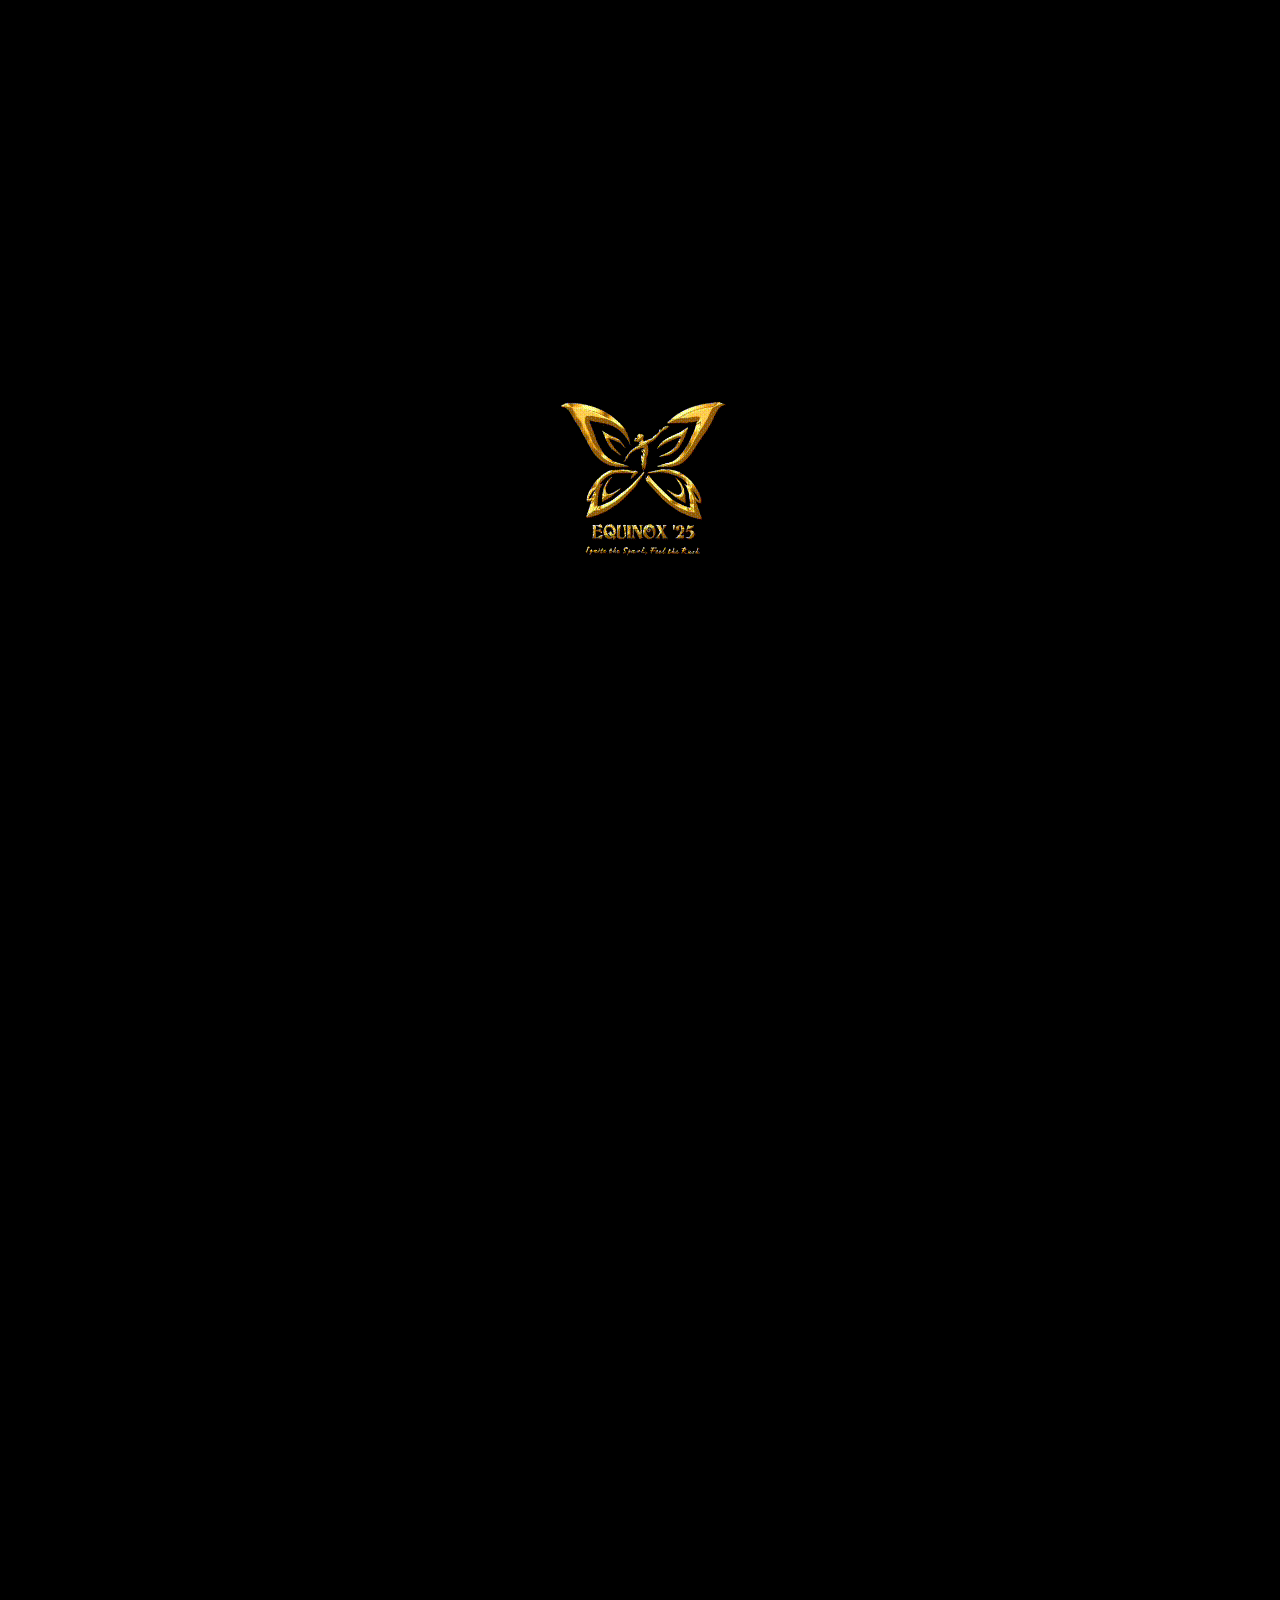
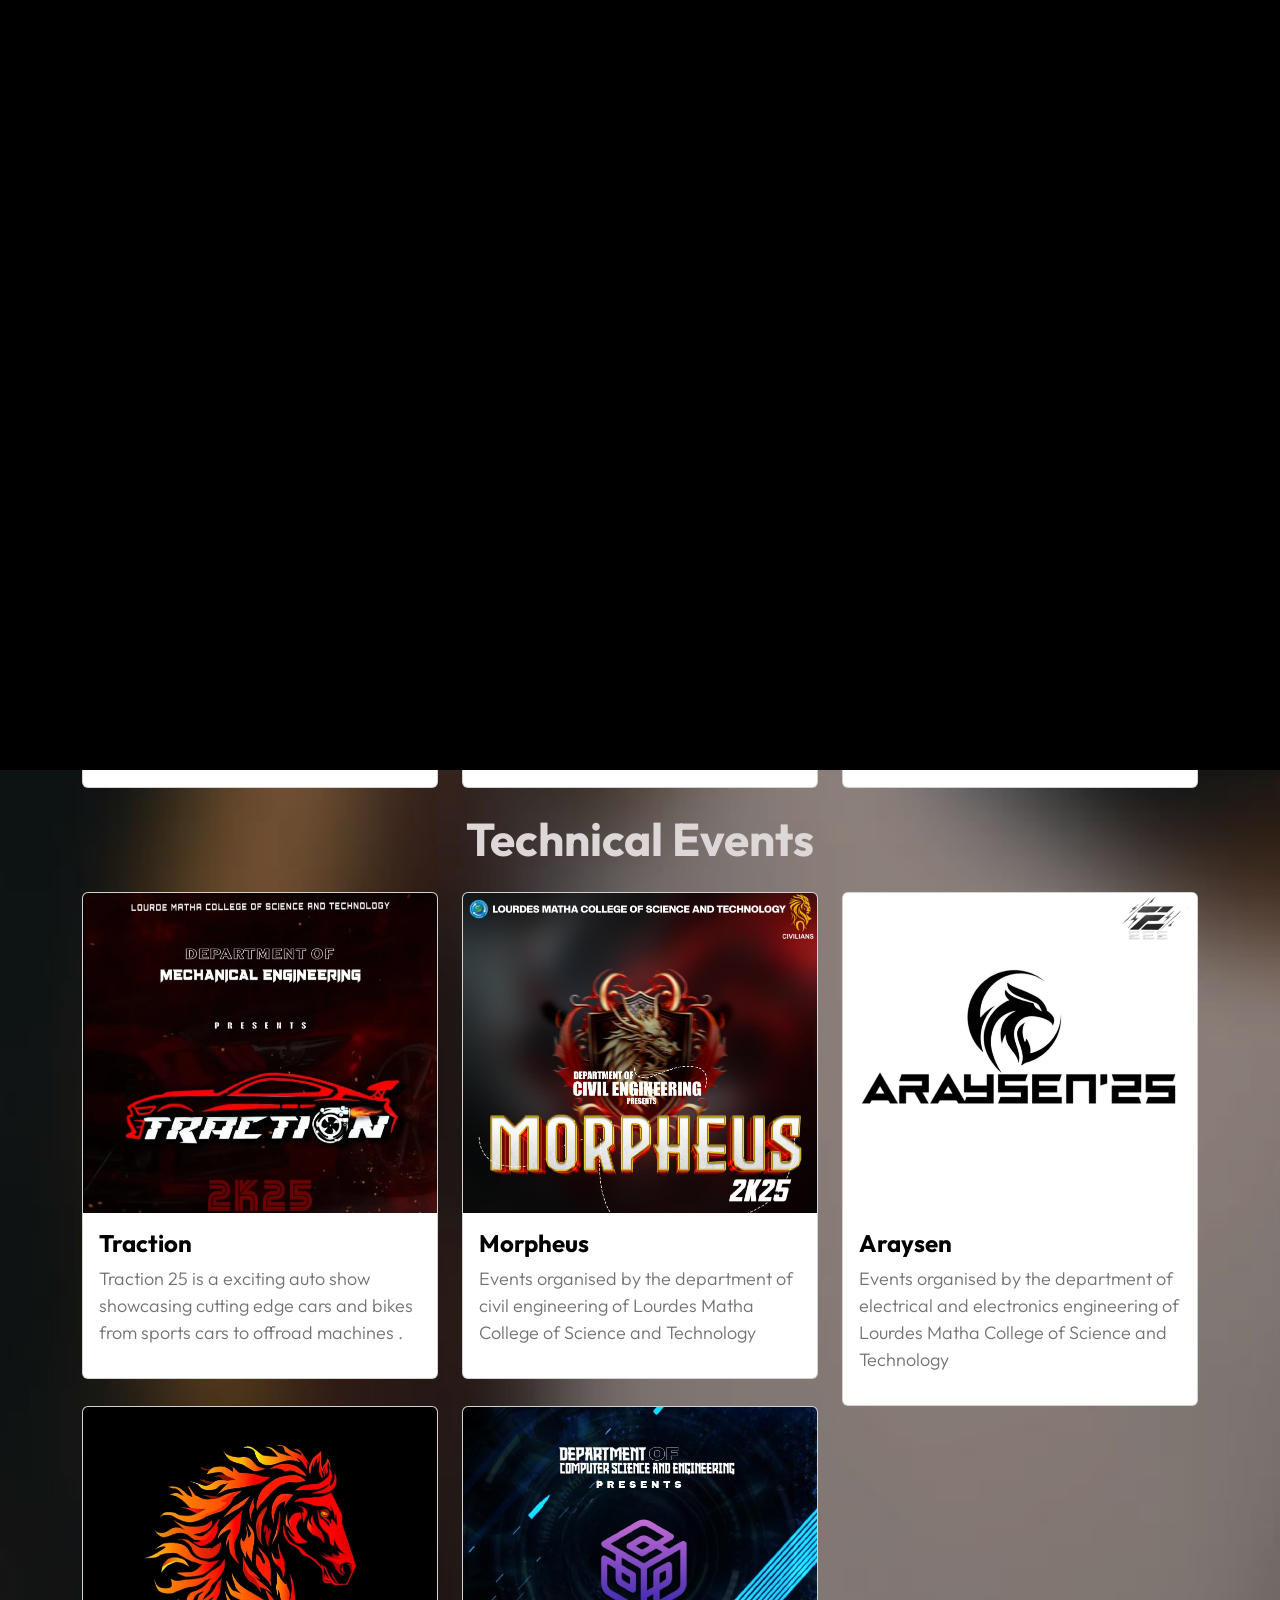
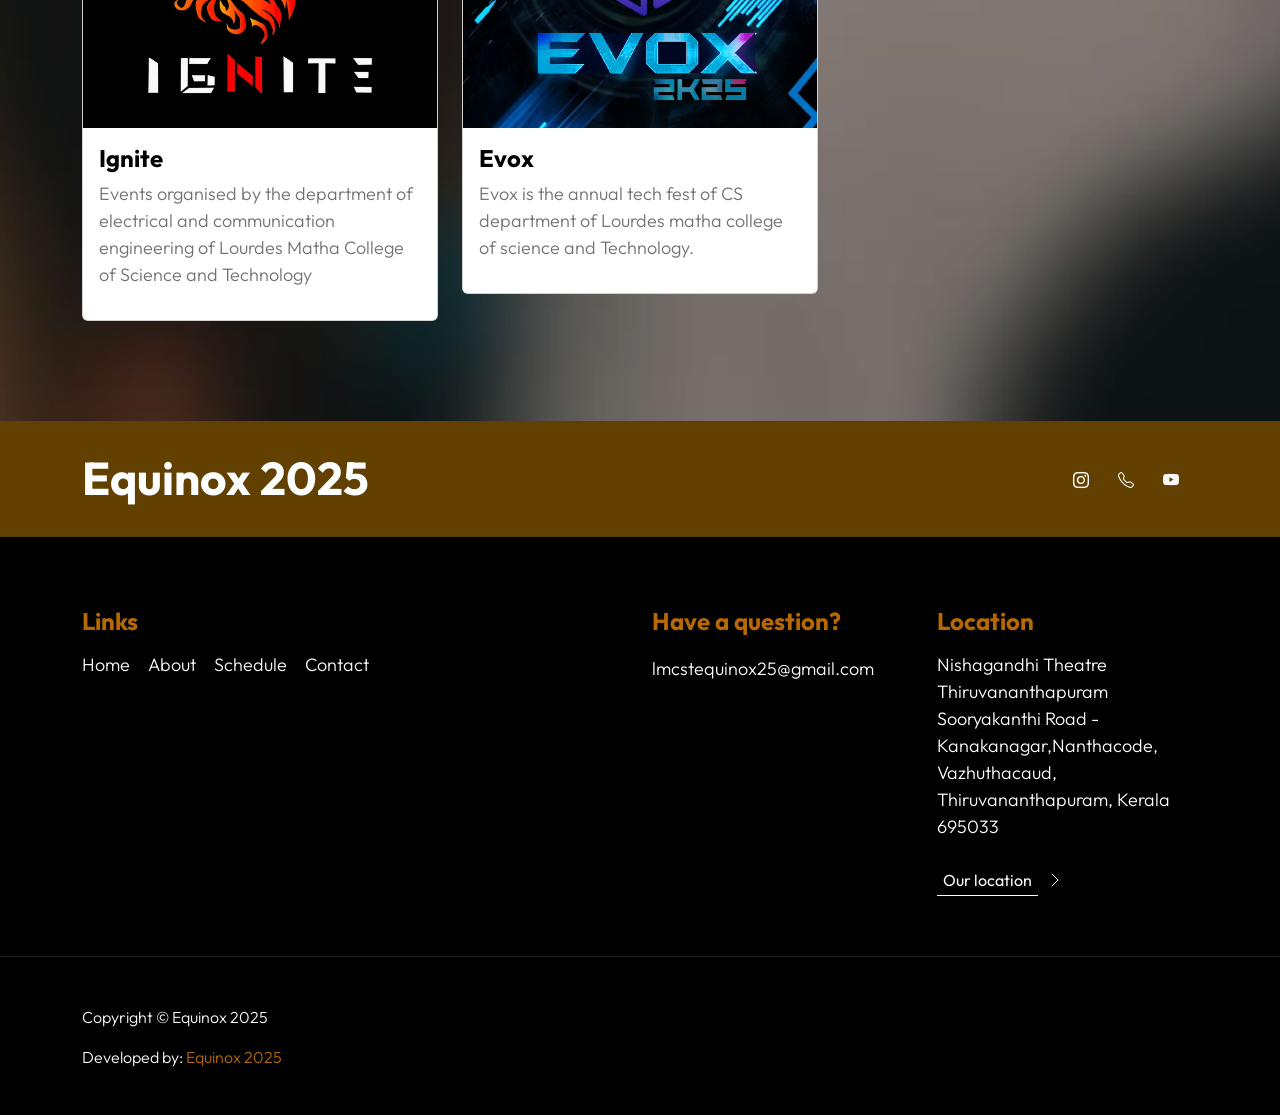
==== register.html @ 7892141b "Add files via upload" ====
<!doctype html>
<html lang="en">

<head>
    <meta charset="utf-8">
    <meta name="viewport" content="width=device-width, initial-scale=1">

    <meta name="description" content="">
    <meta name="author" content="">

    <title>Equinox 2025 - Ignite the spark feel the rush</title>

    <!-- CSS FILES -->
    <link rel="preconnect" href="https://fonts.googleapis.com">

    <link rel="preconnect" href="https://fonts.gstatic.com" crossorigin>

    <link href="https://fonts.googleapis.com/css2?family=Outfit:wght@100;200;400;700&display=swap" rel="stylesheet">

    <link href="css/bootstrap.min.css" rel="stylesheet">

    <link href="css/bootstrap-icons.css" rel="stylesheet">

    <link href="css/templatemo-festava-live.css" rel="stylesheet">


 <!-- Favicon -->

 <link rel="apple-touch-icon" sizes="180x180" href="favicon/apple-touch-icon.png">
 <link rel="icon" type="image/png" sizes="32x32" href="favicon/favicon-32x32.png">
 <link rel="icon" type="image/png" sizes="16x16" href="favicon/favicon-16x16.png">
 <link rel="manifest" href="/site.webmanifest">
 <style>
  #preloader {
      position: fixed;
      top: 0;
      left: 0;
      width: 100%;
      height: 100%;
      z-index: 9999;
      background-color: rgb(3, 3, 3);
  }

  #preloader img {
      position: absolute;
      top: 50%;
      left: 50%;
      transform: translate(-50%, -50%);
  }
</style>

</head>

<body>
    
    <main>
        <div id="preloader">
            <img src="images/preloader25.gif" alt="Preloader" />
        </div>
       


        <nav class="navbar navbar-expand-lg">
            <div class="container">
              <a class="navbar-brand" href="index.html#section_1">
                <img src="favicon/equinox 25 2 (1).png" alt="Equinox Logo" height="100">
              </a> 
              <button class="navbar-toggler" type="button" data-bs-toggle="collapse" data-bs-target="#navbarNav" aria-controls="navbarNav" aria-expanded="false" aria-label="Toggle navigation">
                <span class="navbar-toggler-icon"></span>
              </button>
              <div class="collapse navbar-collapse justify-content-end" id="navbarNav">
                <ul class="navbar-nav">
                  <li class="nav-item">
                            <a class="nav-link click-scroll" href="index.html#section_1">Home</a>
                        </li>

                        <li class="nav-item">
                            <a class="nav-link click-scroll" href="index.html#section_2">About</a>
                        </li>

                        <li class="nav-item">
                            <a class="nav-link click-scroll" href="https://drive.google.com/file/d/1dABXLr9fWlJbbq3LhBniafE0rnBZkuqa/view?usp=drivesdk" target="_blank" >Schedule</a>
                        </li>

                        

                        <li class="nav-item">
                            <a class="nav-link click-scroll" href="index.html#contact">Contact</a>
                        </li>
                    </ul>

                    <a href="register.html" class="btn custom-btn d-lg-block ">Register</a>
                </div>
            </div>
        </nav>


        <section class="ticket-section section-padding" id="register">
            <div class="section-overlay"></div>
            <div class="container">
              <div class="row">
                <div class="col-lg-12">
                  <h2 class="text-center mb-4">Pro Shows</h2>
                </div>
                <div class="col-lg-4 col-md-6 col-sm-12">
                  <div class="card">
                    <img src="images/posters/jith.png" class="card-img-top" alt="Event 3">
                    <div class="card-body">
                      <h5 class="card-title">DJ Jith</h5>
                      <p class="card-text">Electrifying performance by south Indian DJ and sunburn artist DJ Jith.</p>
                      <div class="slideable">
                        <!-- <p class="card-text">Details about Event 3</p> -->
                        <a href="https://drive.google.com/file/d/1eJaNyugXR5lLCWmmnmZM2FuC53uipBnK/view?usp=drivesdk" target="_blank" class="btn btn-primary">Register</a>
                        
                      </div>
                    </div>
                  </div>
                </div>
                <div class="col-lg-4 col-md-6 col-sm-12">
                  <div class="card">
                    <img src="images/posters/sanah.png" class="card-img-top" alt="Event 3">
                    <div class="card-body">
                      <h5 class="card-title">DJ Sanah</h5>
                      <p class="card-text">Heartthrobing performance by FIFA Qatar 2022 artist DJ Sanah.</p>
                      <div class="slideable">
                        <!-- <p class="card-text">Details about Event 3</p> -->
                        <a href="https://drive.google.com/file/d/1eGPP7Yy53EqlZGPgx2t-d28bkAjB2WcF/view?usp=sharing" target="_blank" class="btn btn-primary">Register</a>
                        
                      </div>
                    </div>
                  </div>
                </div>
                <div class="col-lg-4 col-md-6 col-sm-12">
                  <div class="card">
                    <img src="images/posters/aviyal.png" class="card-img-top" alt="Event 3">
                    <div class="card-body">
                      <h5 class="card-title">Aviyal</h5>
                      <p class="card-text">Spectacular performance by popular rock band from Kerala</p>
                      <div class="slideable">
                        <!-- <p class="card-text">Details about Event 3</p> -->
                        <a href="https://drive.google.com/file/d/1e7Nb5RZ1xqrAETpEiuPz5P0_dGQR8aKN/view?usp=sharing" target="_blank" class="btn btn-primary">Register</a>
                        
                      </div>
                    </div>
                  </div>
                </div>
              </div>
              <br>
              <div class="row">
                <div class="col-lg-12">
                  <h2 class="text-center mb-4">Cultural Events</h2>
                </div>


                <div class="col-lg-4 col-md-6 col-sm-12">
                    <div class="card">
                      <img src="images/posters/voe.png" class="card-img-top" alt="Event 3">
                      <div class="card-body">
                        <h5 class="card-title">Voice of Equinox</h5>
                        <p class="card-text">Sing your heart out and shine. Be the person to be the "Voice of Equinox" and let your melody echo through the halls of musical greatness...</p>
                        <div class="slideable">
                          <!-- <p class="card-text">Details about Event 3</p> -->
                          <a href="https://drive.google.com/file/d/1aq3MwOQsE5-MIClUqsuBweSNYyuPV1uY/view?usp=drivesdk" target="_blank" class="btn btn-primary">Guidelines</a>
                          <a href="https://docs.google.com/forms/d/e/1FAIpQLSeM30Qgs7FQVw_jMO10DF70hUuHliIs6Jh7-uCshsgeXdmkaw/viewform?usp=header" target="_blank" class="btn btn-primary">Register</a>
                        </div>
                      </div>
                    </div>
                  </div>

                <div class="col-lg-4 col-md-6 col-sm-12">
                  <div class="card">
                    <img src="images/posters/duet.png" class="card-img-top" alt="Event 1">
                    <div class="card-body">
                      <h5 class="card-title">Duet Dance</h5>
                      <p class="card-text">Looking for a moment to share and showcase your dance skills with your friend?  This is the opportunity to shine with your moves ... </p>
                      <div class="slideable">
                        <!-- <p class="card-text">Details about Event 1</p> -->
                        <a href="https://drive.google.com/file/d/1air8qB54TrK6l5uxnLM2QLWGX2jOKQ47/view?usp=drivesdk" target="_blank" class="btn btn-primary">Guidelines</a>
                        <a href="https://docs.google.com/forms/d/e/1FAIpQLScowQ5lQZubcImhh6PiVBeOYm8MkaAJ1yi_mkQqfyT1qz9G5A/viewform?usp=header" target="_blank" class="btn btn-primary">Register</a>
                      </div>
                    </div>
                  </div>
                </div>

                <div class="col-lg-4 col-md-6 col-sm-12">
                  <div class="card">
                    <img src="images/posters/persona.png" class="card-img-top" alt="Event 2">
                    <div class="card-body">
                      <h5 class="card-title">Persona</h5>
                      <p class="card-text">Step into the spotlight at persona, where individuality means excellence.Tell the world your story, make it unforgettable...</p>
                      <div class="slideable">
                        <!-- <p class="card-text">Details about Event 2</p> -->
                        <a href="https://drive.google.com/file/d/1at1P1v4jbV1YhIIgJvi8T8gXnKDKiCwe/view?usp=sharing" target="_blank" class="btn btn-primary">Guidelines</a>
                        <a href="https://docs.google.com/forms/d/e/1FAIpQLSdWAufLUohOlcWZQt6JSPEp85sb69SBNS95IraCnaaN-K5rUw/viewform?usp=header" target="_blank" class="btn btn-primary">Register</a>
                      </div>
                    </div>
                  </div>
                </div>

                <div class="col-lg-4 col-md-6 col-sm-12">
                  <div class="card">
                    <img src="images/posters/fascino.png" class="card-img-top" alt="Event 3">
                    <div class="card-body">
                      <h5 class="card-title">Fascino</h5>
                      <p class="card-text">Light , camera , runaway ! Fascino is the ultimate fashion showdown where style meets attittude ...</p>
                      <div class="slideable">
                        <!-- <p class="card-text">Details about Event 3</p> -->
                        <a href="https://drive.google.com/file/d/1ark6ZGY-p7v4bvk5AM8V4APUYFuffshb/view?usp=sharing" target="_blank" class="btn btn-primary">Guidelines</a>
                        <a href="https://docs.google.com/forms/d/e/1FAIpQLSds2wvz4cMzhx72Z68fxe4dRWoRKPwsRFWRe-ixUJmJhLmDZA/viewform" target="_blank" class="btn btn-primary">Register</a>
                      </div>
                    </div>
                  </div>
                </div>



                  <div class="col-lg-4 col-md-6 col-sm-12">
                    <div class="card">
                      <img src="images/posters/octaves.png" class="card-img-top" alt="Event 3">
                      <div class="card-body">
                        <h5 class="card-title">Octaves</h5>
                        <p class="card-text">Step into the ultimate music battle , where passion meets performance , showcase your team tallent and own the stage...</p>
                        <div class="slideable">
                          <!-- <p class="card-text">Details about Event 3</p> -->
                          <a href="https://drive.google.com/file/d/1af1LMZL3wrEzjvtO8OCsjCamHZ34beoc/view?usp=sharing" target="_blank" class="btn btn-primary">Guidelines</a>
                          <a href="https://docs.google.com/forms/d/e/1FAIpQLSfntjBCEB5TsSRP6kzY4Vv9LHrEhWF8V7PS-8iV-Vs6QRXwLw/viewform" target="_blank" class="btn btn-primary">Register</a>
                        </div>
                      </div>
                    </div>
                  </div>

                  <div class="col-lg-4 col-md-6 col-sm-12">
                    <div class="card">
                      <img src="images/posters/abcd.png" class="card-img-top" alt="Event 3">
                      <div class="card-body">
                        <h5 class="card-title">ABCD</h5>
                        <p class="card-text">Dancers , its your time to shine! After countless hours of rehersals, your moment has arrived to set the stage on fire ...</p>
                        <div class="slideable">
                          <!-- <p class="card-text">Details about Event 3</p> -->
                          <a href="https://drive.google.com/file/d/1b89L4Nn7pUxZfkdRzRoalQFosutNTJdh/view?usp=sharing" target="_blank" class="btn btn-primary">Guidelines</a>
                          <a href="https://docs.google.com/forms/d/e/1FAIpQLSc-vak86wvzpMW7vAojUMgrOFYTXmj1YwFQciwkB1XB0qQSqA/viewform" target="_blank" class="btn btn-primary">Register</a>
                        </div>
                      </div>
                    </div>
                  </div>
                  <div class="col-lg-4 col-md-6 col-sm-12">
                    <div class="card">
                      <img src="images/posters/ktb.png" class="card-img-top" alt="Event 3">
                      <div class="card-body">
                        <h5 class="card-title">Kill the beat</h5>
                        <p class="card-text">Get ready to set the stage on fire with electrifying moves and unstoppable energy! Its a dance battle where every beat tells a story ...</p>
                        <div class="slideable">
                          <!-- <p class="card-text">Details about Event 3</p> -->
                          <a href="https://drive.google.com/file/d/1bIbL_pik_Zb03U0wJDBnsR7yAUDukwYM/view?usp=sharing" target="_blank" class="btn btn-primary">Guidelines</a>
                          <a href="https://docs.google.com/forms/d/e/1FAIpQLSeHtjJatdyVM-bSWVYhU1AHGP2hOUn_7yfp0GY4694rwTZ6xQ/viewform" target="_blank" class="btn btn-primary">Register</a>
                        </div>
                      </div>
                    </div>
                  </div>
                  <div class="col-lg-4 col-md-6 col-sm-12">
                    <div class="card">
                      <img src="images/posters/sc.png" class="card-img-top" alt="Event 3">
                      <div class="card-body">
                        <h5 class="card-title">Spot choreo</h5>
                        <p class="card-text">The ultimate test of creativity and spontaneity ! Dancers are given a surprise track and few minutes to craft a performance. </p>
                        <div class="slideable">
                          <!-- <p class="card-text">Details about Event 3</p> -->
                          <a href="https://drive.google.com/file/d/1b9fvwULyEGJy7Dmnjh_fiTAOoZHt0CTk/view?usp=sharing" target="_blank" class="btn btn-primary">Guidelines</a>
                          <a href="https://docs.google.com/forms/d/e/1FAIpQLSczVjlYRNH3eEiJMGi7DX6i8xlBXsBXUm_ySqz2vF8XrLjMUA/viewform" target="_blank" class="btn btn-primary">Register</a>
                        </div>
                      </div>
                    </div>
                  </div>
                  <div class="col-lg-4 col-md-6 col-sm-12">
                    <div class="card">
                      <img src="images/posters/bb.png" class="card-img-top" alt="Event 3">
                      <div class="card-body">
                        <h5 class="card-title">Beat boxing</h5>
                        <p class="card-text">Unleash the raw power of rhythm and voice—beatboxing turns breath into bass, sound into symphony, and one mic into a musical explosion!</p>
                        <div class="slideable">
                          <!-- <p class="card-text">Details about Event 3</p> -->
                          <a href="https://drive.google.com/file/d/1ahxCaiVEIpsvvTJfZZiXaGhO1nHS1hOh/view?usp=sharing" target="_blank" class="btn btn-primary">Guidelines</a>
                          <a href="https://docs.google.com/forms/d/e/1FAIpQLSfMqe3lPzWhvupsuC6KWMQlrvvZEcCUlDci17TveMPBu5jkfg/viewform" target="_blank" class="btn btn-primary">Register</a>
                        </div>
                      </div>
                    </div>
                  </div>
                  

              </div>
              <br>
              <div class="row">
                <div class="col-lg-12">
                  <h2 class="text-center mb-4">Technical Events</h2>
                </div>
                <div class="col-lg-4 col-md-6 col-sm-12">
                  <div class="card">
                    <img src="images/posters/traction.png" class="card-img-top" alt="Event 3">
                    <div class="card-body">
                      <h5 class="card-title">Traction</h5>
                      <p class="card-text">Traction 25 is a exciting auto show showcasing cutting edge cars and bikes from sports cars to offroad machines .</p>
                      <div class="slideable">
                        <!-- <p class="card-text">Details about Event 3</p> -->
                        <a href="https://drive.google.com/file/d/1eJaNyugXR5lLCWmmnmZM2FuC53uipBnK/view?usp=drivesdk" target="_blank" class="btn btn-primary">Brochure</a>
                        
                      </div>
                    </div>
                  </div>
                </div>
                <div class="col-lg-4 col-md-6 col-sm-12">
                  <div class="card">
                    <img src="images/posters/civil.png" class="card-img-top" alt="Event 3">
                    <div class="card-body">
                      <h5 class="card-title">Morpheus</h5>
                      <p class="card-text">Events organised by the department of civil engineering of Lourdes Matha College of Science and Technology</p>
                      <div class="slideable">
                        <!-- <p class="card-text">Details about Event 3</p> -->
                        <a href="https://drive.google.com/file/d/1eGPP7Yy53EqlZGPgx2t-d28bkAjB2WcF/view?usp=sharing" target="_blank" class="btn btn-primary">Brochure</a>
                        
                      </div>
                    </div>
                  </div>
                </div>
                <div class="col-lg-4 col-md-6 col-sm-12">
                  <div class="card">
                    <img src="images/posters/eee.png" class="card-img-top" alt="Event 3">
                    <div class="card-body">
                      <h5 class="card-title">Araysen</h5>
                      <p class="card-text">Events organised by the department of electrical and electronics engineering of Lourdes Matha College of Science and Technology</p>
                      <div class="slideable">
                        <!-- <p class="card-text">Details about Event 3</p> -->
                        <a href="https://drive.google.com/file/d/1e7Nb5RZ1xqrAETpEiuPz5P0_dGQR8aKN/view?usp=sharing" target="_blank" class="btn btn-primary">Brochure</a>
                        
                      </div>
                    </div>
                  </div>
                </div>
                <div class="col-lg-4 col-md-6 col-sm-12">
                  <div class="card">
                    <img src="images/posters/ece.png" class="card-img-top" alt="Event 3">
                    <div class="card-body">
                      <h5 class="card-title">Ignite</h5>
                      <p class="card-text">Events organised by the department of electrical and communication engineering of Lourdes Matha College of Science and Technology</p>
                      <div class="slideable">
                        <!-- <p class="card-text">Details about Event 3</p> -->
                        <a href="https://drive.google.com/file/d/1e3iT9mT_Kh4Tc0IebDrtceS1Ll0H-2ns/view?usp=sharing" target="_blank" class="btn btn-primary">Brochure</a>
                        
                      </div>
                    </div>
                  </div>
                </div>
                <div class="col-lg-4 col-md-6 col-sm-12">
                  <div class="card">
                    <img src="images/posters/evox.png" class="card-img-top" alt="Event 3">
                    <div class="card-body">
                      <h5 class="card-title">Evox</h5>
                      <p class="card-text">Evox is the annual tech fest of CS department of Lourdes matha college of science and Technology. </p>
                      <div class="slideable">
                        <!-- <p class="card-text">Details about Event 3</p> -->
                        <a href="https://drive.google.com/file/d/1eOrIMXIe3_L0xbKdWrocoVxq0cd7RRjP/view?usp=drivesdk" target="_blank" class="btn btn-primary">Brochure</a>
                        
                      </div>
                    </div>
                  </div>
                </div>

              </div>                
          </section>








    </main>


    <footer class="site-footer">
      <div class="site-footer-top">
          <div class="container">
              <div class="row">

                  <div class="col-lg-6 col-12">
                      <h2 class="text-white mb-lg-0">Equinox 2025</h2>
                  </div>

                  <div class="col-lg-6 col-12 d-flex justify-content-lg-end align-items-center">
                      <ul class="social-icon d-flex justify-content-lg-end">
                          <li class="social-icon-item">
                              <a href="https://www.instagram.com/equinox.2k25?igsh=MTU3anlocGFlbjFp" target="_blank"
                                  class="social-icon-link">
                                  <span class="bi-instagram"></span>
                              </a>
                          </li>

                          <li class="social-icon-item">
                              <a href="tel:+91 6282607159" class="social-icon-link">
                                  <span class="bi-telephone"></span> <!-- Phone icon from Bootstrap Icons -->
                              </a>
                          </li>

                          <li class="social-icon-item">
                              <a href="https://youtube.com/@lourdesmathacollegelmcst1002?si=cwy1lC0A56OvrxjX" target="_blank"
                                  class="social-icon-link">
                                  <span class="bi-youtube"></span>
                              </a>
                          </li>
                          
                      </ul>
                  </div>
              </div>
          </div>
      </div>

      <div class="container">
          <div class="row">

              <div class="col-lg-6 col-12 mb-4 pb-2">
                  <h5 class="site-footer-title mb-3">Links</h5>

                  <ul class="site-footer-links">
                      <li class="site-footer-link-item">
                          <a href="#" class="site-footer-link">Home</a>
                      </li>

                      <li class="site-footer-link-item">
                          <a href="#section_2" class="site-footer-link">About</a>
                      </li>



                      <li class="site-footer-link-item">
                          <a href="https://drive.google.com/file/d/1dABXLr9fWlJbbq3LhBniafE0rnBZkuqa/view?usp=drivesdk"
                              target="_blank" class="site-footer-link">Schedule</a>
                      </li>

                  

                      <li class="site-footer-link-item">
                          <a href="#contact" class="site-footer-link">Contact</a>
                      </li>
                  </ul>
              </div>

              <div class="col-lg-3 col-md-6 col-12 mb-4 mb-lg-0">
                  <h5 class="site-footer-title mb-3">Have a question?</h5>

                  <p class="text-white d-flex mb-1">

                  </p>

                  <p class="text-white d-flex">
                      <a href="mailto:hello@company.com" class="site-footer-link">
                          lmcstequinox25@gmail.com
                      </a>
                  </p>
              </div>
              <div class="col-lg-3 col-md-6 col-11 mb-4 mb-lg-0 mb-md-0">
                  <h5 class="site-footer-title mb-3">Location</h5>

                  <p class="text-white d-flex mt-3 mb-2">
                      Nishagandhi Theatre Thiruvananthapuram
                      Sooryakanthi Road - Kanakanagar,Nanthacode, Vazhuthacaud, Thiruvananthapuram, Kerala 695033</p>

                  <a class="link-fx-1 color-contrast-higher mt-3" href="index.html#contact">
                      <span>Our location</span>
                      <svg class="icon" viewBox="0 0 32 32" aria-hidden="true">
                          <g fill="none" stroke="currentColor" stroke-linecap="round" stroke-linejoin="round">
                              <circle cx="16" cy="16" r="15.5"></circle>
                              <line x1="10" y1="18" x2="16" y2="12"></line>
                              <line x1="16" y1="12" x2="22" y2="18"></line>
                          </g>
                      </svg>
                  </a>
              </div>
          </div>
      </div>
      <div class="site-footer-bottom">
          <div class="container">
              <div class="row">

                  <div class="col-lg-3 col-12 mt-5">
                      <p class="copyright-text">Copyright © Equinox 2025</p>
                      <p class="copyright-text">Developed by: <a href="">Equinox 2025</a></p>
                  </div>

                  <div class="col-lg-8 col-12 mt-lg-5">
                  </div>
              </div>
          </div>
      </div>
  </footer>

    <!--

T e m p l a t e M o

-->
    <!-- JAVASCRIPT FILES -->
    <script src="js/jquery.min.js"></script>
    <script src="js/bootstrap.min.js"></script>
    <script src="js/jquery.sticky.js"></script>
    <script src="js/preloader.js"></script>
    <script src="js/main.js"></script>
    <script src="js/custom.js"></script>
    

</body>
---- css/templatemo-festava-live.css ----
:root {
  --white-color:                  #fafafa;
  --primary-color:                #b76803;
  --secondary-color:              #624000;
  --section-bg-color:             #f0f8ff;
  --custom-btn-bg-color:          #b76803;
  --custom-btn-bg-hover-color:    #ffb04c;
  --dark-color:                   #000000;
  --p-color:                      #717275;
  --border-color:                 #7fffd4;
  --link-hover-color:              #b76803;

  --body-font-family:             'Outfit', sans-serif;
  

  --h1-font-size:                 74px;
  --h2-font-size:                 46px;
  --h3-font-size:                 32px;
  --h4-font-size:                 28px;
  --h5-font-size:                 24px;
  --h6-font-size:                 22px;
  --p-font-size:                  18px;
  --btn-font-size:                14px;
  --copyright-font-size:          16px;

  --border-radius-large:          100px;
  --border-radius-medium:         20px;
  --border-radius-small:          10px;

  --font-weight-light:            300;
  --font-weight-normal:           400;
  --font-weight-bold:             700;
}

body {
  background-color: var(--white-color);
  font-family: var(--body-font-family); 
}


/*---------------------------------------
  TYPOGRAPHY               
-----------------------------------------*/

h2,
h3,
h4,
h5,
h6 {
  color: var(--dark-color);
}

h1,
h2,
h3,
h4,
h5,
h6 {
  font-weight: var(--font-weight-bold);
}

h1 {
  font-size: var(--h1-font-size);
}

h2 {
  font-size: var(--h2-font-size);
}

h3 {
  font-size: var(--h3-font-size);
}

h4 {
  font-size: var(--h4-font-size);
}

h5 {
  font-size: var(--h5-font-size);
}

h6 {
  font-size: var(--h6-font-size);
}

p {
  color: var(--p-color);
  font-size: var(--p-font-size);
  font-weight: var(--font-weight-light);
}

ul li {
  color: var(--p-color);
  font-size: var(--p-font-size);
  font-weight: var(--font-weight-light);
}

a, 
button {
  touch-action: manipulation;
  transition: all 0.3s;
}

a {
  display: inline-block;
  color: var(--primary-color);
  text-decoration: none;
}

a:hover {
  color: var(--link-hover-color);
}

b,
strong {
  font-weight: var(--font-weight-bold);
}

.link-fx-1 {
  color: var(--white-color);
  position: relative;
  display: inline-flex;
  align-items: center;
  height: 32px;
  padding: 0 6px;
  text-decoration: none;
  -webkit-font-smoothing: antialiased;
  -moz-osx-font-smoothing: grayscale;
}

.link-fx-1:hover {
  color: var(--link-hover-color);
}

.link-fx-1:hover::before {
  transform: translateX(17px) scaleX(0);
  transition: transform .2s;
}

.link-fx-1:hover .icon circle {
  stroke-dashoffset: 200;
  transition: stroke-dashoffset .2s .1s;
}

.link-fx-1:hover .icon line {
  transform: rotate(-180deg);
}

.link-fx-1:hover .icon line:last-child {
  transform: rotate(180deg);
}

.link-fx-1::before {
  content: "";
  position: absolute;
  bottom: 0;
  left: 0;
  width: 100%;
  height: 1px;
  background-color: currentColor;
  transform-origin: right center;
  transition: transform .2s .1s;
}

.link-fx-1 .icon {
  position: absolute;
  right: 0;
  bottom: 0;
  transform: translateX(100%) rotate(90deg);
  font-size: 32px;
}

.icon {
  --size: 1em;
  height: var(--size);
  width: var(--size);
  display: inline-block;
  color: inherit;
  fill: currentColor;
  line-height: 1;
  flex-shrink: 0;
  max-width: initial;
}

.link-fx-1 .icon circle {
  stroke-dasharray: 100;
  stroke-dashoffset: 100;
  transition: stroke-dashoffset .2s;
}

.link-fx-1 .icon line {
  transition: transform .4s;
  transform-origin: 13px 15px;
}

.link-fx-1 .icon line:last-child {
  transform-origin: 19px 15px;
}


/*---------------------------------------
  SECTION               
-----------------------------------------*/
.section-padding {
  padding-top: 100px;
  padding-bottom: 100px;
}

.section-bg {
  background-color: var(--section-bg-color);
}

.section-overlay {
  background-color: var(--dark-color);
  position: absolute;
  top: 0;
  left: 0;
  pointer-events: none;
  width: 100%;
  height: 100%;
  opacity: 0.35;
}

.section-overlay + .container {
  position: relative;
}

.tab-content {
  background-color: var(--white-color);
  border-radius: var(--border-radius-medium);
  padding: 45px;
}

.nav-tabs {
  background-color: var(--section-bg-color);
  border-radius: var(--border-radius-large);
  border-bottom: 0;
  padding: 15px;
}

.nav-tabs .nav-link {
  border-radius: var(--border-radius-large);
  border: 0;
  padding: 15px 25px;
  transition: all 0.3s;
}

.nav-tabs .nav-link:first-child {
  margin-right: 15px;
}

.nav-tabs .nav-item.show .nav-link, 
.nav-tabs .nav-link.active,
.nav-tabs .nav-link:focus, 
.nav-tabs .nav-link:hover {
  background: var(--white-color);
  box-shadow: 0 1rem 3rem rgba(0,0,0,.175);
  color: var(--primary-color);
}

.nav-tabs h5 {
  color: var(--p-color); 
  margin-bottom: 0;
}

.nav-tabs .nav-link.active h5,
.nav-tabs .nav-link:focus h5, 
.nav-tabs .nav-link:hover h5 {
  color: var(--primary-color);
}


/*---------------------------------------
  CUSTOM ICON COLOR               
-----------------------------------------*/
.custom-icon {
  color: var(--secondary-color);
}


/*---------------------------------------
  CUSTOM BUTTON               
-----------------------------------------*/
.custom-btn {
  background: var(--custom-btn-bg-color);
  border: 2px solid transparent;
  border-radius: var(--border-radius-large);
  color: var(--white-color);
  font-size: var(--btn-font-size);
  font-weight: var(--font-weight-bold);
  line-height: normal;
  transition: all 0.3s;
  padding: 10px 20px;
}

.custom-btn:hover {
  background: var(--custom-btn-bg-hover-color);
  color: var(--white-color);
}

.custom-border-btn {
  background: transparent;
  border: 2px solid var(--custom-btn-bg-color);
  color: var(--custom-btn-bg-color);
}

.navbar-expand-lg .navbar-nav .nav-link.custom-btn:hover,
.custom-border-btn:hover {
  background: var(--custom-btn-bg-hover-color);
  border-color: transparent;
  color: var(--white-color);
}

.custom-btn-bg-white {
  border-color: var(--white-color);
  color: var(--white-color);
}


/*---------------------------------------
  VIDEO              
-----------------------------------------*/
.video-wrap {
  z-index: -100;
}

.custom-video {
  position: absolute;
  top: 0;
  left: 0;
  object-fit: cover;
  width: 100%;
  height: 100%;
}

/*---------------------------------------
  GALLERY.             
-----------------------------------------*/



/*---------------------------------------
  SITE HEADER              
-----------------------------------------*/
.site-header {
  background-color: var(--primary-color);
  padding-top: 12px;
  padding-bottom: 12px;
}


/*---------------------------------------
  NAVIGATION              
-----------------------------------------*/
.sticky-wrapper {
  position: absolute;
  top: 0;
  right: 0;
  left: 0;
  margin-top: 51px;
}

.sticky-wrapper.is-sticky .navbar {
  background-color: var(--dark-color);
}

.navbar {
  background: transparent;
  z-index: 9;
}

.navbar-brand,
.navbar-brand:hover {
  color: var(--white-color);
  font-size: var(--h5-font-size);
  font-weight: var(--font-weight-bold);
}

.navbar-expand-lg .navbar-nav .nav-link {
  border-radius: var(--border-radius-large);
  margin: 10px;
  padding: 10px 20px;
}

.navbar-nav .nav-link {
  display: inline-block;
  color: var(--white-color);
  font-size: var(--p-font-size);
  font-weight: var(--font-weight-normal);
  position: relative;
  padding-top: 15px;
  padding-bottom: 15px;
}

.navbar-nav .nav-link.active, 
.navbar-nav .nav-link:hover {
  color: var(--secondary-color);
}

.navbar-toggler {
  border: 0;
  padding: 0;
  cursor: pointer;
  margin: 0;
  width: 30px;
  height: 35px;
  outline: none;
}

.navbar-toggler:focus {
  outline: none;
  box-shadow: none;
}

.navbar-toggler[aria-expanded="true"] .navbar-toggler-icon {
  background: transparent;
}

.navbar-toggler[aria-expanded="true"] .navbar-toggler-icon:before,
.navbar-toggler[aria-expanded="true"] .navbar-toggler-icon:after {
  transition: top 300ms 50ms ease, -webkit-transform 300ms 350ms ease;
  transition: top 300ms 50ms ease, transform 300ms 350ms ease;
  transition: top 300ms 50ms ease, transform 300ms 350ms ease, -webkit-transform 300ms 350ms ease;
  top: 0;
}

.navbar-toggler[aria-expanded="true"] .navbar-toggler-icon:before {
  transform: rotate(45deg);
}

.navbar-toggler[aria-expanded="true"] .navbar-toggler-icon:after {
  transform: rotate(-45deg);
}

.navbar-toggler .navbar-toggler-icon {
  background: var(--white-color);
  transition: background 10ms 300ms ease;
  display: block;
  width: 30px;
  height: 2px;
  position: relative;
}

.navbar-toggler .navbar-toggler-icon:before,
.navbar-toggler .navbar-toggler-icon:after {
  transition: top 300ms 350ms ease, -webkit-transform 300ms 50ms ease;
  transition: top 300ms 350ms ease, transform 300ms 50ms ease;
  transition: top 300ms 350ms ease, transform 300ms 50ms ease, -webkit-transform 300ms 50ms ease;
  position: absolute;
  right: 0;
  left: 0;
  background: var(--white-color);
  width: 30px;
  height: 2px;
  content: '';
}

.navbar-toggler .navbar-toggler-icon::before {
  top: -8px;
}

.navbar-toggler .navbar-toggler-icon::after {
  top: 8px;
}



/*---------------------------------------
  Upcoming Events added by Dev     
-----------------------------------------*/

/* h2.text-center {
  color: white;
} */

/*---------------------------------------
  Register added by Dev     
-----------------------------------------*/

.slideable {
  opacity: 0;
  max-height: 0;
  overflow: hidden;
  transition: opacity 0.5s ease, max-height 0.5s ease;
}

.card:hover .slideable {
  opacity: 1;
  max-height: 200px; /* adjust this value to fit the height of your content */
}






/*---------------------------------------
  HERO        
-----------------------------------------*/
.hero-section {
  position: relative;
  overflow: hidden;
  padding-top: 100px;
  height: calc(100vh - 51px);
}

.hero-section small {
  color: var(--white-color);
  text-transform: uppercase;
}

.hero-section .section-overlay {
  z-index: 2;
  opacity: 0.45;
}

.hero-section .container {
  position: relative;
  z-index: 2;
  height: 100%;
  padding-bottom: 50px;
}

.hero-section .container .row {
  height: 100%;
}


/*---------------------------------------
  ABOUT              
-----------------------------------------*/
.about-section {
  background-image: url('../images/edward-unsplash-blur.jpg');
  background-color: #704010;
  background-repeat: no-repeat;
  background-size: cover;
  position: relative;
}

.about-image {
  border-radius: var(--border-radius-medium);
  display: block;
}

.about-text-wrap {
  position: relative;
}

.about-text-icon {
  background: var(--primary-color);
  border-radius: 100%;
  font-size: var(--h3-font-size);
  width: 70px;
  height: 70px;
  line-height: 70px;
  text-align: center;
}

.about-text-info {
  backdrop-filter: blur(5px) saturate(180%);
  -webkit-backdrop-filter: blur(5px) saturate(180%);
  background-color: rgba(255, 255, 255, 0.75);
  border-radius: var(--border-radius-medium);
  border: 1px solid rgba(209, 213, 219, 0.3);
  position: absolute;
  bottom: 0;
  right: 0;
  left: 0;
  margin: 20px;
  padding: 35px;
}


/*---------------------------------------
  Register           
-----------------------------------------*/
.ticket-section {
  background-image: url('../images/nicholas-green-unsplash-blur.jpg');
  background-repeat: no-repeat;
  background-position: center;
  background-size: cover;
  position: relative;
  overflow: hidden;
  padding-top: 200px;
  backface-visibility: hidden;
  
  
}


.ticket-section h2 {
  color: #ded7d7;
}



/*---------------------------------------
  ARTISTS              
-----------------------------------------*/
/* .artists-thumb {
  position: relative;
  overflow: hidden;
  margin-bottom: 30px;
}

.artists-image {
  border-radius: var(--border-radius-medium);
  display: block;
  width: 100%;
}

.artists-thumb:hover .artists-hover {
  transform: translateY(0);
  opacity: 1;
}

.artists-hover {
  background-color: var(--primary-color);
  background-color: rgba(248, 203, 46, 0.75);
  border-radius: var(--border-radius-medium);
  backdrop-filter: blur(5px) saturate(180%);
  -webkit-backdrop-filter: blur(5px) saturate(180%);
  margin: 20px;
  padding: 35px;
  transition: all 0.5s ease;
  transform: translateY(100%);
  position: absolute;
  bottom: 0;
  right: 0;
  left: 0;
  opacity: 0;
}

.artists-hover p strong {
  color: var(--white-color);
  display: inline-block;
  min-width: 180px;
  margin-right: 20px;
}

.artists-hover p a {
  color: var(--secondary-color);
}

.artists-hover p a:hover {
  color: var(--white-color);
}

.artists-hover hr {
  margin: 1.5rem 0;
} */


/*---------------------------------------
  SCHEDULE              
-----------------------------------------*/
.schedule-section {
  background-image: url('../images/nainoa-shizuru-unsplash-blur.jpg');
  background-color: #242424;
  background-repeat: no-repeat;
  background-position: center;
  background-size: cover;
  margin-top: -100px;
}
.table-responsive {
	filter: drop-shadow(2px 2px 4px #606060);
}

.schedule-table {
  border-radius: var(--border-radius-medium);
  position: relative;
  overflow: hidden;
}

.schedule-table .bg-warning {
  background: #f0a5a5 !important;
}

.schedule-table thead th {
  background-color: var(--secondary-color);
}

.schedule-table th,
.schedule-table tr,
.schedule-table td {
  border-bottom-color: #363a3e;
  padding: 30px;
}

.schedule-table tr:last-child th,
.schedule-table tr:last-child td {
  border-bottom-color: transparent;
}

.schedule-table thead th {
  border-right: 1px solid #c7460a;
  border-bottom-color: transparent;
}

.schedule-table th + td {
  border-bottom: 0;
}

.schedule-table thead th:last-child {
  border-right-color: transparent;
}

.schedule-table .pop-background-image {
  background-image: url('../images/artists/joecalih-UmTZqmMvQcw-unsplash.jpg');
}

.schedule-table .rock-background-image {
  background-image: url('../images/artists/abstral-official-bdlMO9z5yco-unsplash.jpg');
}

.schedule-table .country-background-image {
  background-image: url('../images/artists/soundtrap-rAT6FJ6wltE-unsplash.jpg');
}

.table-background-image-wrap {
  background-repeat: no-repeat;
  background-position: center;
  background-size: cover;
  box-shadow: none;
  position: relative;
}

.schedule-table h3,
.schedule-table p {
  color: var(--white-color);
  position: relative;
  z-index: 2;
}






/*---------------------------------------
  CONTACT               
-----------------------------------------*/
.google-map {
  border-radius: var(--border-radius-medium);
}

.contact-section{
margin-top: -50px;
}

.contact-section h2 {
  color: black;
}


/*---------------------------------------
  CUSTOM FORM               
-----------------------------------------*/
.custom-form .form-control {
  color: var(--p-color);
  margin-bottom: 24px;
  padding-top: 13px;
  padding-bottom: 13px;
  outline: none;
}

.custom-form button[type="submit"] {
  background: var(--custom-btn-bg-color);
  border: none;
  border-radius: var(--border-radius-large);
  color: var(--white-color);
  font-size: var(--p-font-size);
  font-weight: var(--font-weight-medium);
  transition: all 0.3s;
  margin-bottom: 0;
}

.custom-form button[type="submit"]:hover,
.custom-form button[type="submit"]:focus {
  background: var(--custom-btn-bg-hover-color);
  border-color: transparent;
}


/*---------------------------------------
  SITE FOOTER              
-----------------------------------------*/
.site-footer {
  background-color: var(--dark-color);
  position: relative;
  overflow: hidden;
  padding-bottom: 30px;
}

.site-footer-top {
  background-color: var(--secondary-color);
  background-image: url('../images/nainoa-shizuru-NcdG9mK3PBY-unsplash.jpg');
  background-repeat: no-repeat;
  margin-bottom: 70px;
  padding-top: 30px;
  padding-bottom: 30px;
}

.site-footer-bottom {
  border-top: 1px solid #1f1c1c;
  margin-top: 60px;
}

.site-footer-title {
  color: var(--primary-color); 
}

.site-footer-link,
.copyright-text {
  color: var(--white-color);
}

.site-footer-links {
  padding-left: 0;
}

.site-footer-link-item {
  list-style: none;
  display: inline-block;
  margin-right: 15px;
}

.copyright-text {
  font-size: var(--copyright-font-size);
}


/*---------------------------------------
  SOCIAL ICON               
-----------------------------------------*/
.social-icon {
  margin: 0;
  padding: 0;
}

.social-icon-item {
  list-style: none;
  display: inline-block;
  vertical-align: top;
}

.social-icon-link {
  background: var(--secondary-color);
  border-radius: var(--border-radius-large);
  color: var(--white-color);
  font-size: var(--copyright-font-size);
  display: block;
  margin-right: 10px;
  text-align: center;
  width: 35px;
  height: 35px;
  line-height: 36px;
  transition: background 0.2s, color 0.2s;
}

.social-icon-link:hover {
  background: var(--primary-color);
  color: var(--white-color);
}

.social-icon-link span {
  display: block;
}

.social-icon-link span:hover::before{
  animation: spinAround 2s linear infinite;
}

@keyframes spinAround {
  from {
    transform: rotate(0deg)
  }
  to {
    transform: rotate(360deg);
  }
}


/*---------------------------------------
  RESPONSIVE STYLES               
-----------------------------------------*/
@media screen and (max-width: 991px) {
  h1 {
    font-size: 62px;
  }

  h2 {
    font-size: 36px;
  }

  h3 {
    font-size: 32px;
  }

  h4 {
    font-size: 28px;
  }

  h5 {
    font-size: 20px;
  }

  h6 {
    font-size: 18px;
  }

  .section-padding {
    padding-top: 50px;
    padding-bottom: 50px;
  }
  
  .navbar {
    background-color: var(--dark-color);
  }

  .navbar-expand-lg .navbar-nav {
    padding-bottom: 30px;
  }

  .navbar-expand-lg .navbar-nav .nav-link {
    padding: 0;
  }

  .hero-section {
    padding-top: 150px;
  }

  

  .schedule-table h3 {
    font-size: 22px;
  }

  .schedule-table th {
    padding: 20px;
  }

  .schedule-table tr, 
  .schedule-table td {
    padding: 25px;
  }

  .ticket-section {
    padding-top: 130px;
  }

  .ticket-form {
    padding: 30px;
  }
}

@media screen and (max-width: 767px) {
  .custom-btn {
    font-size: 14px;
    padding: 10px 20px;
  }
}

@media screen and (max-width: 480px) {
  h1 {
    font-size: 52px;
  }

  h2 {
    font-size: 28px;
  }

  h3 {
    font-size: 26px;
  }

  h4 {
    font-size: 22px;
  }

  h5 {
    font-size: 20px;
  }
}

.sticky-wrapper {
  margin-top: 0px;
  }

  
  html, body {
    overflow-x: hidden;
  }

/* Video Margin */
.video-section {
margin-top: 30px;
}


/* Updated Gallery */

@import url('https://fonts.googleapis.com/css?family=Anton');

body {
  margin: 0;
  
  background-size: cover;
}

*::after, *::before {
box-sizing: border-box;
}

.clear:after, .clear:before {
content: '';
display: table;
clear: both;
}

.gallery {
  display: flex;
  flex-wrap: wrap;
  border: 10px solid #fff;
  width: calc(100% - 50px);
  margin: 60px auto 0;
}

.gallery a {
  display: block;
  text-decoration: none;
  width: 25%;
  overflow: hidden;
  outline: none;
}

.gallery a img {
  height: 100%;
  transform: scale(1,1);
  transition: all 300ms ease;
}

.gallery a img:hover {
  transform: scale(1.1,1.1);
}


.bg {
  width: 100%;
  height: 200px;
  background-size: cover;
  transform: scale(1,1);
  transition: all 300ms ease;
}

.bg:hover {
  transform: scale(1.1,1.1);
}

@media(max-width: 991px) {

.gallery a {
  width: 50%;
}

}

@media(max-width: 767px) {

.gallery a {
  width: 100%;
}

.bg {
  height: 150px;
}

}

h1 a {
color: #000;
}


/* Gallery Scroll */

.gallery-container {
  height: 800px; /* Set a fixed height for the container */
  overflow-y: scroll; /* Add a scrollbar to the container */
}

.gallery-container::-webkit-scrollbar {
  width: 8px;
}

.gallery-container::-webkit-scrollbar-track {
  background: #f1f1f1;
}

.gallery-container::-webkit-scrollbar-thumb {
  background-color: #ccc;
  border-radius: 10px;
}

.gallery-container::-webkit-scrollbar-thumb:hover {
  background-color: #aaa;
}



/* Video Player */


.video-gallery-container {
  width: 900px;
  font-family: 'Oufit', sans-serif; 
  background: #ffd16600;
  padding: 8px 0 0 0;
  margin: 0 auto;
}

.video-gallery-container,
.video-gallery-container * {
  box-sizing: border-box;
}

.video-gallery-container h2.title {
  text-align: center;
  font-weight: 300;
  text-transform: uppercase;
  font-size: 34px;
  margin-bottom: 24px;
}

.video-gallery-container .video-gallery {
  display: flex;
  background: #02151e;
  justify-content: center;
  padding: 16px;
  padding-top: 24px;
  gap: 24px;
  color: #fff;
}

.video-gallery h3.video-title {
  line-height: 1.6;
  font-weight: 700;
  font-size: 20px;
  width: 100%;
}

.video-gallery .thumbnail {
  height: 120px;
  cursor: pointer;
}

.video-gallery .video {
  position: relative;
}

.video-gallery .video:hover .play-icon {
  opacity: 1;
}

.video-gallery .play-icon {
  position: absolute;
  top: 50%;
  left: 50%;
  transform: translate(-50%, -50%);
  pointer-events: none;
  opacity: 0;
  transition: opacity 400ms ease;
}

.video-gallery .video .play-icon img {
  height: 50px;
  width: 50px;
}

.video-gallery .all-videos {
  display: flex;
  flex-direction: column;
  gap: 8px;
}

.video-gallery .responsive-iframe {
  position: relative;
  height: 0;
  overflow: hidden;
  padding-top: 56.25%;
  padding-bottom: 30px;
}

.video-gallery .responsive-iframe iframe {
  position: absolute;
  top: 0;
  left: 0;
  width: 100%;
  height: 100%;
}

@media (max-width: 900px) {
  .video-gallery-container {
    width: 100%;
  }
}

@media (max-width: 700px) {
  .video-gallery-container .video-gallery {
    flex-direction: column;
  }

  .video-gallery .all-videos {
    display: grid;
    grid-template-columns: 1fr 1fr;
  }

  .video-gallery .thumbnail {
    height: unset;
    width: 100%;
  }
}

@media (max-width: 500px) {
  .video-gallery .all-videos {
    grid-template-columns: 1fr;
  }

  .video-gallery-container {
    max-width: 400px;
  }

  .video-gallery-container h2.title {
    font-size: 24px;
    font-weight: bold;
  }
}
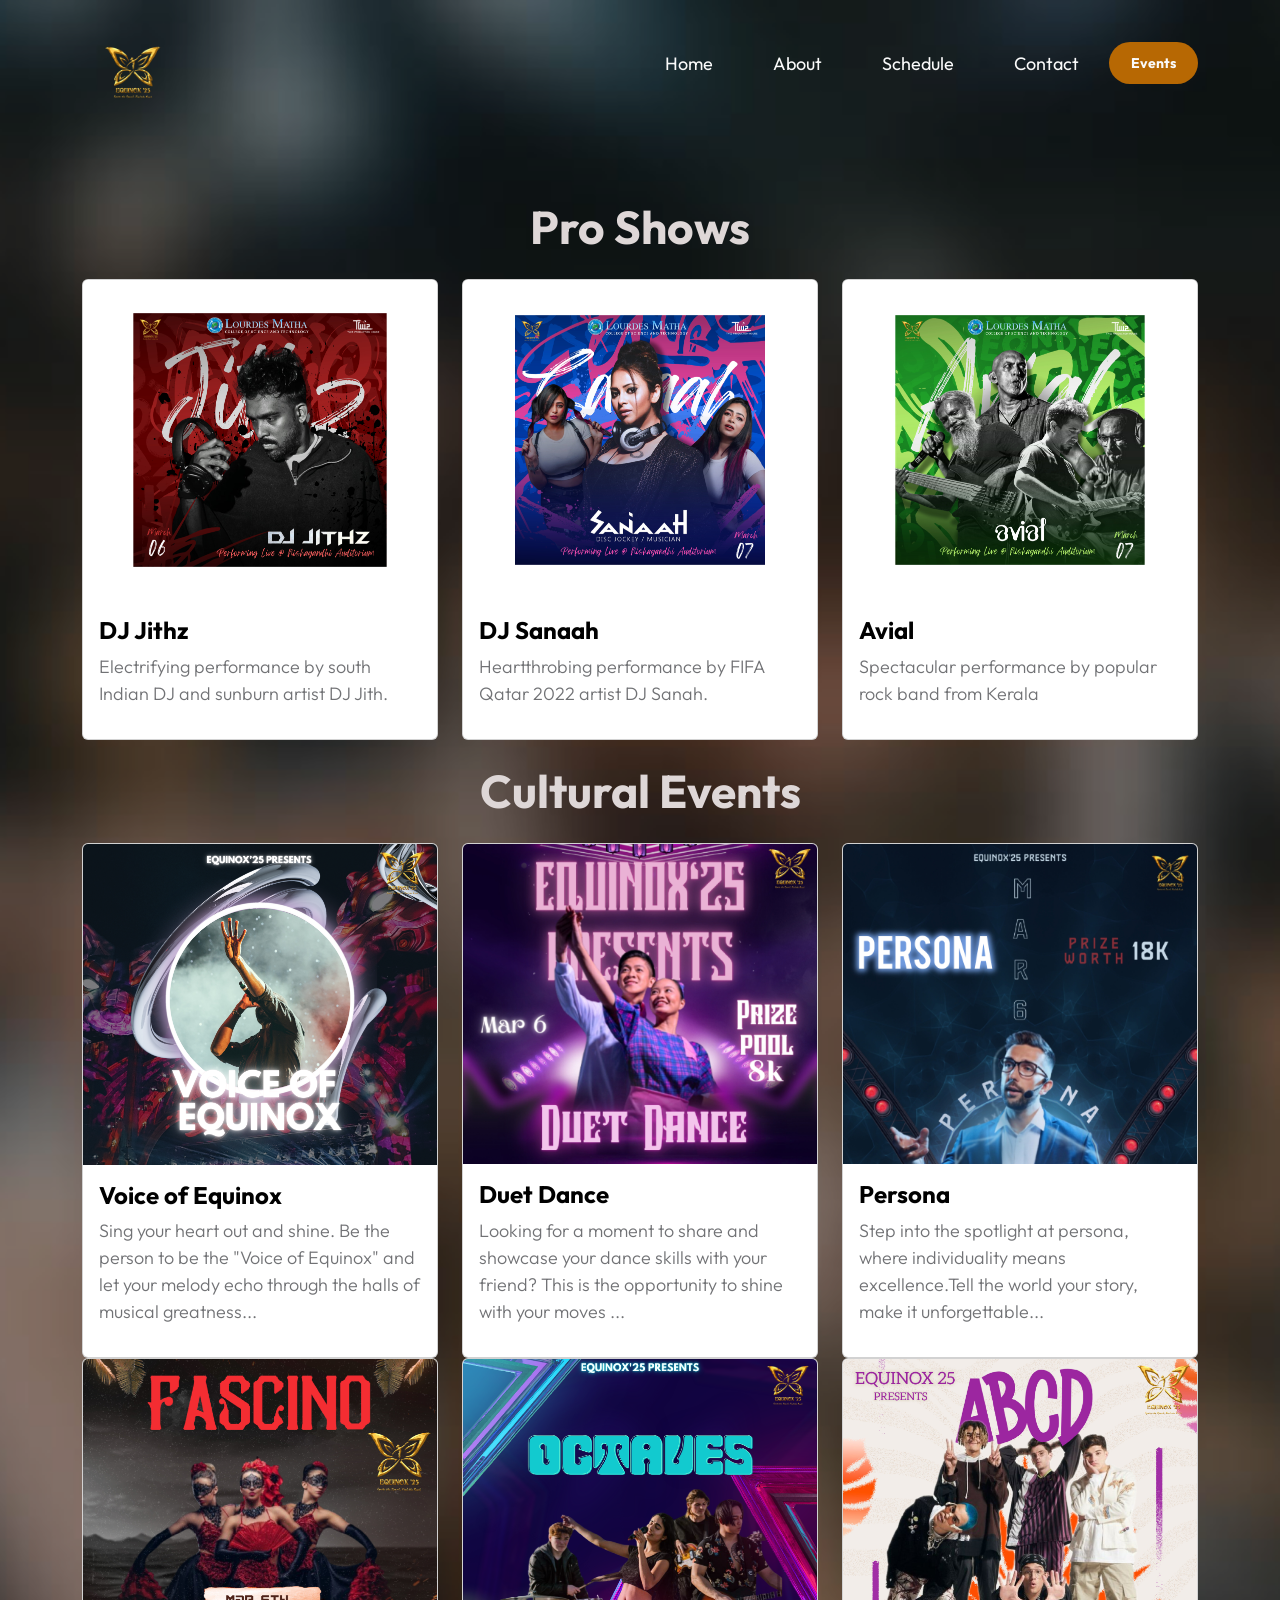
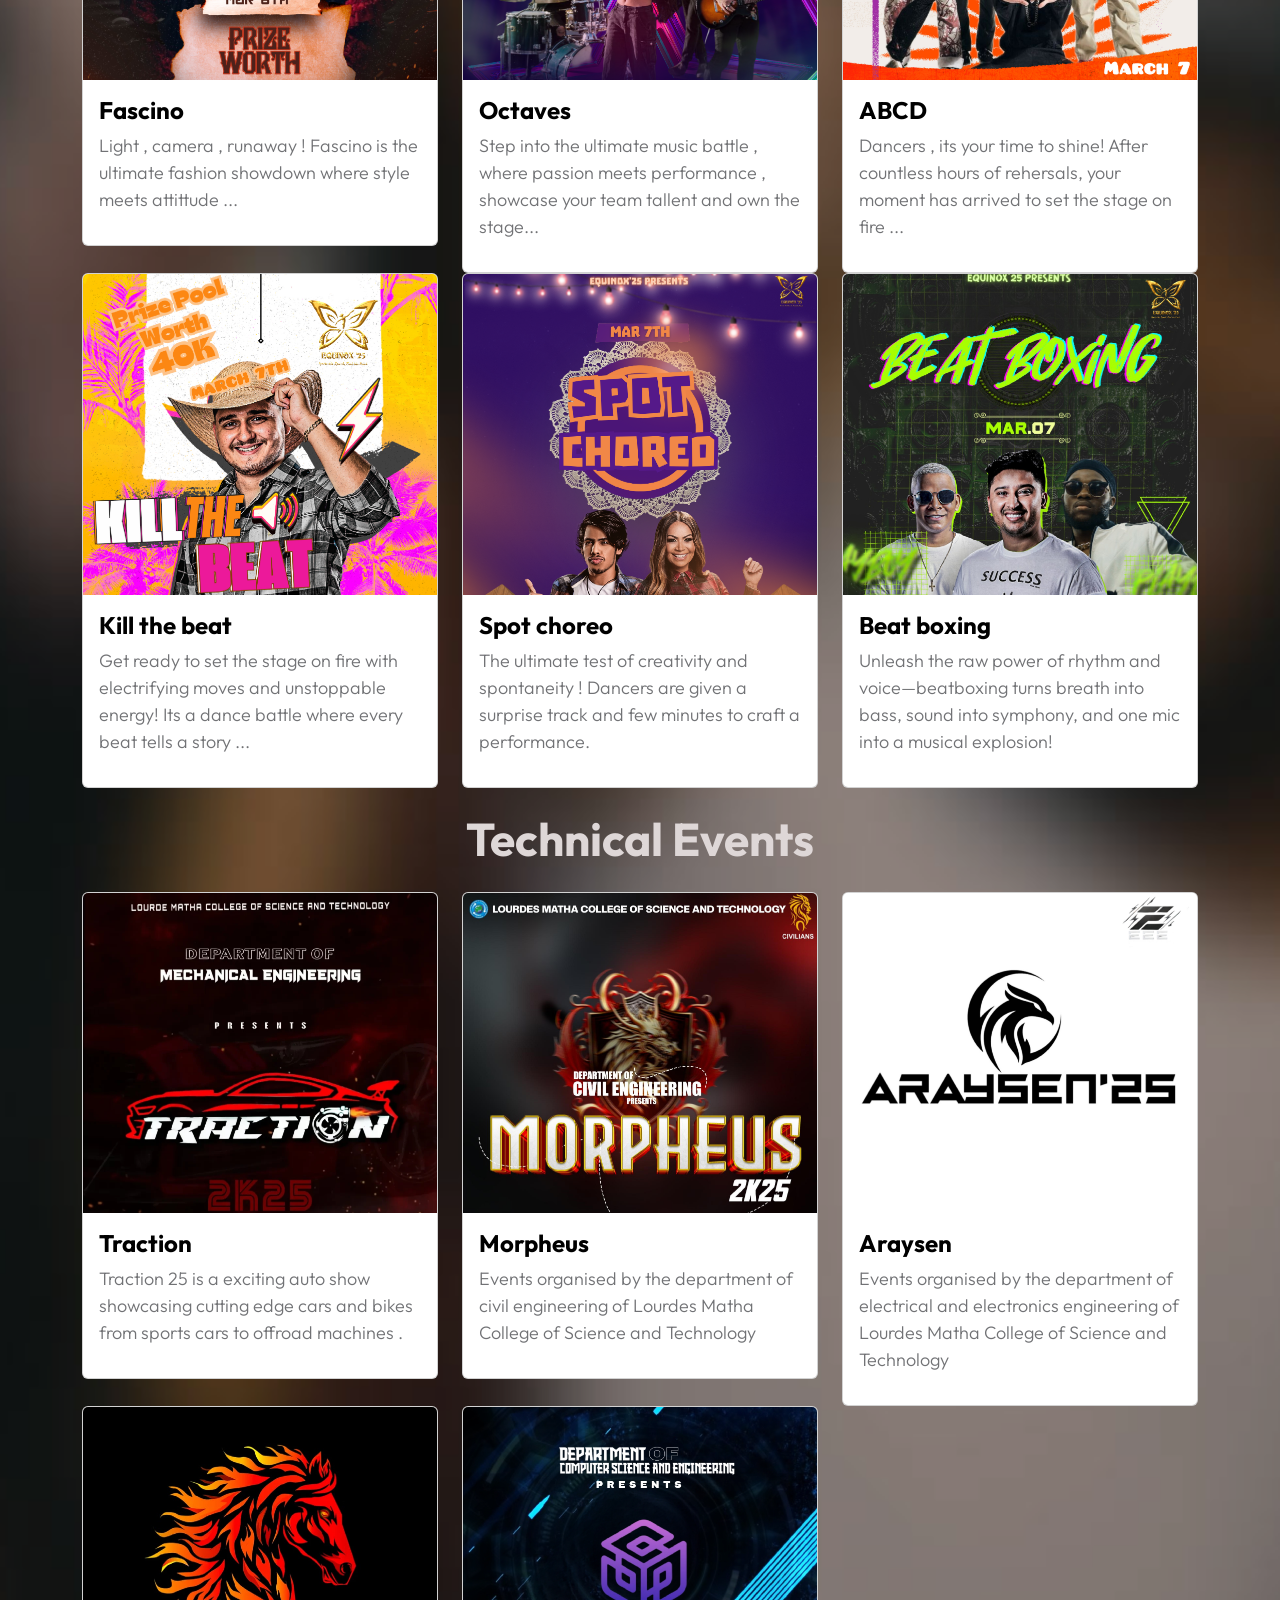
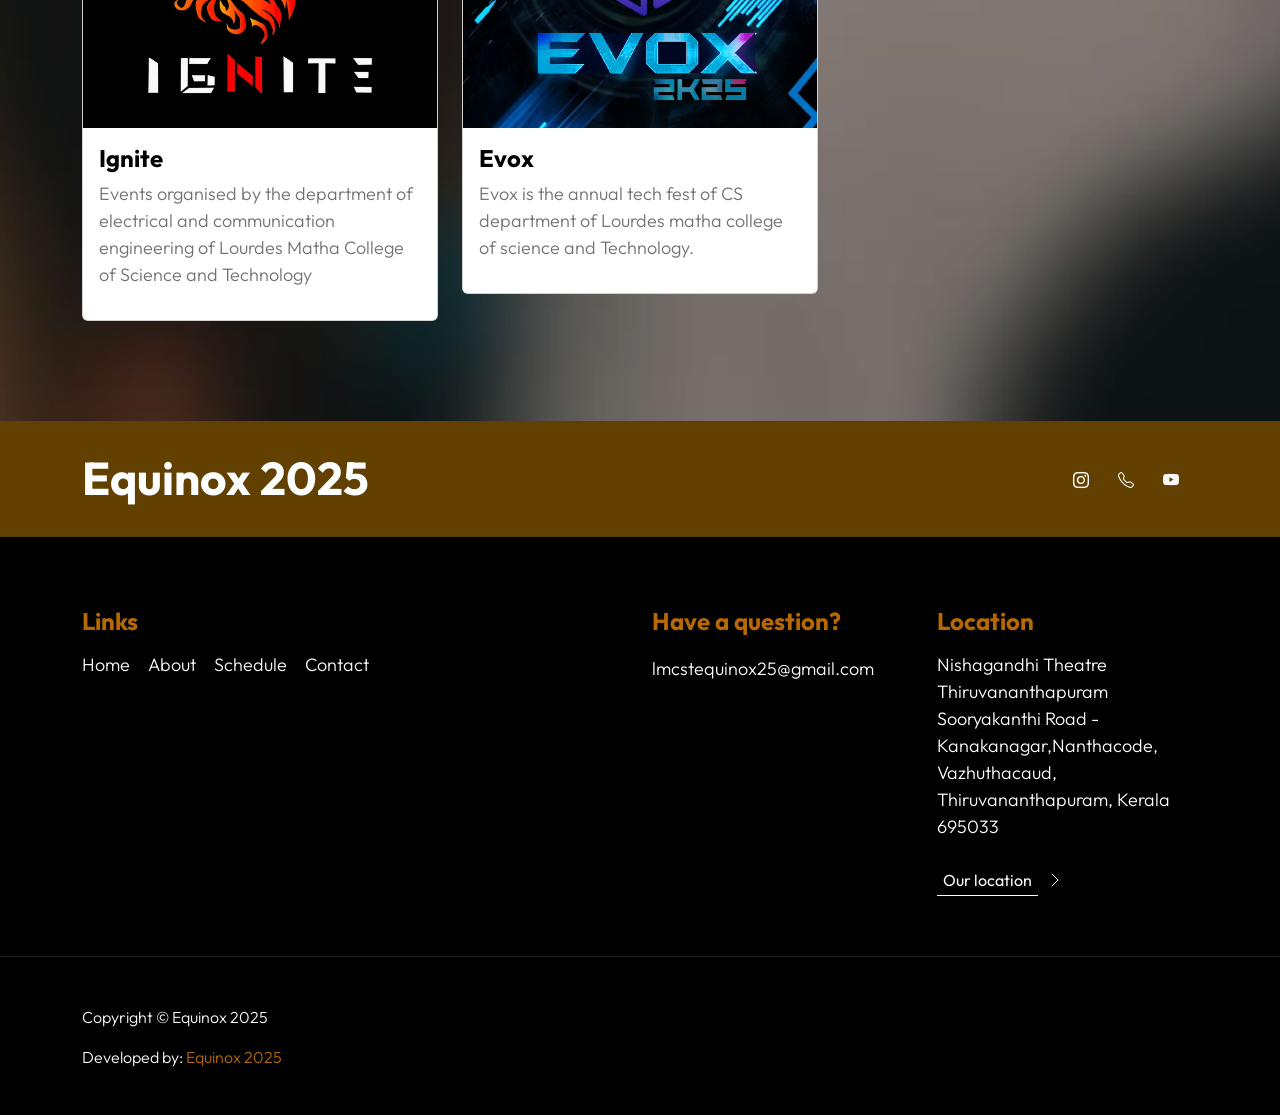
==== commit ce189b15: "Update register.html" ====
--- a/register.html
+++ b/register.html
@@ -89,7 +89,7 @@
                         </li>
                     </ul>
 
-                    <a href="register.html" class="btn custom-btn d-lg-block ">Register</a>
+                    <a href="register.html" class="btn custom-btn d-lg-block ">Events</a>
                 </div>
             </div>
         </nav>
@@ -106,7 +106,7 @@
                   <div class="card">
                     <img src="images/posters/jith.png" class="card-img-top" alt="Event 3">
                     <div class="card-body">
-                      <h5 class="card-title">DJ Jith</h5>
+                      <h5 class="card-title">DJ Jithz</h5>
                       <p class="card-text">Electrifying performance by south Indian DJ and sunburn artist DJ Jith.</p>
                       <div class="slideable">
                         <!-- <p class="card-text">Details about Event 3</p> -->
@@ -120,7 +120,7 @@
                   <div class="card">
                     <img src="images/posters/sanah.png" class="card-img-top" alt="Event 3">
                     <div class="card-body">
-                      <h5 class="card-title">DJ Sanah</h5>
+                      <h5 class="card-title">DJ Sanaah</h5>
                       <p class="card-text">Heartthrobing performance by FIFA Qatar 2022 artist DJ Sanah.</p>
                       <div class="slideable">
                         <!-- <p class="card-text">Details about Event 3</p> -->
@@ -134,7 +134,7 @@
                   <div class="card">
                     <img src="images/posters/aviyal.png" class="card-img-top" alt="Event 3">
                     <div class="card-body">
-                      <h5 class="card-title">Aviyal</h5>
+                      <h5 class="card-title">Avial</h5>
                       <p class="card-text">Spectacular performance by popular rock band from Kerala</p>
                       <div class="slideable">
                         <!-- <p class="card-text">Details about Event 3</p> -->
@@ -507,4 +507,4 @@
     <script src="js/custom.js"></script>
     
 
-</body>+</body>
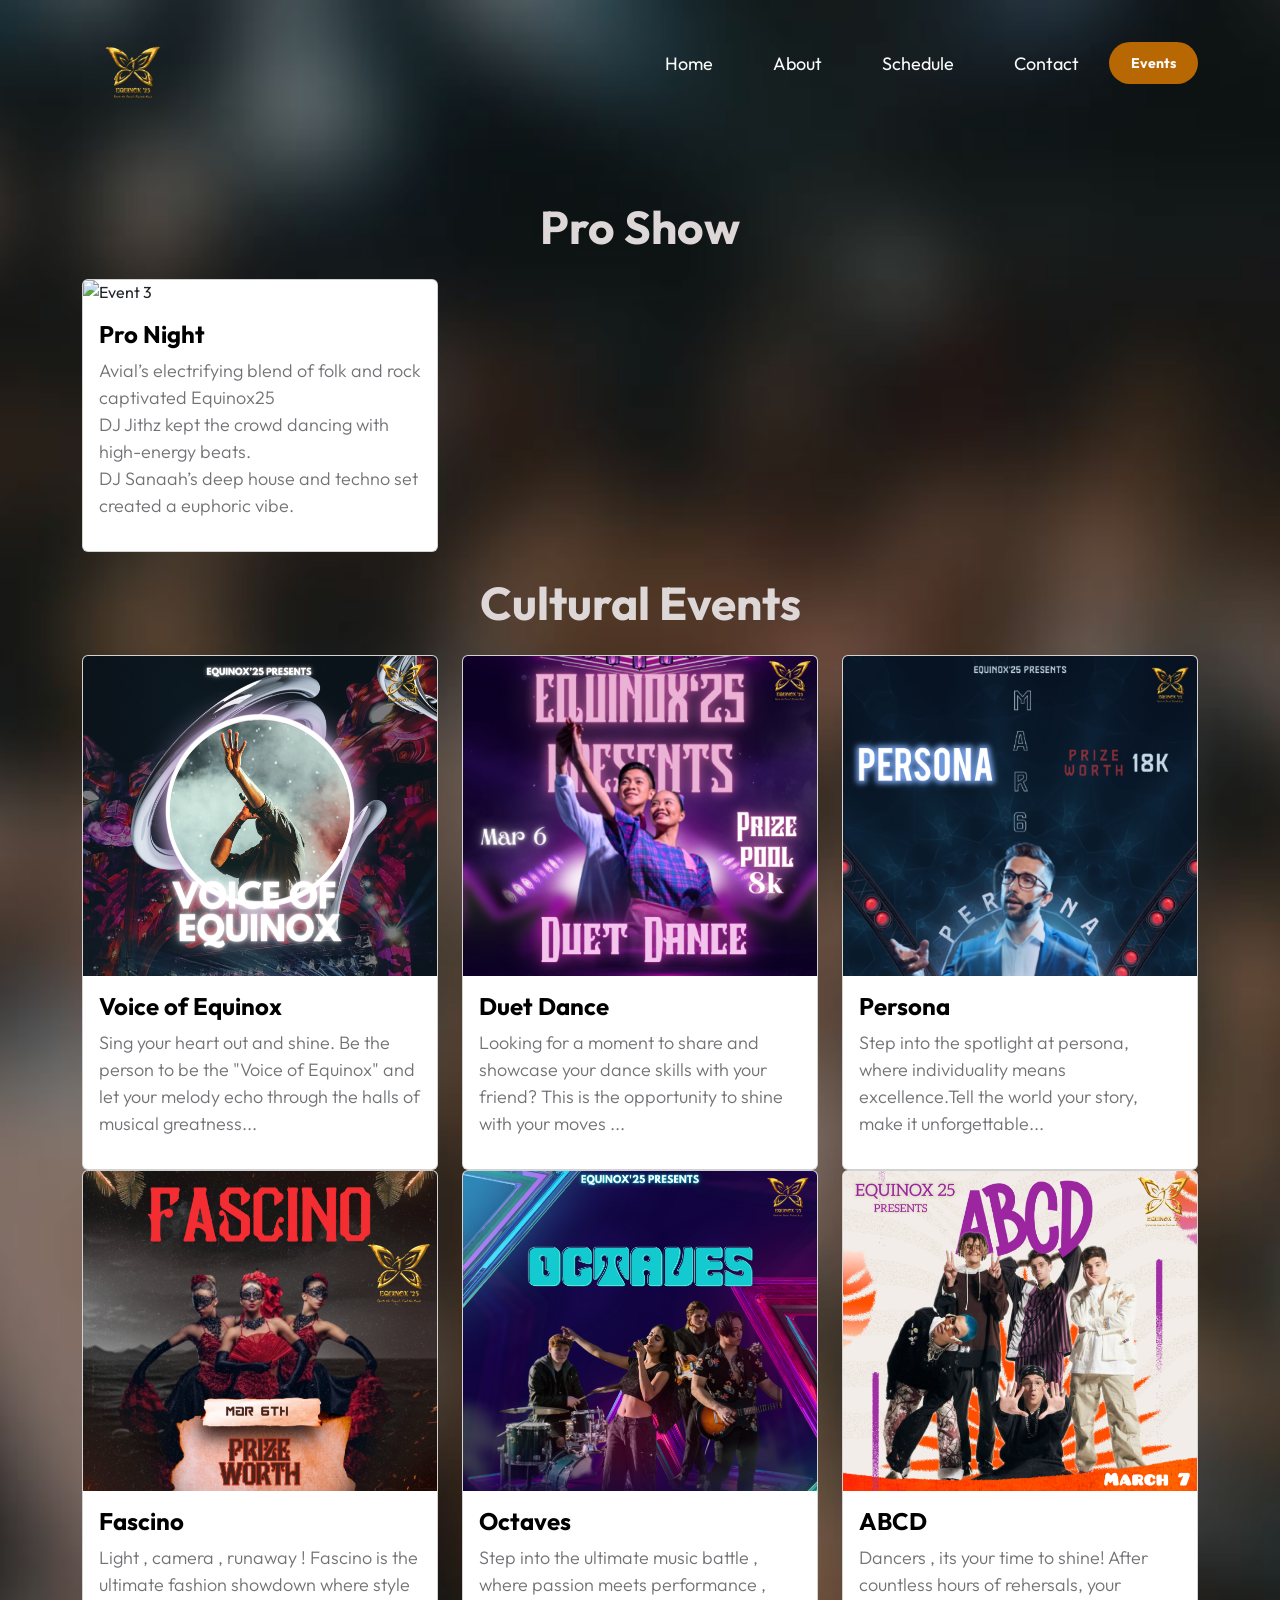
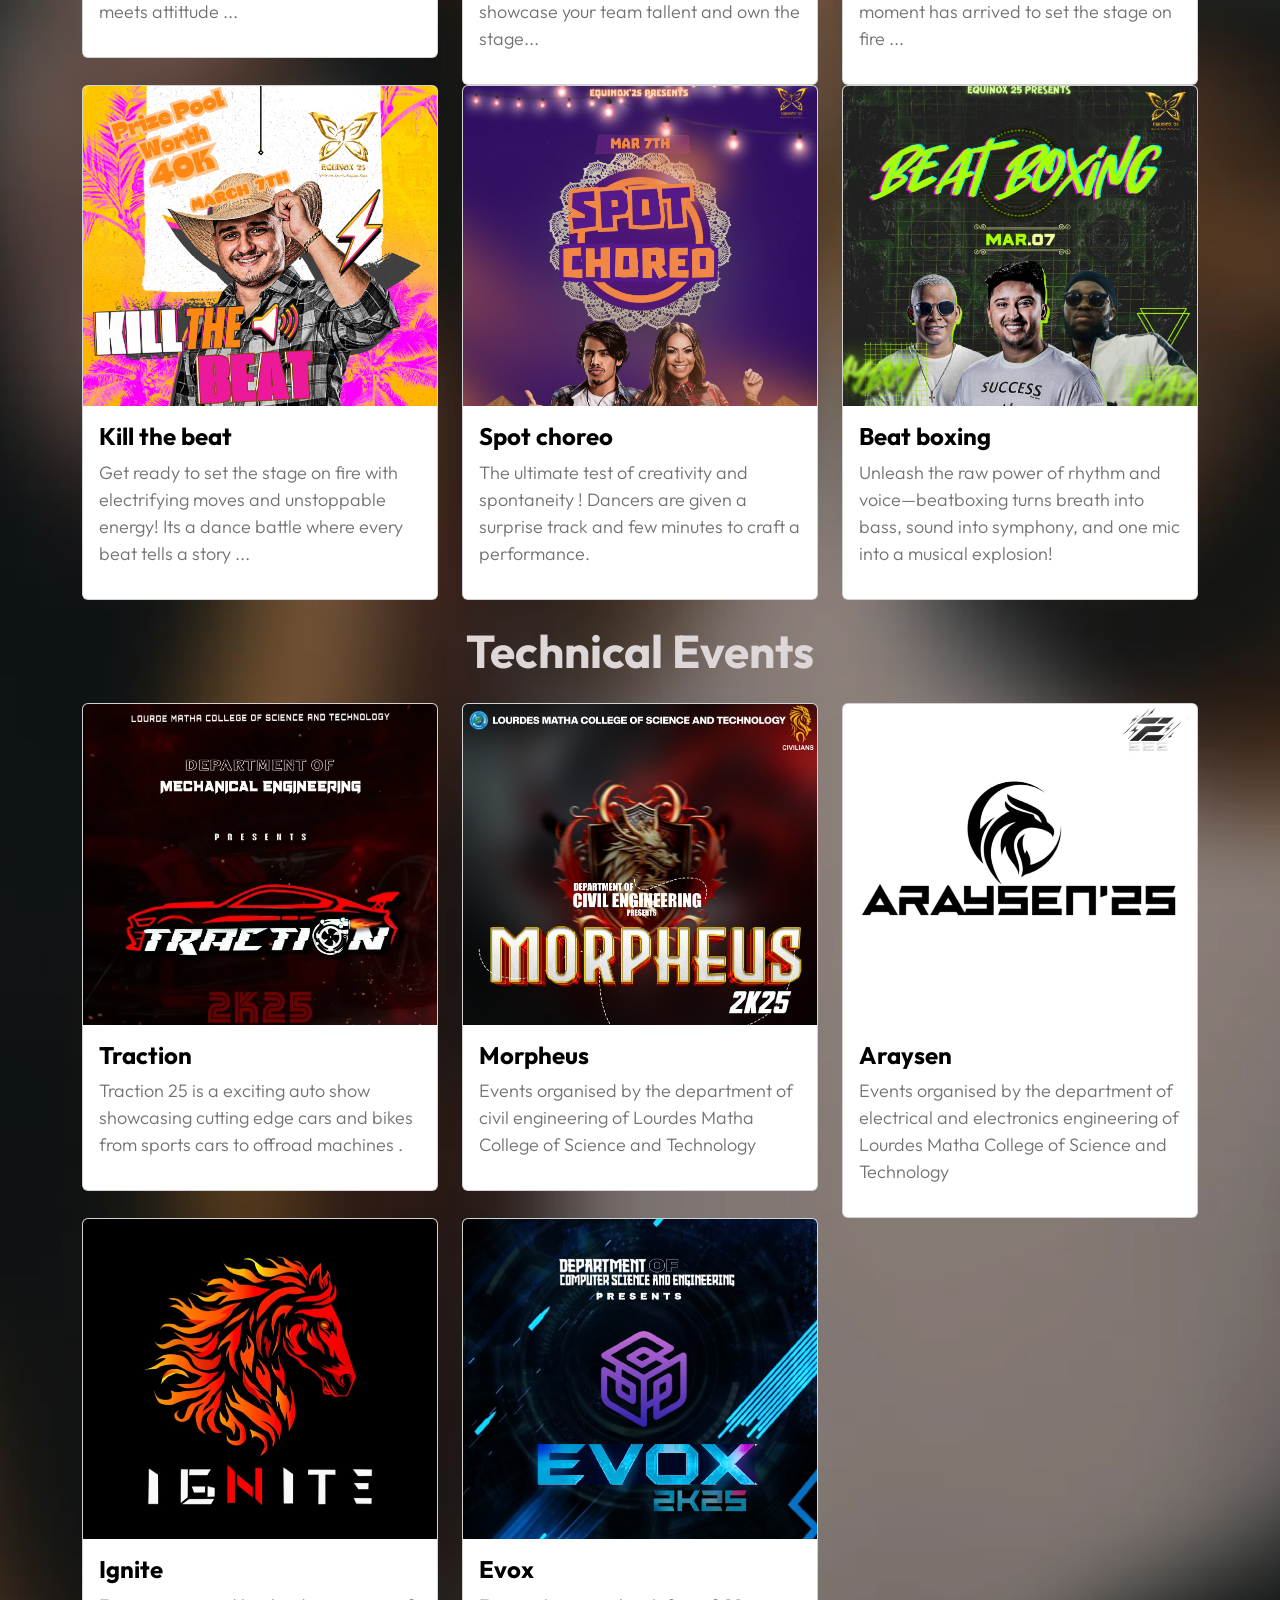
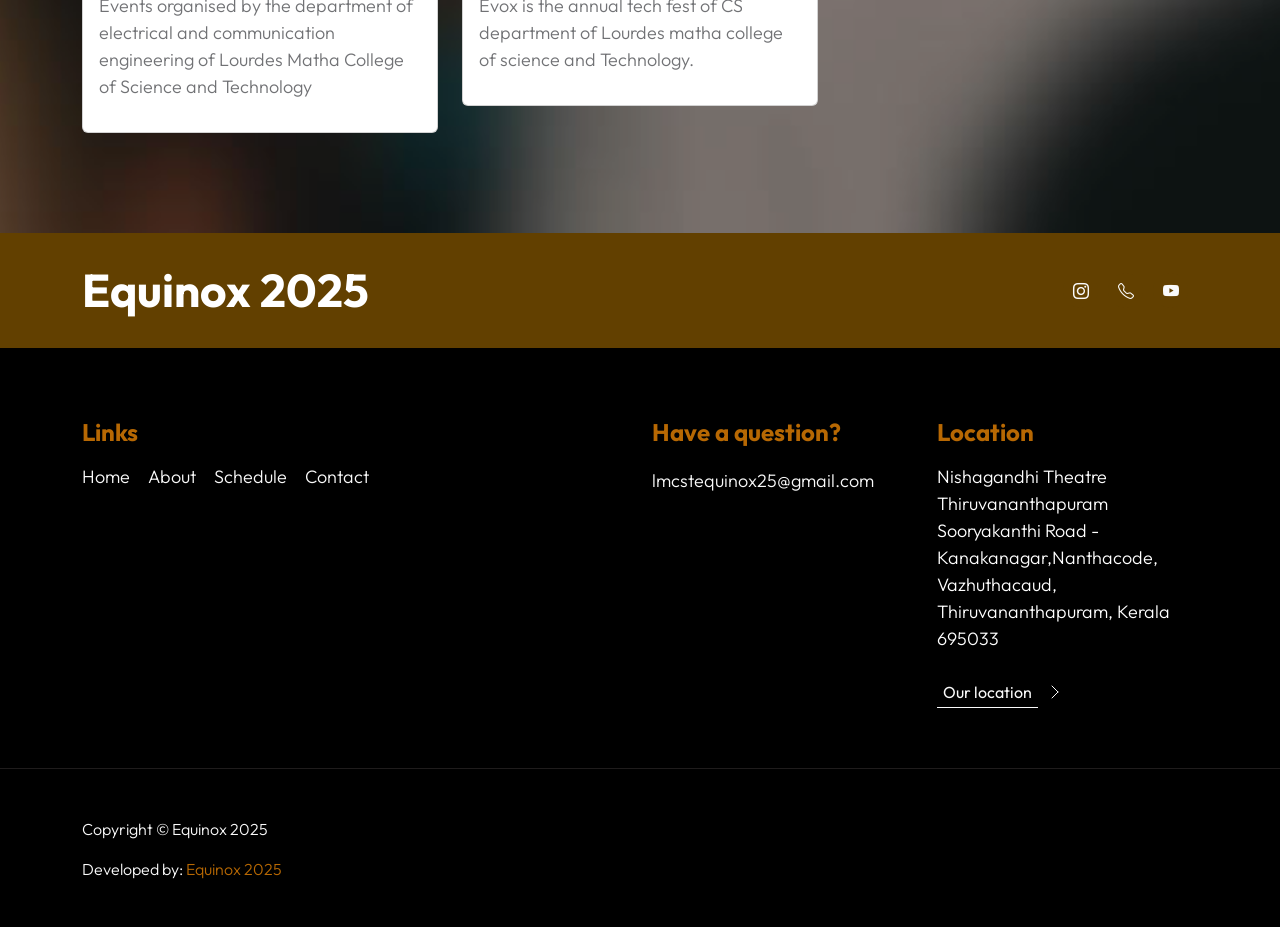
==== commit 35fa8e6c: "Update register.html" ====
--- a/register.html
+++ b/register.html
@@ -100,50 +100,28 @@
             <div class="container">
               <div class="row">
                 <div class="col-lg-12">
-                  <h2 class="text-center mb-4">Pro Shows</h2>
-                </div>
-                <div class="col-lg-4 col-md-6 col-sm-12">
-                  <div class="card">
-                    <img src="images/posters/jith.png" class="card-img-top" alt="Event 3">
-                    <div class="card-body">
-                      <h5 class="card-title">DJ Jithz</h5>
-                      <p class="card-text">Electrifying performance by south Indian DJ and sunburn artist DJ Jith.</p>
-                      <div class="slideable">
-                        <!-- <p class="card-text">Details about Event 3</p> -->
-                        <a href="https://drive.google.com/file/d/1eJaNyugXR5lLCWmmnmZM2FuC53uipBnK/view?usp=drivesdk" target="_blank" class="btn btn-primary">Register</a>
-                        
-                      </div>
-                    </div>
-                  </div>
-                </div>
-                <div class="col-lg-4 col-md-6 col-sm-12">
-                  <div class="card">
-                    <img src="images/posters/sanah.png" class="card-img-top" alt="Event 3">
-                    <div class="card-body">
-                      <h5 class="card-title">DJ Sanaah</h5>
-                      <p class="card-text">Heartthrobing performance by FIFA Qatar 2022 artist DJ Sanah.</p>
-                      <div class="slideable">
-                        <!-- <p class="card-text">Details about Event 3</p> -->
-                        <a href="https://drive.google.com/file/d/1eGPP7Yy53EqlZGPgx2t-d28bkAjB2WcF/view?usp=sharing" target="_blank" class="btn btn-primary">Register</a>
-                        
-                      </div>
-                    </div>
-                  </div>
-                </div>
-                <div class="col-lg-4 col-md-6 col-sm-12">
-                  <div class="card">
-                    <img src="images/posters/aviyal.png" class="card-img-top" alt="Event 3">
-                    <div class="card-body">
-                      <h5 class="card-title">Avial</h5>
-                      <p class="card-text">Spectacular performance by popular rock band from Kerala</p>
-                      <div class="slideable">
-                        <!-- <p class="card-text">Details about Event 3</p> -->
-                        <a href="https://drive.google.com/file/d/1e7Nb5RZ1xqrAETpEiuPz5P0_dGQR8aKN/view?usp=sharing" target="_blank" class="btn btn-primary">Register</a>
-                        
-                      </div>
-                    </div>
-                  </div>
-                </div>
+                  <h2 class="text-center mb-4">Pro Show</h2>
+                </div>
+                <div class="col-lg-4 col-md-6 col-sm-12">
+                  <div class="card">
+                    <img src="images/posters/ps.png" class="card-img-top" alt="Event 3">
+                    <div class="card-body">
+                      <h5 class="card-title">Pro Night</h5>
+                      <p class="card-text">
+                        Avial’s electrifying blend of folk and rock captivated Equinox25
+                        <br>
+                        DJ Jithz kept the crowd dancing with high-energy beats.
+                        <br>
+                        DJ Sanaah’s deep house and techno set created a euphoric vibe.</p>
+                      <div class="slideable">
+                        <!-- <p class="card-text">Details about Event 3</p> -->
+                        <a href="https://makemypass.com/equinox25" target="_blank" class="btn btn-primary">Register</a>
+                        
+                      </div>
+                    </div>
+                  </div>
+                </div>
+                
               </div>
               <br>
               <div class="row">
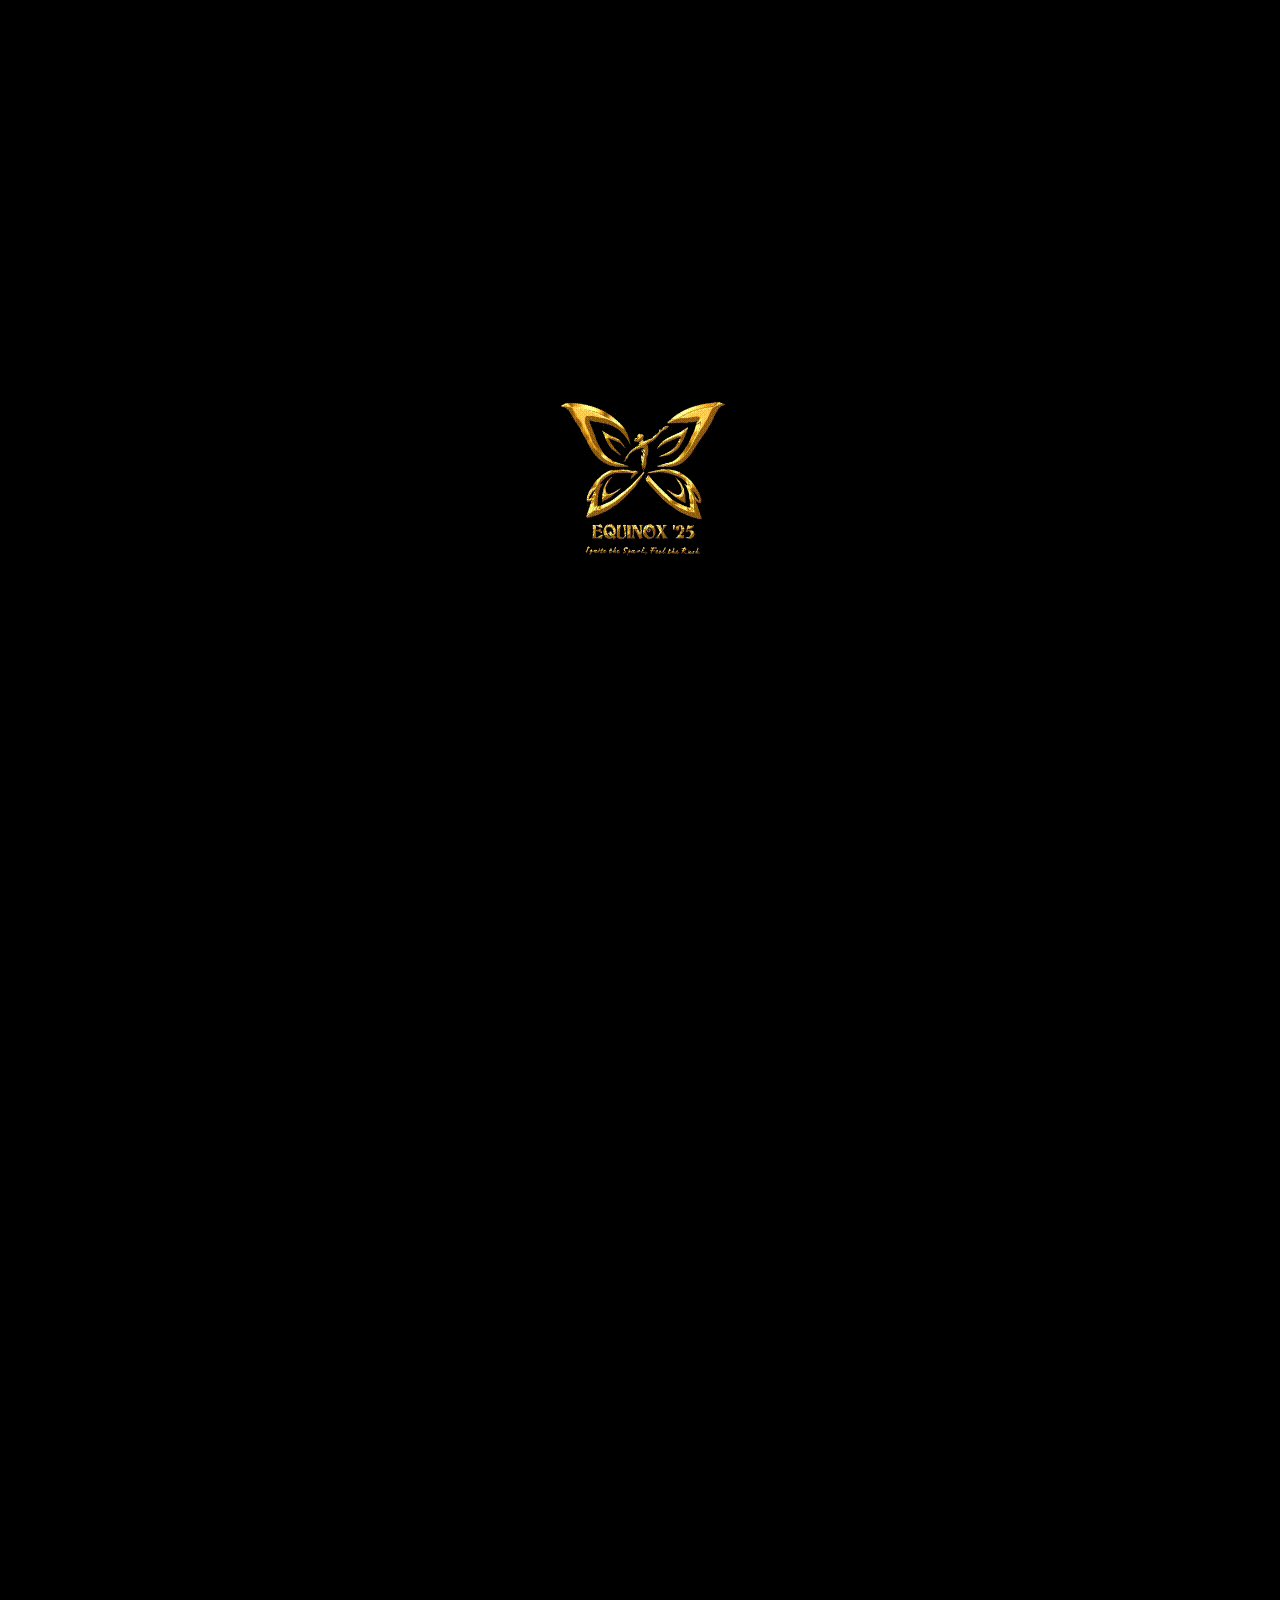
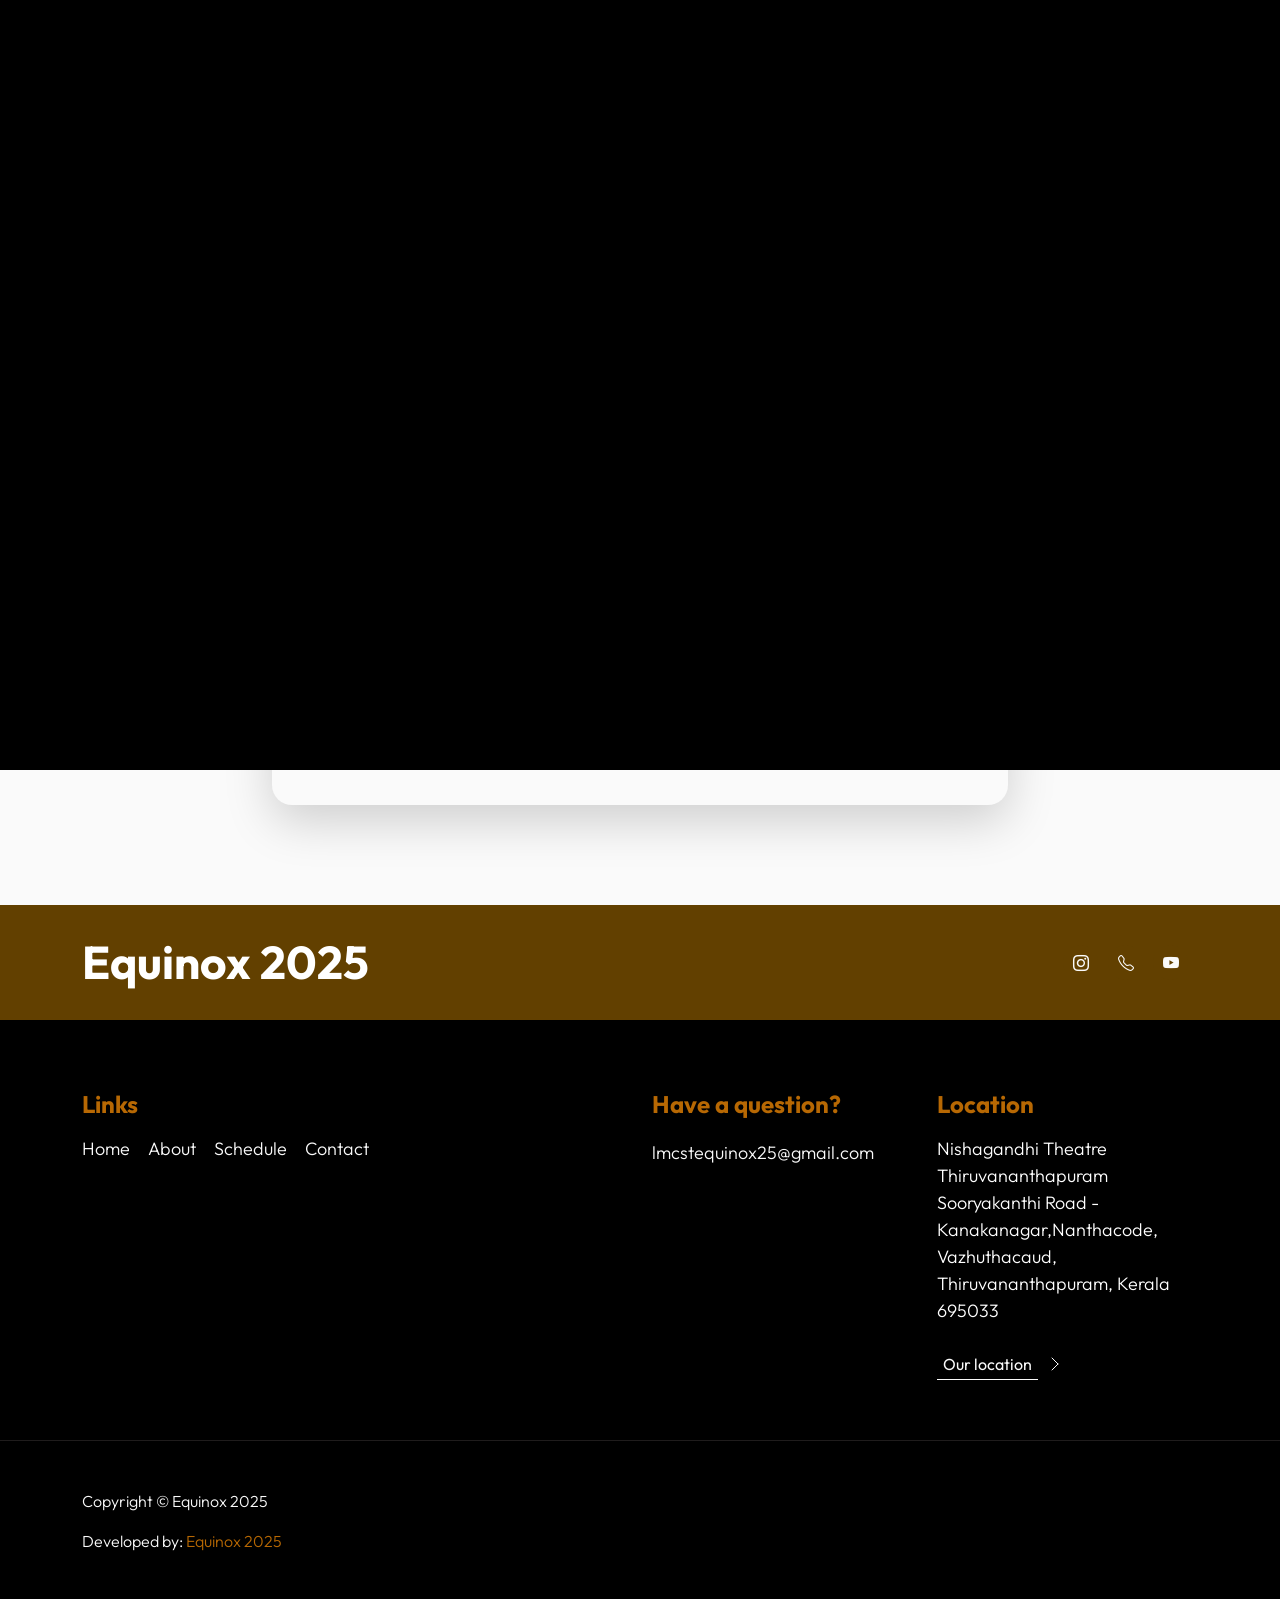
==== commit 7f0cc026: "Update register.html" ====
--- a/register.html
+++ b/register.html
@@ -5,8 +5,22 @@
     <meta charset="utf-8">
     <meta name="viewport" content="width=device-width, initial-scale=1">
 
-    <meta name="description" content="">
-    <meta name="author" content="">
+    <meta name="description" content="Equinox fest is a vibrant celebration
+    thatmakes the transition between
+    seasons,often embracing themes of
+    culture,technology, music and
+    community. Equinox the annual inter
+    collegiatetechno cultural fest hosted by
+    Lourde Matha group of institutions.
+    Thesefestival serve as platform for
+    creativity,expression and social
+    engagement,bringing together different
+    groups ofpeople to celebrate change of
+    new beginings. Whether through music,
+    technologies or cultural activities.
+    Equinox fest represent a time
+    oftransformation and unity.">
+    <meta name="author" content="Vivek">
 
     <title>Equinox 2025 - Ignite the spark feel the rush</title>
 
@@ -26,9 +40,9 @@
 
  <!-- Favicon -->
 
- <link rel="apple-touch-icon" sizes="180x180" href="favicon/apple-touch-icon.png">
- <link rel="icon" type="image/png" sizes="32x32" href="favicon/favicon-32x32.png">
- <link rel="icon" type="image/png" sizes="16x16" href="favicon/favicon-16x16.png">
+ <link rel="apple-touch-icon" sizes="180x180" href="favicon/equinox 25 2 (1).png">
+ <link rel="icon" type="image/png" sizes="32x32" href="favicon/equinox 25 2 (1).png">
+ <link rel="icon" type="image/png" sizes="16x16" href="favicon/equinox 25 2 (1).png">
  <link rel="manifest" href="/site.webmanifest">
  <style>
   #preloader {
@@ -51,438 +65,428 @@
 
 </head>
 
+
 <body>
-    
+
     <main>
         <div id="preloader">
             <img src="images/preloader25.gif" alt="Preloader" />
         </div>
-       
+
+
+
+
+
 
 
         <nav class="navbar navbar-expand-lg">
             <div class="container">
-              <a class="navbar-brand" href="index.html#section_1">
-                <img src="favicon/equinox 25 2 (1).png" alt="Equinox Logo" height="100">
-              </a> 
-              <button class="navbar-toggler" type="button" data-bs-toggle="collapse" data-bs-target="#navbarNav" aria-controls="navbarNav" aria-expanded="false" aria-label="Toggle navigation">
-                <span class="navbar-toggler-icon"></span>
-              </button>
-              <div class="collapse navbar-collapse justify-content-end" id="navbarNav">
-                <ul class="navbar-nav">
-                  <li class="nav-item">
-                            <a class="nav-link click-scroll" href="index.html#section_1">Home</a>
-                        </li>
-
+                <a class="navbar-brand" href="index.html#section_1">
+                    <img src="favicon/equinox 25 2 (1).png" alt="Equinox Logo" height="100">
+                </a>
+                <button class="navbar-toggler" type="button" data-bs-toggle="collapse" data-bs-target="#navbarNav"
+                    aria-controls="navbarNav" aria-expanded="false" aria-label="Toggle navigation">
+                    <span class="navbar-toggler-icon"></span>
+                </button>
+                <div class="collapse navbar-collapse justify-content-end" id="navbarNav">
+                    <ul class="navbar-nav">
                         <li class="nav-item">
-                            <a class="nav-link click-scroll" href="index.html#section_2">About</a>
+                            <a class="nav-link click-scroll" href="#section_1">Home</a>
                         </li>
 
                         <li class="nav-item">
-                            <a class="nav-link click-scroll" href="https://drive.google.com/file/d/1dABXLr9fWlJbbq3LhBniafE0rnBZkuqa/view?usp=drivesdk" target="_blank" >Schedule</a>
-                        </li>
-
-                        
+                            <a class="nav-link click-scroll" href="#section_2">About</a>
+                        </li>
+
+
 
                         <li class="nav-item">
-                            <a class="nav-link click-scroll" href="index.html#contact">Contact</a>
-                        </li>
+                            <a class="nav-link"
+                                href="https://drive.google.com/file/d/1dABXLr9fWlJbbq3LhBniafE0rnBZkuqa/view?usp=drivesdk"
+                                target="_blank">Schedule</a>
+                        </li>
+
+
+                        <!-- <li class="nav-item">
+                            <a class="nav-link click-scroll" href="#gallery">Gallery</a>
+                        </li> -->
+
+                        <li class="nav-item">
+                            <a class="nav-link click-scroll" href="#contact">Contact</a>
+                        </li>
+
                     </ul>
 
-                    <a href="register.html" class="btn custom-btn d-lg-block ">Events</a>
+                    <a href="register.html" class="btn custom-btn ">Events</a>
                 </div>
             </div>
         </nav>
 
 
-        <section class="ticket-section section-padding" id="register">
+        <section class="hero-section" id="section_1">
             <div class="section-overlay"></div>
+
+            <div class="container d-flex justify-content-center align-items-center">
+                <div class="row">
+
+                    <div class="col-12 mt-auto mb-5 text-center">
+                        <small>LMCST Presents</small>
+
+                        <h1 class="text-white mb-5">Equinox 2025</h1>
+
+                        <a class="btn custom-btn smoothscroll" href="#section_2">Ignite the spark , feel the rush</a>
+                    </div>
+
+                    <div class="col-lg-12 col-12 mt-auto d-flex flex-column flex-lg-row text-center">
+                        <div class="date-wrap">
+                            <h5 class="text-white">
+                                <i class="custom-icon bi-clock me-2"></i>
+                                06 - 07<sup>th</sup>, March 2025
+                            </h5>
+                        </div>
+
+                        <div class="location-wrap mx-auto py-3 py-lg-0">
+                            <h5 class="text-white">
+                                <i class="custom-icon bi-geo-alt me-2"></i>
+                                Nishagandhi Auditorium, Trivandrum
+                            </h5>
+                        </div>
+
+                        <div class="social-share">
+                            <ul class="social-icon d-flex align-items-center justify-content-center">
+                                <!-- <span class="text-white me-3">Share:</span> -->
+
+
+
+
+                                <li class="social-icon-item">
+                                    <a href="https://www.instagram.com/equinox.2k25?igsh=MTU3anlocGFlbjFp" target="_blank"
+                                        class="social-icon-link">
+                                        <span class="bi-instagram"></span>
+                                    </a>
+                                </li>
+
+                                <li class="social-icon-item">
+                                    <a href="tel:+91 6282607159" class="social-icon-link">
+                                        <span class="bi-telephone"></span> <!-- Phone icon from Bootstrap Icons -->
+                                    </a>
+                                </li>
+
+                                <li class="social-icon-item">
+                                    <a href="https://youtube.com/@lourdesmathacollegelmcst1002?si=cwy1lC0A56OvrxjX" target="_blank"
+                                        class="social-icon-link">
+                                        <span class="bi-youtube"></span>
+                                    </a>
+                                </li>
+                            </ul>
+                        </div>
+                    </div>
+                </div>
+            </div>
+
+            <div class="video-wrap">
+                <video autoplay="" loop="" muted="" class="custom-video" poster="">
+                    <source src="video/pexels-2022395.mp4" type="video/mp4">
+
+                    Your browser does not support the video tag.
+                </video>
+            </div>
+        </section>
+
+
+        <section class="about-section section-padding" id="section_2">
             <div class="container">
-              <div class="row">
-                <div class="col-lg-12">
-                  <h2 class="text-center mb-4">Pro Show</h2>
-                </div>
-                <div class="col-lg-4 col-md-6 col-sm-12">
-                  <div class="card">
-                    <img src="images/posters/ps.png" class="card-img-top" alt="Event 3">
-                    <div class="card-body">
-                      <h5 class="card-title">Pro Night</h5>
-                      <p class="card-text">
-                        Avial’s electrifying blend of folk and rock captivated Equinox25
-                        <br>
-                        DJ Jithz kept the crowd dancing with high-energy beats.
-                        <br>
-                        DJ Sanaah’s deep house and techno set created a euphoric vibe.</p>
-                      <div class="slideable">
-                        <!-- <p class="card-text">Details about Event 3</p> -->
-                        <a href="https://makemypass.com/equinox25" target="_blank" class="btn btn-primary">Register</a>
-                        
-                      </div>
-                    </div>
-                  </div>
-                </div>
-                
-              </div>
-              <br>
-              <div class="row">
-                <div class="col-lg-12">
-                  <h2 class="text-center mb-4">Cultural Events</h2>
-                </div>
-
-
-                <div class="col-lg-4 col-md-6 col-sm-12">
-                    <div class="card">
-                      <img src="images/posters/voe.png" class="card-img-top" alt="Event 3">
-                      <div class="card-body">
-                        <h5 class="card-title">Voice of Equinox</h5>
-                        <p class="card-text">Sing your heart out and shine. Be the person to be the "Voice of Equinox" and let your melody echo through the halls of musical greatness...</p>
-                        <div class="slideable">
-                          <!-- <p class="card-text">Details about Event 3</p> -->
-                          <a href="https://drive.google.com/file/d/1aq3MwOQsE5-MIClUqsuBweSNYyuPV1uY/view?usp=drivesdk" target="_blank" class="btn btn-primary">Guidelines</a>
-                          <a href="https://docs.google.com/forms/d/e/1FAIpQLSeM30Qgs7FQVw_jMO10DF70hUuHliIs6Jh7-uCshsgeXdmkaw/viewform?usp=header" target="_blank" class="btn btn-primary">Register</a>
-                        </div>
-                      </div>
-                    </div>
-                  </div>
-
-                <div class="col-lg-4 col-md-6 col-sm-12">
-                  <div class="card">
-                    <img src="images/posters/duet.png" class="card-img-top" alt="Event 1">
-                    <div class="card-body">
-                      <h5 class="card-title">Duet Dance</h5>
-                      <p class="card-text">Looking for a moment to share and showcase your dance skills with your friend?  This is the opportunity to shine with your moves ... </p>
-                      <div class="slideable">
-                        <!-- <p class="card-text">Details about Event 1</p> -->
-                        <a href="https://drive.google.com/file/d/1air8qB54TrK6l5uxnLM2QLWGX2jOKQ47/view?usp=drivesdk" target="_blank" class="btn btn-primary">Guidelines</a>
-                        <a href="https://docs.google.com/forms/d/e/1FAIpQLScowQ5lQZubcImhh6PiVBeOYm8MkaAJ1yi_mkQqfyT1qz9G5A/viewform?usp=header" target="_blank" class="btn btn-primary">Register</a>
-                      </div>
-                    </div>
-                  </div>
-                </div>
-
-                <div class="col-lg-4 col-md-6 col-sm-12">
-                  <div class="card">
-                    <img src="images/posters/persona.png" class="card-img-top" alt="Event 2">
-                    <div class="card-body">
-                      <h5 class="card-title">Persona</h5>
-                      <p class="card-text">Step into the spotlight at persona, where individuality means excellence.Tell the world your story, make it unforgettable...</p>
-                      <div class="slideable">
-                        <!-- <p class="card-text">Details about Event 2</p> -->
-                        <a href="https://drive.google.com/file/d/1at1P1v4jbV1YhIIgJvi8T8gXnKDKiCwe/view?usp=sharing" target="_blank" class="btn btn-primary">Guidelines</a>
-                        <a href="https://docs.google.com/forms/d/e/1FAIpQLSdWAufLUohOlcWZQt6JSPEp85sb69SBNS95IraCnaaN-K5rUw/viewform?usp=header" target="_blank" class="btn btn-primary">Register</a>
-                      </div>
-                    </div>
-                  </div>
-                </div>
-
-                <div class="col-lg-4 col-md-6 col-sm-12">
-                  <div class="card">
-                    <img src="images/posters/fascino.png" class="card-img-top" alt="Event 3">
-                    <div class="card-body">
-                      <h5 class="card-title">Fascino</h5>
-                      <p class="card-text">Light , camera , runaway ! Fascino is the ultimate fashion showdown where style meets attittude ...</p>
-                      <div class="slideable">
-                        <!-- <p class="card-text">Details about Event 3</p> -->
-                        <a href="https://drive.google.com/file/d/1ark6ZGY-p7v4bvk5AM8V4APUYFuffshb/view?usp=sharing" target="_blank" class="btn btn-primary">Guidelines</a>
-                        <a href="https://docs.google.com/forms/d/e/1FAIpQLSds2wvz4cMzhx72Z68fxe4dRWoRKPwsRFWRe-ixUJmJhLmDZA/viewform" target="_blank" class="btn btn-primary">Register</a>
-                      </div>
-                    </div>
-                  </div>
-                </div>
-
-
-
-                  <div class="col-lg-4 col-md-6 col-sm-12">
-                    <div class="card">
-                      <img src="images/posters/octaves.png" class="card-img-top" alt="Event 3">
-                      <div class="card-body">
-                        <h5 class="card-title">Octaves</h5>
-                        <p class="card-text">Step into the ultimate music battle , where passion meets performance , showcase your team tallent and own the stage...</p>
-                        <div class="slideable">
-                          <!-- <p class="card-text">Details about Event 3</p> -->
-                          <a href="https://drive.google.com/file/d/1af1LMZL3wrEzjvtO8OCsjCamHZ34beoc/view?usp=sharing" target="_blank" class="btn btn-primary">Guidelines</a>
-                          <a href="https://docs.google.com/forms/d/e/1FAIpQLSfntjBCEB5TsSRP6kzY4Vv9LHrEhWF8V7PS-8iV-Vs6QRXwLw/viewform" target="_blank" class="btn btn-primary">Register</a>
-                        </div>
-                      </div>
-                    </div>
-                  </div>
-
-                  <div class="col-lg-4 col-md-6 col-sm-12">
-                    <div class="card">
-                      <img src="images/posters/abcd.png" class="card-img-top" alt="Event 3">
-                      <div class="card-body">
-                        <h5 class="card-title">ABCD</h5>
-                        <p class="card-text">Dancers , its your time to shine! After countless hours of rehersals, your moment has arrived to set the stage on fire ...</p>
-                        <div class="slideable">
-                          <!-- <p class="card-text">Details about Event 3</p> -->
-                          <a href="https://drive.google.com/file/d/1b89L4Nn7pUxZfkdRzRoalQFosutNTJdh/view?usp=sharing" target="_blank" class="btn btn-primary">Guidelines</a>
-                          <a href="https://docs.google.com/forms/d/e/1FAIpQLSc-vak86wvzpMW7vAojUMgrOFYTXmj1YwFQciwkB1XB0qQSqA/viewform" target="_blank" class="btn btn-primary">Register</a>
-                        </div>
-                      </div>
-                    </div>
-                  </div>
-                  <div class="col-lg-4 col-md-6 col-sm-12">
-                    <div class="card">
-                      <img src="images/posters/ktb.png" class="card-img-top" alt="Event 3">
-                      <div class="card-body">
-                        <h5 class="card-title">Kill the beat</h5>
-                        <p class="card-text">Get ready to set the stage on fire with electrifying moves and unstoppable energy! Its a dance battle where every beat tells a story ...</p>
-                        <div class="slideable">
-                          <!-- <p class="card-text">Details about Event 3</p> -->
-                          <a href="https://drive.google.com/file/d/1bIbL_pik_Zb03U0wJDBnsR7yAUDukwYM/view?usp=sharing" target="_blank" class="btn btn-primary">Guidelines</a>
-                          <a href="https://docs.google.com/forms/d/e/1FAIpQLSeHtjJatdyVM-bSWVYhU1AHGP2hOUn_7yfp0GY4694rwTZ6xQ/viewform" target="_blank" class="btn btn-primary">Register</a>
-                        </div>
-                      </div>
-                    </div>
-                  </div>
-                  <div class="col-lg-4 col-md-6 col-sm-12">
-                    <div class="card">
-                      <img src="images/posters/sc.png" class="card-img-top" alt="Event 3">
-                      <div class="card-body">
-                        <h5 class="card-title">Spot choreo</h5>
-                        <p class="card-text">The ultimate test of creativity and spontaneity ! Dancers are given a surprise track and few minutes to craft a performance. </p>
-                        <div class="slideable">
-                          <!-- <p class="card-text">Details about Event 3</p> -->
-                          <a href="https://drive.google.com/file/d/1b9fvwULyEGJy7Dmnjh_fiTAOoZHt0CTk/view?usp=sharing" target="_blank" class="btn btn-primary">Guidelines</a>
-                          <a href="https://docs.google.com/forms/d/e/1FAIpQLSczVjlYRNH3eEiJMGi7DX6i8xlBXsBXUm_ySqz2vF8XrLjMUA/viewform" target="_blank" class="btn btn-primary">Register</a>
-                        </div>
-                      </div>
-                    </div>
-                  </div>
-                  <div class="col-lg-4 col-md-6 col-sm-12">
-                    <div class="card">
-                      <img src="images/posters/bb.png" class="card-img-top" alt="Event 3">
-                      <div class="card-body">
-                        <h5 class="card-title">Beat boxing</h5>
-                        <p class="card-text">Unleash the raw power of rhythm and voice—beatboxing turns breath into bass, sound into symphony, and one mic into a musical explosion!</p>
-                        <div class="slideable">
-                          <!-- <p class="card-text">Details about Event 3</p> -->
-                          <a href="https://drive.google.com/file/d/1ahxCaiVEIpsvvTJfZZiXaGhO1nHS1hOh/view?usp=sharing" target="_blank" class="btn btn-primary">Guidelines</a>
-                          <a href="https://docs.google.com/forms/d/e/1FAIpQLSfMqe3lPzWhvupsuC6KWMQlrvvZEcCUlDci17TveMPBu5jkfg/viewform" target="_blank" class="btn btn-primary">Register</a>
-                        </div>
-                      </div>
-                    </div>
-                  </div>
-                  
-
-              </div>
-              <br>
-              <div class="row">
-                <div class="col-lg-12">
-                  <h2 class="text-center mb-4">Technical Events</h2>
-                </div>
-                <div class="col-lg-4 col-md-6 col-sm-12">
-                  <div class="card">
-                    <img src="images/posters/traction.png" class="card-img-top" alt="Event 3">
-                    <div class="card-body">
-                      <h5 class="card-title">Traction</h5>
-                      <p class="card-text">Traction 25 is a exciting auto show showcasing cutting edge cars and bikes from sports cars to offroad machines .</p>
-                      <div class="slideable">
-                        <!-- <p class="card-text">Details about Event 3</p> -->
-                        <a href="https://drive.google.com/file/d/1eJaNyugXR5lLCWmmnmZM2FuC53uipBnK/view?usp=drivesdk" target="_blank" class="btn btn-primary">Brochure</a>
-                        
-                      </div>
-                    </div>
-                  </div>
-                </div>
-                <div class="col-lg-4 col-md-6 col-sm-12">
-                  <div class="card">
-                    <img src="images/posters/civil.png" class="card-img-top" alt="Event 3">
-                    <div class="card-body">
-                      <h5 class="card-title">Morpheus</h5>
-                      <p class="card-text">Events organised by the department of civil engineering of Lourdes Matha College of Science and Technology</p>
-                      <div class="slideable">
-                        <!-- <p class="card-text">Details about Event 3</p> -->
-                        <a href="https://drive.google.com/file/d/1eGPP7Yy53EqlZGPgx2t-d28bkAjB2WcF/view?usp=sharing" target="_blank" class="btn btn-primary">Brochure</a>
-                        
-                      </div>
-                    </div>
-                  </div>
-                </div>
-                <div class="col-lg-4 col-md-6 col-sm-12">
-                  <div class="card">
-                    <img src="images/posters/eee.png" class="card-img-top" alt="Event 3">
-                    <div class="card-body">
-                      <h5 class="card-title">Araysen</h5>
-                      <p class="card-text">Events organised by the department of electrical and electronics engineering of Lourdes Matha College of Science and Technology</p>
-                      <div class="slideable">
-                        <!-- <p class="card-text">Details about Event 3</p> -->
-                        <a href="https://drive.google.com/file/d/1e7Nb5RZ1xqrAETpEiuPz5P0_dGQR8aKN/view?usp=sharing" target="_blank" class="btn btn-primary">Brochure</a>
-                        
-                      </div>
-                    </div>
-                  </div>
-                </div>
-                <div class="col-lg-4 col-md-6 col-sm-12">
-                  <div class="card">
-                    <img src="images/posters/ece.png" class="card-img-top" alt="Event 3">
-                    <div class="card-body">
-                      <h5 class="card-title">Ignite</h5>
-                      <p class="card-text">Events organised by the department of electrical and communication engineering of Lourdes Matha College of Science and Technology</p>
-                      <div class="slideable">
-                        <!-- <p class="card-text">Details about Event 3</p> -->
-                        <a href="https://drive.google.com/file/d/1e3iT9mT_Kh4Tc0IebDrtceS1Ll0H-2ns/view?usp=sharing" target="_blank" class="btn btn-primary">Brochure</a>
-                        
-                      </div>
-                    </div>
-                  </div>
-                </div>
-                <div class="col-lg-4 col-md-6 col-sm-12">
-                  <div class="card">
-                    <img src="images/posters/evox.png" class="card-img-top" alt="Event 3">
-                    <div class="card-body">
-                      <h5 class="card-title">Evox</h5>
-                      <p class="card-text">Evox is the annual tech fest of CS department of Lourdes matha college of science and Technology. </p>
-                      <div class="slideable">
-                        <!-- <p class="card-text">Details about Event 3</p> -->
-                        <a href="https://drive.google.com/file/d/1eOrIMXIe3_L0xbKdWrocoVxq0cd7RRjP/view?usp=drivesdk" target="_blank" class="btn btn-primary">Brochure</a>
-                        
-                      </div>
-                    </div>
-                  </div>
-                </div>
-
-              </div>                
-          </section>
-
-
-
-
-
-
-
-
+                <div class="row">
+
+                    <div class="col-lg-6 col-12 mb-4 mb-lg-0 d-flex align-items-center">
+                        <div class="services-info">
+                            <h2 class="text-white mb-4">About Equinox 2025</h2>
+
+                            <p class="text-white">Equinox Is The Annual Inter-Collegiate Techno-Cultural Fest Hosted By
+                                Lourdes Matha College of Science and Technology. </p>
+
+
+
+                            <p class="text-white">Welcome to our annual college fest, a celebration of creativity,
+                                talent, and community spirit. This year's event promises to be bigger and better than
+                                ever before, with a range of exciting activities and performances lined up for you.
+                            </p>
+
+                            <p class="text-white">Our college fest is an opportunity for students to showcase their
+                                skills and talents across a range of domains, including music, dance, drama, arts, and
+                                sports. It is also a chance for students to come together and enjoy a fun-filled day of
+                                entertainment, socializing, and networking.
+                            </p>
+
+                            <p class="text-white">
+                                Our fest is organized by a team of dedicated volunteers from the student community,
+                                along with faculty members and staff. We have put in months of hard work and planning to
+                                create an unforgettable experience for everyone.
+                            </p>
+
+                            <p class="text-white">We invite all students, faculty, staff, and members of the local
+                                community to join us for this exciting event. Come and be a part of the festivities and
+                                experience the vibrant energy and enthusiasm of our college community.</p>
+
+
+                        </div>
+                    </div>
+
+
+                    <div class="col-lg-6 col-12">
+                        <div class="about-text-wrap">
+                            <img src="images/logon.jpg" class="about-image img-fluid">
+                        </div>
+
+                    </div>
+
+
+                </div>
+            </div>
+
+
+
+        </section>
+
+
+
+
+
+        <!-- Contact section added by dev -->
+        <section class="contact-section section-padding" id="contact">
+            <div class="container">
+                <div class="row">
+
+                    <div class="col-lg-8 col-12 mx-auto">
+                        <h2 class="text-center mb-4">Interested? Let's talk</h2>
+
+                        <nav class="d-flex justify-content-center">
+                            <div class="nav nav-tabs align-items-baseline justify-content-center" id="nav-tab"
+                                role="tablist">
+                                <button class="nav-link active" id="nav-ContactForm-tab" data-bs-toggle="tab"
+                                    data-bs-target="#nav-ContactForm" type="button" role="tab"
+                                    aria-controls="nav-ContactForm" aria-selected="false">
+                                    <h5>Contact Us</h5>
+                                </button>
+
+                                <button class="nav-link" id="nav-ContactMap-tab" data-bs-toggle="tab"
+                                    data-bs-target="#nav-ContactMap" type="button" role="tab"
+                                    aria-controls="nav-ContactMap" aria-selected="false">
+                                    <h5>Location</h5>
+                                </button>
+                            </div>
+                        </nav>
+
+                        <div class="tab-content shadow-lg mt-5" id="nav-tabContent">
+                            <div class="tab-pane fade show active" id="nav-ContactForm" role="tabpanel"
+                                aria-labelledby="nav-ContactForm-tab">
+                                <form id="contact-form" action="https://formspree.io/f/xvgzeqkw" class="custom-form contact-form mb-5 mb-lg-0" method="post"
+                                    role="form">
+                                    <!-- Form is mportant , removing it messes up the maps layout -->
+                                    <div class="contact-form-body">
+                                        <div class="row">
+                                            <div class="col-lg-6 col-md-6 col-12">
+                                                <input type="text" name="contact-name" id="contact-name"
+                                                    class="form-control" placeholder="Full name" required>
+                                            </div>
+
+                                            <div class="col-lg-6 col-md-6 col-12">
+                                                <input type="email" name="email" id="contact-email"
+                                                    pattern="[^ @]*@[^ @]*" class="form-control"
+                                                    placeholder="Email address" required>
+                                            </div>
+                                        </div>
+
+                                        <input type="text" name="contact-company" id="contact-company"
+                                            class="form-control" placeholder="College" required>
+
+                                        <textarea name="message" rows="3" class="form-control"
+                                            id="contact-message" placeholder="Message"></textarea>
+
+                                        <div class="col-lg-4 col-md-10 col-8 mx-auto">
+                                            <button type="submit" class="form-control">Send message</button>
+                                        </div>
+                                    </div>
+                                </form>
+                            </div>
+
+                            <div class="tab-pane fade" id="nav-ContactMap" role="tabpanel"
+                                aria-labelledby="nav-ContactMap-tab">
+                                <iframe
+                                    src="https://www.google.com/maps/embed?pb=!1m18!1m12!1m3!1d3945.8762703087928!2d76.95453527485239!3d8.511392691530714!2m3!1f0!2f0!3f0!3m2!1i1024!2i768!4f13.1!3m3!1m2!1s0x3b05bbce94919441%3A0xac2d8450994e94cc!2sNishagandhi%20Theater%20Thiruvananthapuram!5e0!3m2!1sen!2sin!4v1740467206786!5m2!1sen!2sin"
+                                    width="600" height="450" style="border:0;" allowfullscreen="" loading="lazy"
+                                    referrerpolicy="no-referrer-when-downgrade"></iframe>
+                                <!-- You can easily copy the embed code from Google Maps -> Share -> Embed a map // -->
+                            </div>
+                        </div>
+                    </div>
+
+                </div>
+            </div>
+        </section>
     </main>
 
 
+
+
     <footer class="site-footer">
-      <div class="site-footer-top">
-          <div class="container">
-              <div class="row">
-
-                  <div class="col-lg-6 col-12">
-                      <h2 class="text-white mb-lg-0">Equinox 2025</h2>
-                  </div>
-
-                  <div class="col-lg-6 col-12 d-flex justify-content-lg-end align-items-center">
-                      <ul class="social-icon d-flex justify-content-lg-end">
-                          <li class="social-icon-item">
-                              <a href="https://www.instagram.com/equinox.2k25?igsh=MTU3anlocGFlbjFp" target="_blank"
-                                  class="social-icon-link">
-                                  <span class="bi-instagram"></span>
-                              </a>
-                          </li>
-
-                          <li class="social-icon-item">
-                              <a href="tel:+91 6282607159" class="social-icon-link">
-                                  <span class="bi-telephone"></span> <!-- Phone icon from Bootstrap Icons -->
-                              </a>
-                          </li>
-
-                          <li class="social-icon-item">
-                              <a href="https://youtube.com/@lourdesmathacollegelmcst1002?si=cwy1lC0A56OvrxjX" target="_blank"
-                                  class="social-icon-link">
-                                  <span class="bi-youtube"></span>
-                              </a>
-                          </li>
-                          
-                      </ul>
-                  </div>
-              </div>
-          </div>
-      </div>
-
-      <div class="container">
-          <div class="row">
-
-              <div class="col-lg-6 col-12 mb-4 pb-2">
-                  <h5 class="site-footer-title mb-3">Links</h5>
-
-                  <ul class="site-footer-links">
-                      <li class="site-footer-link-item">
-                          <a href="#" class="site-footer-link">Home</a>
-                      </li>
-
-                      <li class="site-footer-link-item">
-                          <a href="#section_2" class="site-footer-link">About</a>
-                      </li>
-
-
-
-                      <li class="site-footer-link-item">
-                          <a href="https://drive.google.com/file/d/1dABXLr9fWlJbbq3LhBniafE0rnBZkuqa/view?usp=drivesdk"
-                              target="_blank" class="site-footer-link">Schedule</a>
-                      </li>
-
-                  
-
-                      <li class="site-footer-link-item">
-                          <a href="#contact" class="site-footer-link">Contact</a>
-                      </li>
-                  </ul>
-              </div>
-
-              <div class="col-lg-3 col-md-6 col-12 mb-4 mb-lg-0">
-                  <h5 class="site-footer-title mb-3">Have a question?</h5>
-
-                  <p class="text-white d-flex mb-1">
-
-                  </p>
-
-                  <p class="text-white d-flex">
-                      <a href="mailto:hello@company.com" class="site-footer-link">
-                          lmcstequinox25@gmail.com
-                      </a>
-                  </p>
-              </div>
-              <div class="col-lg-3 col-md-6 col-11 mb-4 mb-lg-0 mb-md-0">
-                  <h5 class="site-footer-title mb-3">Location</h5>
-
-                  <p class="text-white d-flex mt-3 mb-2">
-                      Nishagandhi Theatre Thiruvananthapuram
-                      Sooryakanthi Road - Kanakanagar,Nanthacode, Vazhuthacaud, Thiruvananthapuram, Kerala 695033</p>
-
-                  <a class="link-fx-1 color-contrast-higher mt-3" href="index.html#contact">
-                      <span>Our location</span>
-                      <svg class="icon" viewBox="0 0 32 32" aria-hidden="true">
-                          <g fill="none" stroke="currentColor" stroke-linecap="round" stroke-linejoin="round">
-                              <circle cx="16" cy="16" r="15.5"></circle>
-                              <line x1="10" y1="18" x2="16" y2="12"></line>
-                              <line x1="16" y1="12" x2="22" y2="18"></line>
-                          </g>
-                      </svg>
-                  </a>
-              </div>
-          </div>
-      </div>
-      <div class="site-footer-bottom">
-          <div class="container">
-              <div class="row">
-
-                  <div class="col-lg-3 col-12 mt-5">
-                      <p class="copyright-text">Copyright © Equinox 2025</p>
-                      <p class="copyright-text">Developed by: <a href="">Equinox 2025</a></p>
-                  </div>
-
-                  <div class="col-lg-8 col-12 mt-lg-5">
-                  </div>
-              </div>
-          </div>
-      </div>
-  </footer>
+        <div class="site-footer-top">
+            <div class="container">
+                <div class="row">
+
+                    <div class="col-lg-6 col-12">
+                        <h2 class="text-white mb-lg-0">Equinox 2025</h2>
+                    </div>
+
+                    <div class="col-lg-6 col-12 d-flex justify-content-lg-end align-items-center">
+                        <ul class="social-icon d-flex justify-content-lg-end">
+                            <li class="social-icon-item">
+                                <a href="https://www.instagram.com/equinox.2k25?igsh=MTU3anlocGFlbjFp" target="_blank"
+                                    class="social-icon-link">
+                                    <span class="bi-instagram"></span>
+                                </a>
+                            </li>
+
+                            <li class="social-icon-item">
+                                <a href="tel:+91 6282607159" class="social-icon-link">
+                                    <span class="bi-telephone"></span> <!-- Phone icon from Bootstrap Icons -->
+                                </a>
+                            </li>
+
+                            <li class="social-icon-item">
+                                <a href="https://youtube.com/@lourdesmathacollegelmcst1002?si=cwy1lC0A56OvrxjX" target="_blank"
+                                    class="social-icon-link">
+                                    <span class="bi-youtube"></span>
+                                </a>
+                            </li>
+                            
+                        </ul>
+                    </div>
+                </div>
+            </div>
+        </div>
+
+        <div class="container">
+            <div class="row">
+
+                <div class="col-lg-6 col-12 mb-4 pb-2">
+                    <h5 class="site-footer-title mb-3">Links</h5>
+
+                    <ul class="site-footer-links">
+                        <li class="site-footer-link-item">
+                            <a href="#" class="site-footer-link">Home</a>
+                        </li>
+
+                        <li class="site-footer-link-item">
+                            <a href="#section_2" class="site-footer-link">About</a>
+                        </li>
+
+
+
+                        <li class="site-footer-link-item">
+                            <a href="https://drive.google.com/file/d/1dABXLr9fWlJbbq3LhBniafE0rnBZkuqa/view?usp=drivesdk"
+                                target="_blank" class="site-footer-link">Schedule</a>
+                        </li>
+
+                    
+
+                        <li class="site-footer-link-item">
+                            <a href="#contact" class="site-footer-link">Contact</a>
+                        </li>
+                    </ul>
+                </div>
+
+                <div class="col-lg-3 col-md-6 col-12 mb-4 mb-lg-0">
+                    <h5 class="site-footer-title mb-3">Have a question?</h5>
+
+                    <p class="text-white d-flex mb-1">
+
+                    </p>
+
+                    <p class="text-white d-flex">
+                        <a href="mailto:hello@company.com" class="site-footer-link">
+                            lmcstequinox25@gmail.com
+                        </a>
+                    </p>
+                </div>
+                <div class="col-lg-3 col-md-6 col-11 mb-4 mb-lg-0 mb-md-0">
+                    <h5 class="site-footer-title mb-3">Location</h5>
+
+                    <p class="text-white d-flex mt-3 mb-2">
+                        Nishagandhi Theatre Thiruvananthapuram
+                        Sooryakanthi Road - Kanakanagar,Nanthacode, Vazhuthacaud, Thiruvananthapuram, Kerala 695033</p>
+
+                    <a class="link-fx-1 color-contrast-higher mt-3" href="index.html#contact">
+                        <span>Our location</span>
+                        <svg class="icon" viewBox="0 0 32 32" aria-hidden="true">
+                            <g fill="none" stroke="currentColor" stroke-linecap="round" stroke-linejoin="round">
+                                <circle cx="16" cy="16" r="15.5"></circle>
+                                <line x1="10" y1="18" x2="16" y2="12"></line>
+                                <line x1="16" y1="12" x2="22" y2="18"></line>
+                            </g>
+                        </svg>
+                    </a>
+                </div>
+            </div>
+        </div>
+        <div class="site-footer-bottom">
+            <div class="container">
+                <div class="row">
+
+                    <div class="col-lg-3 col-12 mt-5">
+                        <p class="copyright-text">Copyright © Equinox 2025</p>
+                        <p class="copyright-text">Developed by: <a href="">Equinox 2025</a></p>
+                    </div>
+
+                    <div class="col-lg-8 col-12 mt-lg-5">
+                    </div>
+                </div>
+            </div>
+        </div>
+    </footer>
 
     <!--
-
-T e m p l a t e M o
-
--->
+                                                        
+                                             T e m p l a t e M o
+                                                        
+                                                        -->
+
     <!-- JAVASCRIPT FILES -->
     <script src="js/jquery.min.js"></script>
     <script src="js/bootstrap.min.js"></script>
     <script src="js/jquery.sticky.js"></script>
+    <script src="js/click-scroll.js"></script>
+    <script src="js/custom.js"></script>
+    <script src="js/jquery.fancybox.min.js"> </script> 
+
+
+    <!-- Contact Section -->
+    <script src="https://smtpjs.com/v3/smtp.js"> </script>
+
+    <script src="https://smtpjs.com/v3/smtp.js"></script>
+
+    
+
+    <!-- Lightbox -->
+
+    <script src="js/main.js"></script>
+
+    <script src="js/lightbox.js"></script>
+
+    <!-- Preloader -->
+
     <script src="js/preloader.js"></script>
-    <script src="js/main.js"></script>
-    <script src="js/custom.js"></script>
-    
+
+
+    <script type="text/javascript" src="https://cdn.emailjs.com/dist/email.min.js"></script>
+
+
+
+
+
+
+
 
 </body>
+
+</html>
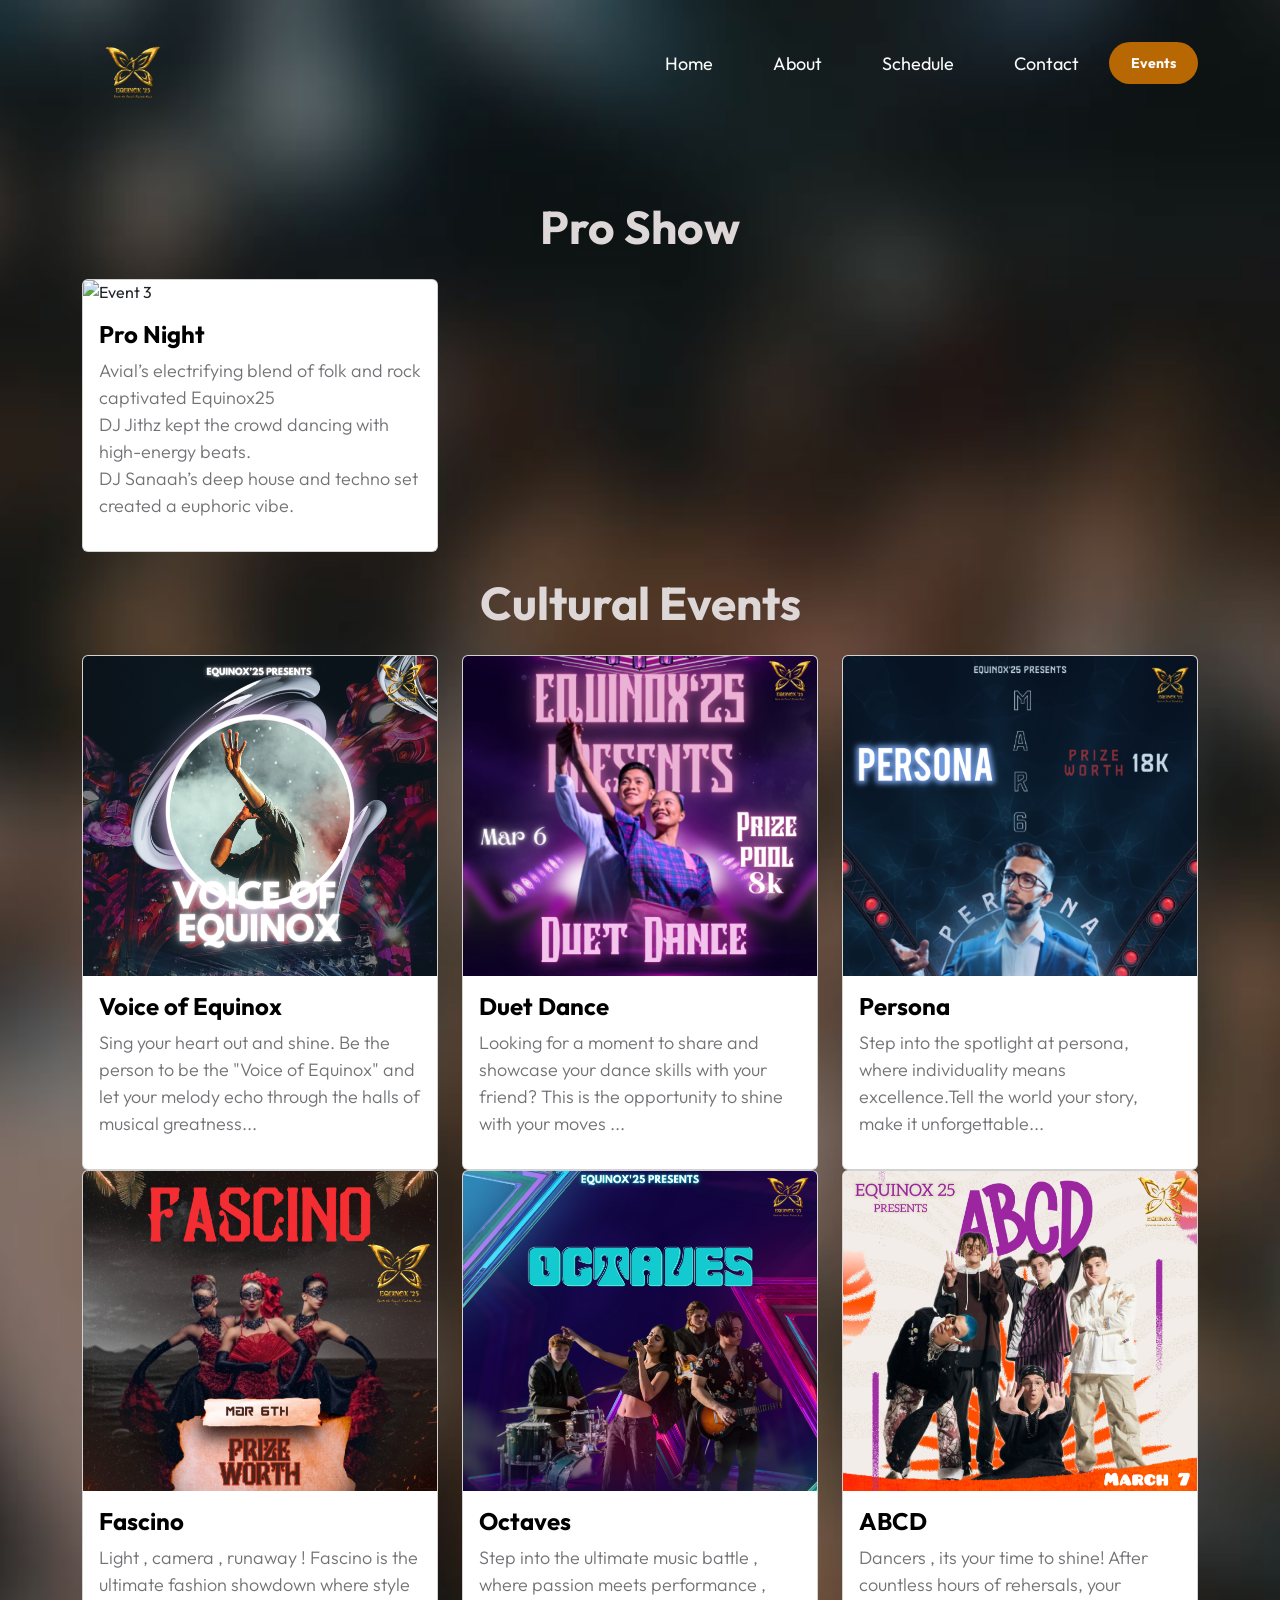
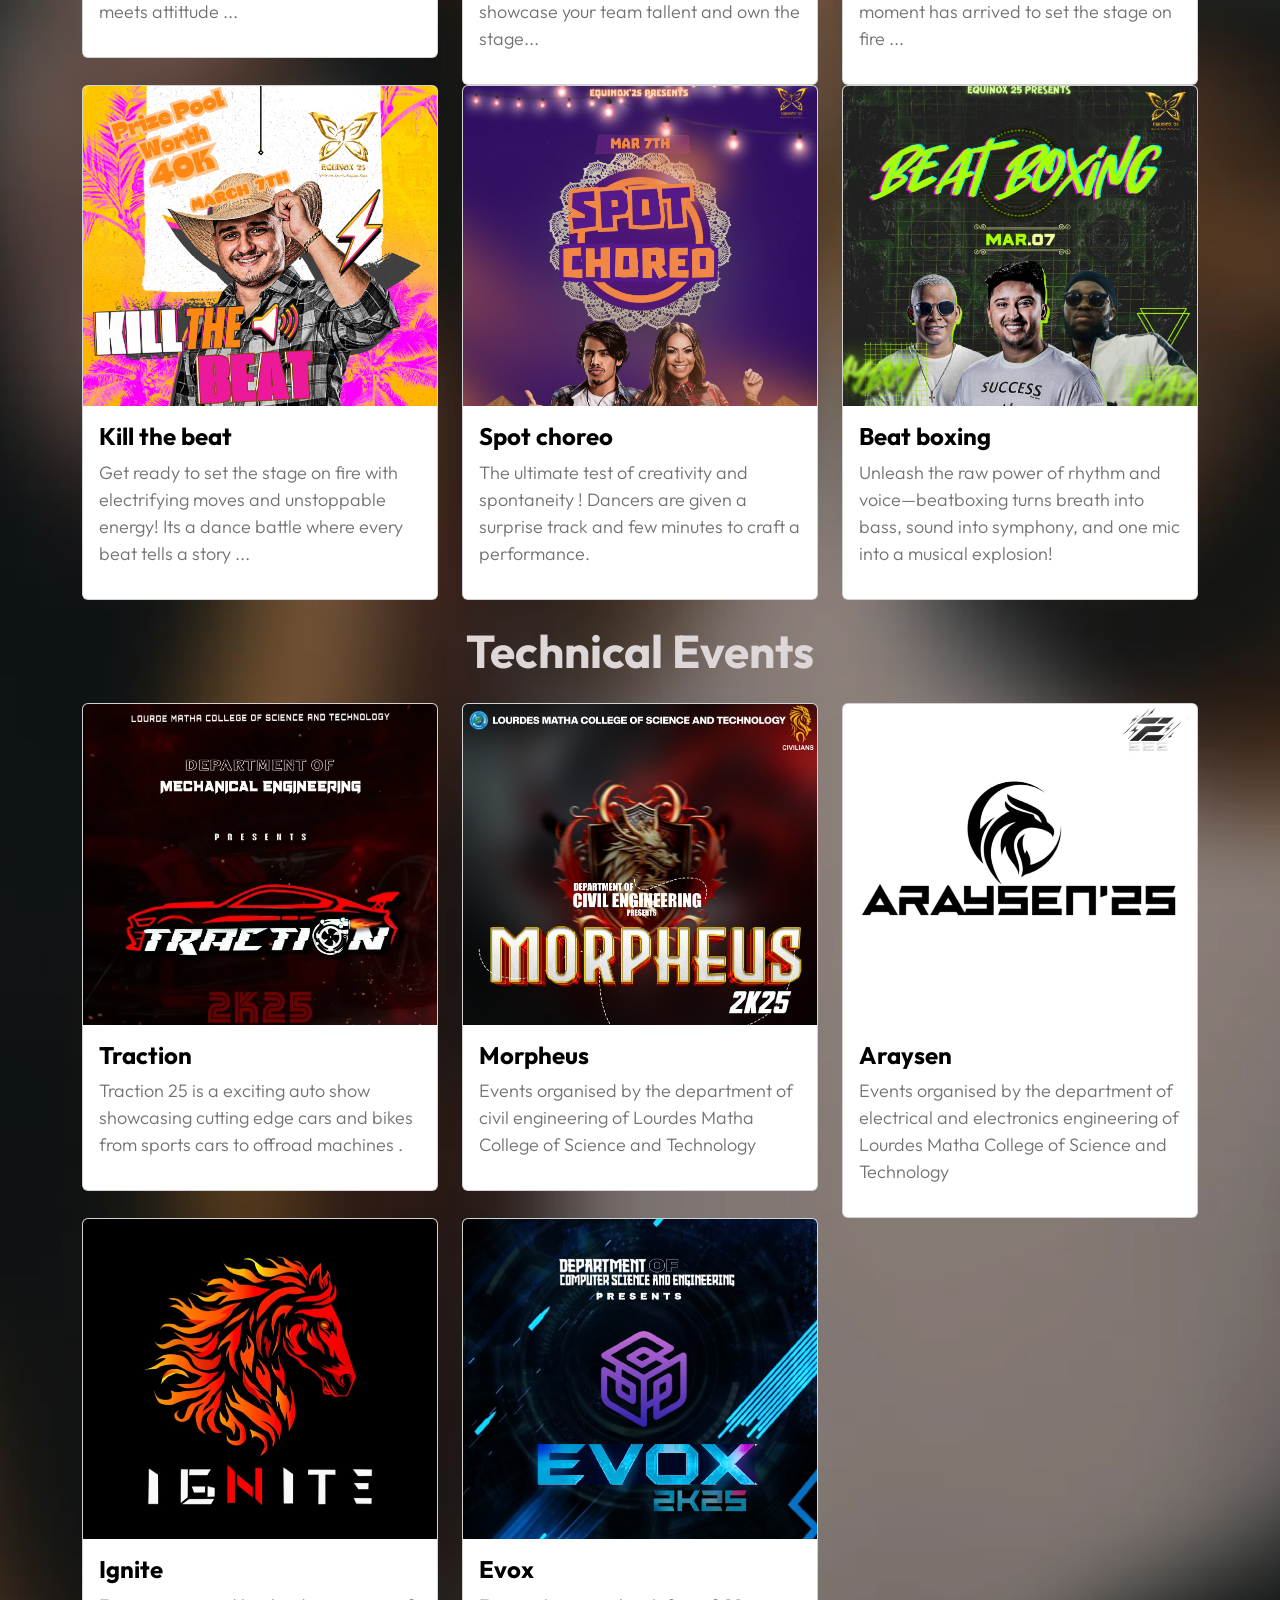
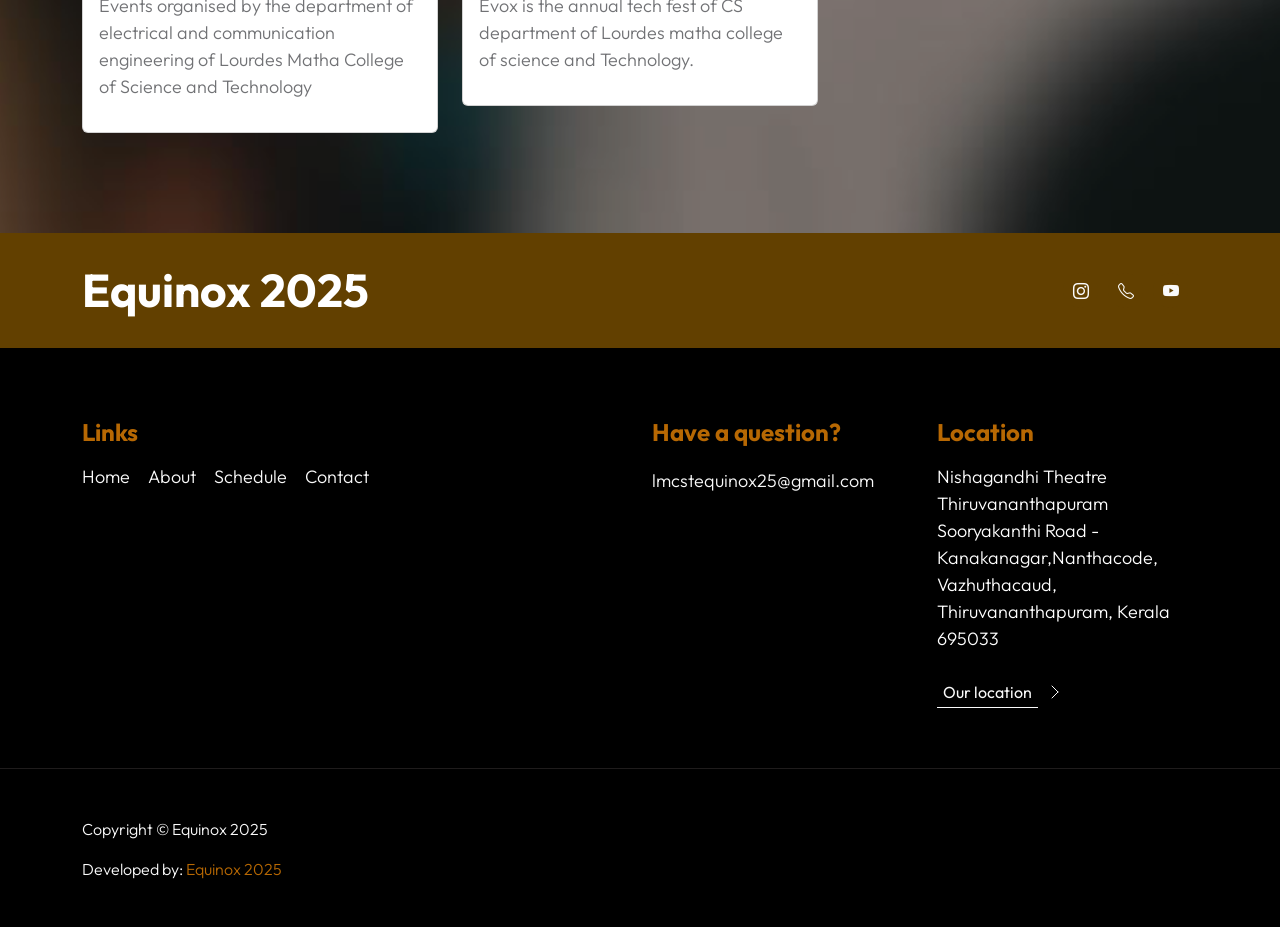
==== commit 4f1bf3ec: "Update register.html" ====
--- a/register.html
+++ b/register.html
@@ -65,428 +65,438 @@
 
 </head>
 
-
 <body>
-
+    
     <main>
         <div id="preloader">
             <img src="images/preloader25.gif" alt="Preloader" />
         </div>
-
-
-
-
-
+       
 
 
         <nav class="navbar navbar-expand-lg">
             <div class="container">
-                <a class="navbar-brand" href="index.html#section_1">
-                    <img src="favicon/equinox 25 2 (1).png" alt="Equinox Logo" height="100">
-                </a>
-                <button class="navbar-toggler" type="button" data-bs-toggle="collapse" data-bs-target="#navbarNav"
-                    aria-controls="navbarNav" aria-expanded="false" aria-label="Toggle navigation">
-                    <span class="navbar-toggler-icon"></span>
-                </button>
-                <div class="collapse navbar-collapse justify-content-end" id="navbarNav">
-                    <ul class="navbar-nav">
+              <a class="navbar-brand" href="index.html#section_1">
+                <img src="favicon/equinox 25 2 (1).png" alt="Equinox Logo" height="100">
+              </a> 
+              <button class="navbar-toggler" type="button" data-bs-toggle="collapse" data-bs-target="#navbarNav" aria-controls="navbarNav" aria-expanded="false" aria-label="Toggle navigation">
+                <span class="navbar-toggler-icon"></span>
+              </button>
+              <div class="collapse navbar-collapse justify-content-end" id="navbarNav">
+                <ul class="navbar-nav">
+                  <li class="nav-item">
+                            <a class="nav-link click-scroll" href="index.html#section_1">Home</a>
+                        </li>
+
                         <li class="nav-item">
-                            <a class="nav-link click-scroll" href="#section_1">Home</a>
+                            <a class="nav-link click-scroll" href="index.html#section_2">About</a>
                         </li>
 
                         <li class="nav-item">
-                            <a class="nav-link click-scroll" href="#section_2">About</a>
+                            <a class="nav-link click-scroll" href="https://drive.google.com/file/d/1dABXLr9fWlJbbq3LhBniafE0rnBZkuqa/view?usp=drivesdk" target="_blank" >Schedule</a>
                         </li>
 
-
+                        
 
                         <li class="nav-item">
-                            <a class="nav-link"
-                                href="https://drive.google.com/file/d/1dABXLr9fWlJbbq3LhBniafE0rnBZkuqa/view?usp=drivesdk"
-                                target="_blank">Schedule</a>
+                            <a class="nav-link click-scroll" href="index.html#contact">Contact</a>
                         </li>
-
-
-                        <!-- <li class="nav-item">
-                            <a class="nav-link click-scroll" href="#gallery">Gallery</a>
-                        </li> -->
-
-                        <li class="nav-item">
-                            <a class="nav-link click-scroll" href="#contact">Contact</a>
-                        </li>
-
                     </ul>
 
-                    <a href="register.html" class="btn custom-btn ">Events</a>
+                    <a href="register.html" class="btn custom-btn d-lg-block ">Events</a>
                 </div>
             </div>
         </nav>
 
 
-        <section class="hero-section" id="section_1">
+        <section class="ticket-section section-padding" id="register">
             <div class="section-overlay"></div>
-
-            <div class="container d-flex justify-content-center align-items-center">
-                <div class="row">
-
-                    <div class="col-12 mt-auto mb-5 text-center">
-                        <small>LMCST Presents</small>
-
-                        <h1 class="text-white mb-5">Equinox 2025</h1>
-
-                        <a class="btn custom-btn smoothscroll" href="#section_2">Ignite the spark , feel the rush</a>
-                    </div>
-
-                    <div class="col-lg-12 col-12 mt-auto d-flex flex-column flex-lg-row text-center">
-                        <div class="date-wrap">
-                            <h5 class="text-white">
-                                <i class="custom-icon bi-clock me-2"></i>
-                                06 - 07<sup>th</sup>, March 2025
-                            </h5>
+            <div class="container">
+              <div class="row">
+                <div class="col-lg-12">
+                  <h2 class="text-center mb-4">Pro Show</h2>
+                </div>
+                <div class="col-lg-4 col-md-6 col-sm-12">
+                  <div class="card">
+                    <img src="images/posters/ps.png" class="card-img-top" alt="Event 3">
+                    <div class="card-body">
+                      <h5 class="card-title">Pro Night</h5>
+                      <p class="card-text">
+                        Avial’s electrifying blend of folk and rock captivated Equinox25
+                        <br>
+                        DJ Jithz kept the crowd dancing with high-energy beats.
+                        <br>
+                        DJ Sanaah’s deep house and techno set created a euphoric vibe.</p>
+                      <div class="slideable">
+                        <!-- <p class="card-text">Details about Event 3</p> -->
+                        <a href="https://makemypass.com/equinox25" target="_blank" class="btn btn-primary">Register</a>
+                        
+                      </div>
+                    </div>
+                  </div>
+                </div>
+                
+              </div>
+              <br>
+              <div class="row">
+                <div class="col-lg-12">
+                  <h2 class="text-center mb-4">Cultural Events</h2>
+                </div>
+
+
+                <div class="col-lg-4 col-md-6 col-sm-12">
+                    <div class="card">
+                      <img src="images/posters/voe.png" class="card-img-top" alt="Event 3">
+                      <div class="card-body">
+                        <h5 class="card-title">Voice of Equinox</h5>
+                        <p class="card-text">Sing your heart out and shine. Be the person to be the "Voice of Equinox" and let your melody echo through the halls of musical greatness...</p>
+                        <div class="slideable">
+                          <!-- <p class="card-text">Details about Event 3</p> -->
+                          <a href="https://drive.google.com/file/d/1aq3MwOQsE5-MIClUqsuBweSNYyuPV1uY/view?usp=drivesdk" target="_blank" class="btn btn-primary">Guidelines</a>
+                          <a href="https://docs.google.com/forms/d/e/1FAIpQLSeM30Qgs7FQVw_jMO10DF70hUuHliIs6Jh7-uCshsgeXdmkaw/viewform?usp=header" target="_blank" class="btn btn-primary">Register</a>
                         </div>
-
-                        <div class="location-wrap mx-auto py-3 py-lg-0">
-                            <h5 class="text-white">
-                                <i class="custom-icon bi-geo-alt me-2"></i>
-                                Nishagandhi Auditorium, Trivandrum
-                            </h5>
+                      </div>
+                    </div>
+                  </div>
+
+                <div class="col-lg-4 col-md-6 col-sm-12">
+                  <div class="card">
+                    <img src="images/posters/duet.png" class="card-img-top" alt="Event 1">
+                    <div class="card-body">
+                      <h5 class="card-title">Duet Dance</h5>
+                      <p class="card-text">Looking for a moment to share and showcase your dance skills with your friend?  This is the opportunity to shine with your moves ... </p>
+                      <div class="slideable">
+                        <!-- <p class="card-text">Details about Event 1</p> -->
+                        <a href="https://drive.google.com/file/d/1air8qB54TrK6l5uxnLM2QLWGX2jOKQ47/view?usp=drivesdk" target="_blank" class="btn btn-primary">Guidelines</a>
+                        <a href="https://docs.google.com/forms/d/e/1FAIpQLScowQ5lQZubcImhh6PiVBeOYm8MkaAJ1yi_mkQqfyT1qz9G5A/viewform?usp=header" target="_blank" class="btn btn-primary">Register</a>
+                      </div>
+                    </div>
+                  </div>
+                </div>
+
+                <div class="col-lg-4 col-md-6 col-sm-12">
+                  <div class="card">
+                    <img src="images/posters/persona.png" class="card-img-top" alt="Event 2">
+                    <div class="card-body">
+                      <h5 class="card-title">Persona</h5>
+                      <p class="card-text">Step into the spotlight at persona, where individuality means excellence.Tell the world your story, make it unforgettable...</p>
+                      <div class="slideable">
+                        <!-- <p class="card-text">Details about Event 2</p> -->
+                        <a href="https://drive.google.com/file/d/1at1P1v4jbV1YhIIgJvi8T8gXnKDKiCwe/view?usp=sharing" target="_blank" class="btn btn-primary">Guidelines</a>
+                        <a href="https://docs.google.com/forms/d/e/1FAIpQLSdWAufLUohOlcWZQt6JSPEp85sb69SBNS95IraCnaaN-K5rUw/viewform?usp=header" target="_blank" class="btn btn-primary">Register</a>
+                      </div>
+                    </div>
+                  </div>
+                </div>
+
+                <div class="col-lg-4 col-md-6 col-sm-12">
+                  <div class="card">
+                    <img src="images/posters/fascino.png" class="card-img-top" alt="Event 3">
+                    <div class="card-body">
+                      <h5 class="card-title">Fascino</h5>
+                      <p class="card-text">Light , camera , runaway ! Fascino is the ultimate fashion showdown where style meets attittude ...</p>
+                      <div class="slideable">
+                        <!-- <p class="card-text">Details about Event 3</p> -->
+                        <a href="https://drive.google.com/file/d/1ark6ZGY-p7v4bvk5AM8V4APUYFuffshb/view?usp=sharing" target="_blank" class="btn btn-primary">Guidelines</a>
+                        <a href="https://docs.google.com/forms/d/e/1FAIpQLSds2wvz4cMzhx72Z68fxe4dRWoRKPwsRFWRe-ixUJmJhLmDZA/viewform" target="_blank" class="btn btn-primary">Register</a>
+                      </div>
+                    </div>
+                  </div>
+                </div>
+
+
+
+                  <div class="col-lg-4 col-md-6 col-sm-12">
+                    <div class="card">
+                      <img src="images/posters/octaves.png" class="card-img-top" alt="Event 3">
+                      <div class="card-body">
+                        <h5 class="card-title">Octaves</h5>
+                        <p class="card-text">Step into the ultimate music battle , where passion meets performance , showcase your team tallent and own the stage...</p>
+                        <div class="slideable">
+                          <!-- <p class="card-text">Details about Event 3</p> -->
+                          <a href="https://drive.google.com/file/d/1af1LMZL3wrEzjvtO8OCsjCamHZ34beoc/view?usp=sharing" target="_blank" class="btn btn-primary">Guidelines</a>
+                          <a href="https://docs.google.com/forms/d/e/1FAIpQLSfntjBCEB5TsSRP6kzY4Vv9LHrEhWF8V7PS-8iV-Vs6QRXwLw/viewform" target="_blank" class="btn btn-primary">Register</a>
                         </div>
-
-                        <div class="social-share">
-                            <ul class="social-icon d-flex align-items-center justify-content-center">
-                                <!-- <span class="text-white me-3">Share:</span> -->
-
-
-
-
-                                <li class="social-icon-item">
-                                    <a href="https://www.instagram.com/equinox.2k25?igsh=MTU3anlocGFlbjFp" target="_blank"
-                                        class="social-icon-link">
-                                        <span class="bi-instagram"></span>
-                                    </a>
-                                </li>
-
-                                <li class="social-icon-item">
-                                    <a href="tel:+91 6282607159" class="social-icon-link">
-                                        <span class="bi-telephone"></span> <!-- Phone icon from Bootstrap Icons -->
-                                    </a>
-                                </li>
-
-                                <li class="social-icon-item">
-                                    <a href="https://youtube.com/@lourdesmathacollegelmcst1002?si=cwy1lC0A56OvrxjX" target="_blank"
-                                        class="social-icon-link">
-                                        <span class="bi-youtube"></span>
-                                    </a>
-                                </li>
-                            </ul>
+                      </div>
+                    </div>
+                  </div>
+
+                  <div class="col-lg-4 col-md-6 col-sm-12">
+                    <div class="card">
+                      <img src="images/posters/abcd.png" class="card-img-top" alt="Event 3">
+                      <div class="card-body">
+                        <h5 class="card-title">ABCD</h5>
+                        <p class="card-text">Dancers , its your time to shine! After countless hours of rehersals, your moment has arrived to set the stage on fire ...</p>
+                        <div class="slideable">
+                          <!-- <p class="card-text">Details about Event 3</p> -->
+                          <a href="https://drive.google.com/file/d/1b89L4Nn7pUxZfkdRzRoalQFosutNTJdh/view?usp=sharing" target="_blank" class="btn btn-primary">Guidelines</a>
+                          <a href="https://docs.google.com/forms/d/e/1FAIpQLSc-vak86wvzpMW7vAojUMgrOFYTXmj1YwFQciwkB1XB0qQSqA/viewform" target="_blank" class="btn btn-primary">Register</a>
                         </div>
-                    </div>
-                </div>
-            </div>
-
-            <div class="video-wrap">
-                <video autoplay="" loop="" muted="" class="custom-video" poster="">
-                    <source src="video/pexels-2022395.mp4" type="video/mp4">
-
-                    Your browser does not support the video tag.
-                </video>
-            </div>
-        </section>
-
-
-        <section class="about-section section-padding" id="section_2">
-            <div class="container">
-                <div class="row">
-
-                    <div class="col-lg-6 col-12 mb-4 mb-lg-0 d-flex align-items-center">
-                        <div class="services-info">
-                            <h2 class="text-white mb-4">About Equinox 2025</h2>
-
-                            <p class="text-white">Equinox Is The Annual Inter-Collegiate Techno-Cultural Fest Hosted By
-                                Lourdes Matha College of Science and Technology. </p>
-
-
-
-                            <p class="text-white">Welcome to our annual college fest, a celebration of creativity,
-                                talent, and community spirit. This year's event promises to be bigger and better than
-                                ever before, with a range of exciting activities and performances lined up for you.
-                            </p>
-
-                            <p class="text-white">Our college fest is an opportunity for students to showcase their
-                                skills and talents across a range of domains, including music, dance, drama, arts, and
-                                sports. It is also a chance for students to come together and enjoy a fun-filled day of
-                                entertainment, socializing, and networking.
-                            </p>
-
-                            <p class="text-white">
-                                Our fest is organized by a team of dedicated volunteers from the student community,
-                                along with faculty members and staff. We have put in months of hard work and planning to
-                                create an unforgettable experience for everyone.
-                            </p>
-
-                            <p class="text-white">We invite all students, faculty, staff, and members of the local
-                                community to join us for this exciting event. Come and be a part of the festivities and
-                                experience the vibrant energy and enthusiasm of our college community.</p>
-
-
+                      </div>
+                    </div>
+                  </div>
+                  <div class="col-lg-4 col-md-6 col-sm-12">
+                    <div class="card">
+                      <img src="images/posters/ktb.png" class="card-img-top" alt="Event 3">
+                      <div class="card-body">
+                        <h5 class="card-title">Kill the beat</h5>
+                        <p class="card-text">Get ready to set the stage on fire with electrifying moves and unstoppable energy! Its a dance battle where every beat tells a story ...</p>
+                        <div class="slideable">
+                          <!-- <p class="card-text">Details about Event 3</p> -->
+                          <a href="https://drive.google.com/file/d/1bIbL_pik_Zb03U0wJDBnsR7yAUDukwYM/view?usp=sharing" target="_blank" class="btn btn-primary">Guidelines</a>
+                          <a href="https://docs.google.com/forms/d/e/1FAIpQLSeHtjJatdyVM-bSWVYhU1AHGP2hOUn_7yfp0GY4694rwTZ6xQ/viewform" target="_blank" class="btn btn-primary">Register</a>
                         </div>
-                    </div>
-
-
-                    <div class="col-lg-6 col-12">
-                        <div class="about-text-wrap">
-                            <img src="images/logon.jpg" class="about-image img-fluid">
+                      </div>
+                    </div>
+                  </div>
+                  <div class="col-lg-4 col-md-6 col-sm-12">
+                    <div class="card">
+                      <img src="images/posters/sc.png" class="card-img-top" alt="Event 3">
+                      <div class="card-body">
+                        <h5 class="card-title">Spot choreo</h5>
+                        <p class="card-text">The ultimate test of creativity and spontaneity ! Dancers are given a surprise track and few minutes to craft a performance. </p>
+                        <div class="slideable">
+                          <!-- <p class="card-text">Details about Event 3</p> -->
+                          <a href="https://drive.google.com/file/d/1b9fvwULyEGJy7Dmnjh_fiTAOoZHt0CTk/view?usp=sharing" target="_blank" class="btn btn-primary">Guidelines</a>
+                          <a href="https://docs.google.com/forms/d/e/1FAIpQLSczVjlYRNH3eEiJMGi7DX6i8xlBXsBXUm_ySqz2vF8XrLjMUA/viewform" target="_blank" class="btn btn-primary">Register</a>
                         </div>
-
-                    </div>
-
-
-                </div>
-            </div>
-
-
-
-        </section>
-
-
-
-
-
-        <!-- Contact section added by dev -->
-        <section class="contact-section section-padding" id="contact">
-            <div class="container">
-                <div class="row">
-
-                    <div class="col-lg-8 col-12 mx-auto">
-                        <h2 class="text-center mb-4">Interested? Let's talk</h2>
-
-                        <nav class="d-flex justify-content-center">
-                            <div class="nav nav-tabs align-items-baseline justify-content-center" id="nav-tab"
-                                role="tablist">
-                                <button class="nav-link active" id="nav-ContactForm-tab" data-bs-toggle="tab"
-                                    data-bs-target="#nav-ContactForm" type="button" role="tab"
-                                    aria-controls="nav-ContactForm" aria-selected="false">
-                                    <h5>Contact Us</h5>
-                                </button>
-
-                                <button class="nav-link" id="nav-ContactMap-tab" data-bs-toggle="tab"
-                                    data-bs-target="#nav-ContactMap" type="button" role="tab"
-                                    aria-controls="nav-ContactMap" aria-selected="false">
-                                    <h5>Location</h5>
-                                </button>
-                            </div>
-                        </nav>
-
-                        <div class="tab-content shadow-lg mt-5" id="nav-tabContent">
-                            <div class="tab-pane fade show active" id="nav-ContactForm" role="tabpanel"
-                                aria-labelledby="nav-ContactForm-tab">
-                                <form id="contact-form" action="https://formspree.io/f/xvgzeqkw" class="custom-form contact-form mb-5 mb-lg-0" method="post"
-                                    role="form">
-                                    <!-- Form is mportant , removing it messes up the maps layout -->
-                                    <div class="contact-form-body">
-                                        <div class="row">
-                                            <div class="col-lg-6 col-md-6 col-12">
-                                                <input type="text" name="contact-name" id="contact-name"
-                                                    class="form-control" placeholder="Full name" required>
-                                            </div>
-
-                                            <div class="col-lg-6 col-md-6 col-12">
-                                                <input type="email" name="email" id="contact-email"
-                                                    pattern="[^ @]*@[^ @]*" class="form-control"
-                                                    placeholder="Email address" required>
-                                            </div>
-                                        </div>
-
-                                        <input type="text" name="contact-company" id="contact-company"
-                                            class="form-control" placeholder="College" required>
-
-                                        <textarea name="message" rows="3" class="form-control"
-                                            id="contact-message" placeholder="Message"></textarea>
-
-                                        <div class="col-lg-4 col-md-10 col-8 mx-auto">
-                                            <button type="submit" class="form-control">Send message</button>
-                                        </div>
-                                    </div>
-                                </form>
-                            </div>
-
-                            <div class="tab-pane fade" id="nav-ContactMap" role="tabpanel"
-                                aria-labelledby="nav-ContactMap-tab">
-                                <iframe
-                                    src="https://www.google.com/maps/embed?pb=!1m18!1m12!1m3!1d3945.8762703087928!2d76.95453527485239!3d8.511392691530714!2m3!1f0!2f0!3f0!3m2!1i1024!2i768!4f13.1!3m3!1m2!1s0x3b05bbce94919441%3A0xac2d8450994e94cc!2sNishagandhi%20Theater%20Thiruvananthapuram!5e0!3m2!1sen!2sin!4v1740467206786!5m2!1sen!2sin"
-                                    width="600" height="450" style="border:0;" allowfullscreen="" loading="lazy"
-                                    referrerpolicy="no-referrer-when-downgrade"></iframe>
-                                <!-- You can easily copy the embed code from Google Maps -> Share -> Embed a map // -->
-                            </div>
+                      </div>
+                    </div>
+                  </div>
+                  <div class="col-lg-4 col-md-6 col-sm-12">
+                    <div class="card">
+                      <img src="images/posters/bb.png" class="card-img-top" alt="Event 3">
+                      <div class="card-body">
+                        <h5 class="card-title">Beat boxing</h5>
+                        <p class="card-text">Unleash the raw power of rhythm and voice—beatboxing turns breath into bass, sound into symphony, and one mic into a musical explosion!</p>
+                        <div class="slideable">
+                          <!-- <p class="card-text">Details about Event 3</p> -->
+                          <a href="https://drive.google.com/file/d/1ahxCaiVEIpsvvTJfZZiXaGhO1nHS1hOh/view?usp=sharing" target="_blank" class="btn btn-primary">Guidelines</a>
+                          <a href="https://docs.google.com/forms/d/e/1FAIpQLSfMqe3lPzWhvupsuC6KWMQlrvvZEcCUlDci17TveMPBu5jkfg/viewform" target="_blank" class="btn btn-primary">Register</a>
                         </div>
-                    </div>
-
-                </div>
-            </div>
-        </section>
+                      </div>
+                    </div>
+                  </div>
+                  
+
+              </div>
+              <br>
+              <div class="row">
+                <div class="col-lg-12">
+                  <h2 class="text-center mb-4">Technical Events</h2>
+                </div>
+                <div class="col-lg-4 col-md-6 col-sm-12">
+                  <div class="card">
+                    <img src="images/posters/traction.png" class="card-img-top" alt="Event 3">
+                    <div class="card-body">
+                      <h5 class="card-title">Traction</h5>
+                      <p class="card-text">Traction 25 is a exciting auto show showcasing cutting edge cars and bikes from sports cars to offroad machines .</p>
+                      <div class="slideable">
+                        <!-- <p class="card-text">Details about Event 3</p> -->
+                        <a href="https://drive.google.com/file/d/1eJaNyugXR5lLCWmmnmZM2FuC53uipBnK/view?usp=drivesdk" target="_blank" class="btn btn-primary">Brochure</a>
+                        
+                      </div>
+                    </div>
+                  </div>
+                </div>
+                <div class="col-lg-4 col-md-6 col-sm-12">
+                  <div class="card">
+                    <img src="images/posters/civil.png" class="card-img-top" alt="Event 3">
+                    <div class="card-body">
+                      <h5 class="card-title">Morpheus</h5>
+                      <p class="card-text">Events organised by the department of civil engineering of Lourdes Matha College of Science and Technology</p>
+                      <div class="slideable">
+                        <!-- <p class="card-text">Details about Event 3</p> -->
+                        <a href="https://drive.google.com/file/d/1eGPP7Yy53EqlZGPgx2t-d28bkAjB2WcF/view?usp=sharing" target="_blank" class="btn btn-primary">Brochure</a>
+                        
+                      </div>
+                    </div>
+                  </div>
+                </div>
+                <div class="col-lg-4 col-md-6 col-sm-12">
+                  <div class="card">
+                    <img src="images/posters/eee.png" class="card-img-top" alt="Event 3">
+                    <div class="card-body">
+                      <h5 class="card-title">Araysen</h5>
+                      <p class="card-text">Events organised by the department of electrical and electronics engineering of Lourdes Matha College of Science and Technology</p>
+                      <div class="slideable">
+                        <!-- <p class="card-text">Details about Event 3</p> -->
+                        <a href="https://drive.google.com/file/d/1e7Nb5RZ1xqrAETpEiuPz5P0_dGQR8aKN/view?usp=sharing" target="_blank" class="btn btn-primary">Brochure</a>
+                        
+                      </div>
+                    </div>
+                  </div>
+                </div>
+                <div class="col-lg-4 col-md-6 col-sm-12">
+                  <div class="card">
+                    <img src="images/posters/ece.png" class="card-img-top" alt="Event 3">
+                    <div class="card-body">
+                      <h5 class="card-title">Ignite</h5>
+                      <p class="card-text">Events organised by the department of electrical and communication engineering of Lourdes Matha College of Science and Technology</p>
+                      <div class="slideable">
+                        <!-- <p class="card-text">Details about Event 3</p> -->
+                        <a href="https://drive.google.com/file/d/1e3iT9mT_Kh4Tc0IebDrtceS1Ll0H-2ns/view?usp=sharing" target="_blank" class="btn btn-primary">Brochure</a>
+                        
+                      </div>
+                    </div>
+                  </div>
+                </div>
+                <div class="col-lg-4 col-md-6 col-sm-12">
+                  <div class="card">
+                    <img src="images/posters/evox.png" class="card-img-top" alt="Event 3">
+                    <div class="card-body">
+                      <h5 class="card-title">Evox</h5>
+                      <p class="card-text">Evox is the annual tech fest of CS department of Lourdes matha college of science and Technology. </p>
+                      <div class="slideable">
+                        <!-- <p class="card-text">Details about Event 3</p> -->
+                        <a href="https://drive.google.com/file/d/1eOrIMXIe3_L0xbKdWrocoVxq0cd7RRjP/view?usp=drivesdk" target="_blank" class="btn btn-primary">Brochure</a>
+                        
+                      </div>
+                    </div>
+                  </div>
+                </div>
+
+              </div>                
+          </section>
+
+
+
+
+
+
+
+
     </main>
 
 
-
-
     <footer class="site-footer">
-        <div class="site-footer-top">
-            <div class="container">
-                <div class="row">
-
-                    <div class="col-lg-6 col-12">
-                        <h2 class="text-white mb-lg-0">Equinox 2025</h2>
-                    </div>
-
-                    <div class="col-lg-6 col-12 d-flex justify-content-lg-end align-items-center">
-                        <ul class="social-icon d-flex justify-content-lg-end">
-                            <li class="social-icon-item">
-                                <a href="https://www.instagram.com/equinox.2k25?igsh=MTU3anlocGFlbjFp" target="_blank"
-                                    class="social-icon-link">
-                                    <span class="bi-instagram"></span>
-                                </a>
-                            </li>
-
-                            <li class="social-icon-item">
-                                <a href="tel:+91 6282607159" class="social-icon-link">
-                                    <span class="bi-telephone"></span> <!-- Phone icon from Bootstrap Icons -->
-                                </a>
-                            </li>
-
-                            <li class="social-icon-item">
-                                <a href="https://youtube.com/@lourdesmathacollegelmcst1002?si=cwy1lC0A56OvrxjX" target="_blank"
-                                    class="social-icon-link">
-                                    <span class="bi-youtube"></span>
-                                </a>
-                            </li>
-                            
-                        </ul>
-                    </div>
-                </div>
-            </div>
-        </div>
-
-        <div class="container">
-            <div class="row">
-
-                <div class="col-lg-6 col-12 mb-4 pb-2">
-                    <h5 class="site-footer-title mb-3">Links</h5>
-
-                    <ul class="site-footer-links">
-                        <li class="site-footer-link-item">
-                            <a href="#" class="site-footer-link">Home</a>
-                        </li>
-
-                        <li class="site-footer-link-item">
-                            <a href="#section_2" class="site-footer-link">About</a>
-                        </li>
-
-
-
-                        <li class="site-footer-link-item">
-                            <a href="https://drive.google.com/file/d/1dABXLr9fWlJbbq3LhBniafE0rnBZkuqa/view?usp=drivesdk"
-                                target="_blank" class="site-footer-link">Schedule</a>
-                        </li>
-
-                    
-
-                        <li class="site-footer-link-item">
-                            <a href="#contact" class="site-footer-link">Contact</a>
-                        </li>
-                    </ul>
-                </div>
-
-                <div class="col-lg-3 col-md-6 col-12 mb-4 mb-lg-0">
-                    <h5 class="site-footer-title mb-3">Have a question?</h5>
-
-                    <p class="text-white d-flex mb-1">
-
-                    </p>
-
-                    <p class="text-white d-flex">
-                        <a href="mailto:hello@company.com" class="site-footer-link">
-                            lmcstequinox25@gmail.com
-                        </a>
-                    </p>
-                </div>
-                <div class="col-lg-3 col-md-6 col-11 mb-4 mb-lg-0 mb-md-0">
-                    <h5 class="site-footer-title mb-3">Location</h5>
-
-                    <p class="text-white d-flex mt-3 mb-2">
-                        Nishagandhi Theatre Thiruvananthapuram
-                        Sooryakanthi Road - Kanakanagar,Nanthacode, Vazhuthacaud, Thiruvananthapuram, Kerala 695033</p>
-
-                    <a class="link-fx-1 color-contrast-higher mt-3" href="index.html#contact">
-                        <span>Our location</span>
-                        <svg class="icon" viewBox="0 0 32 32" aria-hidden="true">
-                            <g fill="none" stroke="currentColor" stroke-linecap="round" stroke-linejoin="round">
-                                <circle cx="16" cy="16" r="15.5"></circle>
-                                <line x1="10" y1="18" x2="16" y2="12"></line>
-                                <line x1="16" y1="12" x2="22" y2="18"></line>
-                            </g>
-                        </svg>
-                    </a>
-                </div>
-            </div>
-        </div>
-        <div class="site-footer-bottom">
-            <div class="container">
-                <div class="row">
-
-                    <div class="col-lg-3 col-12 mt-5">
-                        <p class="copyright-text">Copyright © Equinox 2025</p>
-                        <p class="copyright-text">Developed by: <a href="">Equinox 2025</a></p>
-                    </div>
-
-                    <div class="col-lg-8 col-12 mt-lg-5">
-                    </div>
-                </div>
-            </div>
-        </div>
-    </footer>
+      <div class="site-footer-top">
+          <div class="container">
+              <div class="row">
+
+                  <div class="col-lg-6 col-12">
+                      <h2 class="text-white mb-lg-0">Equinox 2025</h2>
+                  </div>
+
+                  <div class="col-lg-6 col-12 d-flex justify-content-lg-end align-items-center">
+                      <ul class="social-icon d-flex justify-content-lg-end">
+                          <li class="social-icon-item">
+                              <a href="https://www.instagram.com/equinox.2k25?igsh=MTU3anlocGFlbjFp" target="_blank"
+                                  class="social-icon-link">
+                                  <span class="bi-instagram"></span>
+                              </a>
+                          </li>
+
+                          <li class="social-icon-item">
+                              <a href="tel:+91 6282607159" class="social-icon-link">
+                                  <span class="bi-telephone"></span> <!-- Phone icon from Bootstrap Icons -->
+                              </a>
+                          </li>
+
+                          <li class="social-icon-item">
+                              <a href="https://youtube.com/@lourdesmathacollegelmcst1002?si=cwy1lC0A56OvrxjX" target="_blank"
+                                  class="social-icon-link">
+                                  <span class="bi-youtube"></span>
+                              </a>
+                          </li>
+                          
+                      </ul>
+                  </div>
+              </div>
+          </div>
+      </div>
+
+      <div class="container">
+          <div class="row">
+
+              <div class="col-lg-6 col-12 mb-4 pb-2">
+                  <h5 class="site-footer-title mb-3">Links</h5>
+
+                  <ul class="site-footer-links">
+                      <li class="site-footer-link-item">
+                          <a href="#" class="site-footer-link">Home</a>
+                      </li>
+
+                      <li class="site-footer-link-item">
+                          <a href="#section_2" class="site-footer-link">About</a>
+                      </li>
+
+
+
+                      <li class="site-footer-link-item">
+                          <a href="https://drive.google.com/file/d/1dABXLr9fWlJbbq3LhBniafE0rnBZkuqa/view?usp=drivesdk"
+                              target="_blank" class="site-footer-link">Schedule</a>
+                      </li>
+
+                  
+
+                      <li class="site-footer-link-item">
+                          <a href="#contact" class="site-footer-link">Contact</a>
+                      </li>
+                  </ul>
+              </div>
+
+              <div class="col-lg-3 col-md-6 col-12 mb-4 mb-lg-0">
+                  <h5 class="site-footer-title mb-3">Have a question?</h5>
+
+                  <p class="text-white d-flex mb-1">
+
+                  </p>
+
+                  <p class="text-white d-flex">
+                      <a href="mailto:hello@company.com" class="site-footer-link">
+                          lmcstequinox25@gmail.com
+                      </a>
+                  </p>
+              </div>
+              <div class="col-lg-3 col-md-6 col-11 mb-4 mb-lg-0 mb-md-0">
+                  <h5 class="site-footer-title mb-3">Location</h5>
+
+                  <p class="text-white d-flex mt-3 mb-2">
+                      Nishagandhi Theatre Thiruvananthapuram
+                      Sooryakanthi Road - Kanakanagar,Nanthacode, Vazhuthacaud, Thiruvananthapuram, Kerala 695033</p>
+
+                  <a class="link-fx-1 color-contrast-higher mt-3" href="index.html#contact">
+                      <span>Our location</span>
+                      <svg class="icon" viewBox="0 0 32 32" aria-hidden="true">
+                          <g fill="none" stroke="currentColor" stroke-linecap="round" stroke-linejoin="round">
+                              <circle cx="16" cy="16" r="15.5"></circle>
+                              <line x1="10" y1="18" x2="16" y2="12"></line>
+                              <line x1="16" y1="12" x2="22" y2="18"></line>
+                          </g>
+                      </svg>
+                  </a>
+              </div>
+          </div>
+      </div>
+      <div class="site-footer-bottom">
+          <div class="container">
+              <div class="row">
+
+                  <div class="col-lg-3 col-12 mt-5">
+                      <p class="copyright-text">Copyright © Equinox 2025</p>
+                      <p class="copyright-text">Developed by: <a href="">Equinox 2025</a></p>
+                  </div>
+
+                  <div class="col-lg-8 col-12 mt-lg-5">
+                  </div>
+              </div>
+          </div>
+      </div>
+  </footer>
 
     <!--
-                                                        
-                                             T e m p l a t e M o
-                                                        
-                                                        -->
-
+
+T e m p l a t e M o
+
+-->
     <!-- JAVASCRIPT FILES -->
     <script src="js/jquery.min.js"></script>
     <script src="js/bootstrap.min.js"></script>
     <script src="js/jquery.sticky.js"></script>
-    <script src="js/click-scroll.js"></script>
+    <script src="js/preloader.js"></script>
+    <script src="js/main.js"></script>
     <script src="js/custom.js"></script>
-    <script src="js/jquery.fancybox.min.js"> </script> 
-
-
-    <!-- Contact Section -->
-    <script src="https://smtpjs.com/v3/smtp.js"> </script>
-
-    <script src="https://smtpjs.com/v3/smtp.js"></script>
-
     
 
-    <!-- Lightbox -->
-
-    <script src="js/main.js"></script>
-
-    <script src="js/lightbox.js"></script>
-
-    <!-- Preloader -->
-
-    <script src="js/preloader.js"></script>
-
-
-    <script type="text/javascript" src="https://cdn.emailjs.com/dist/email.min.js"></script>
-
-
-
-
-
-
-
-
 </body>
-
-</html>
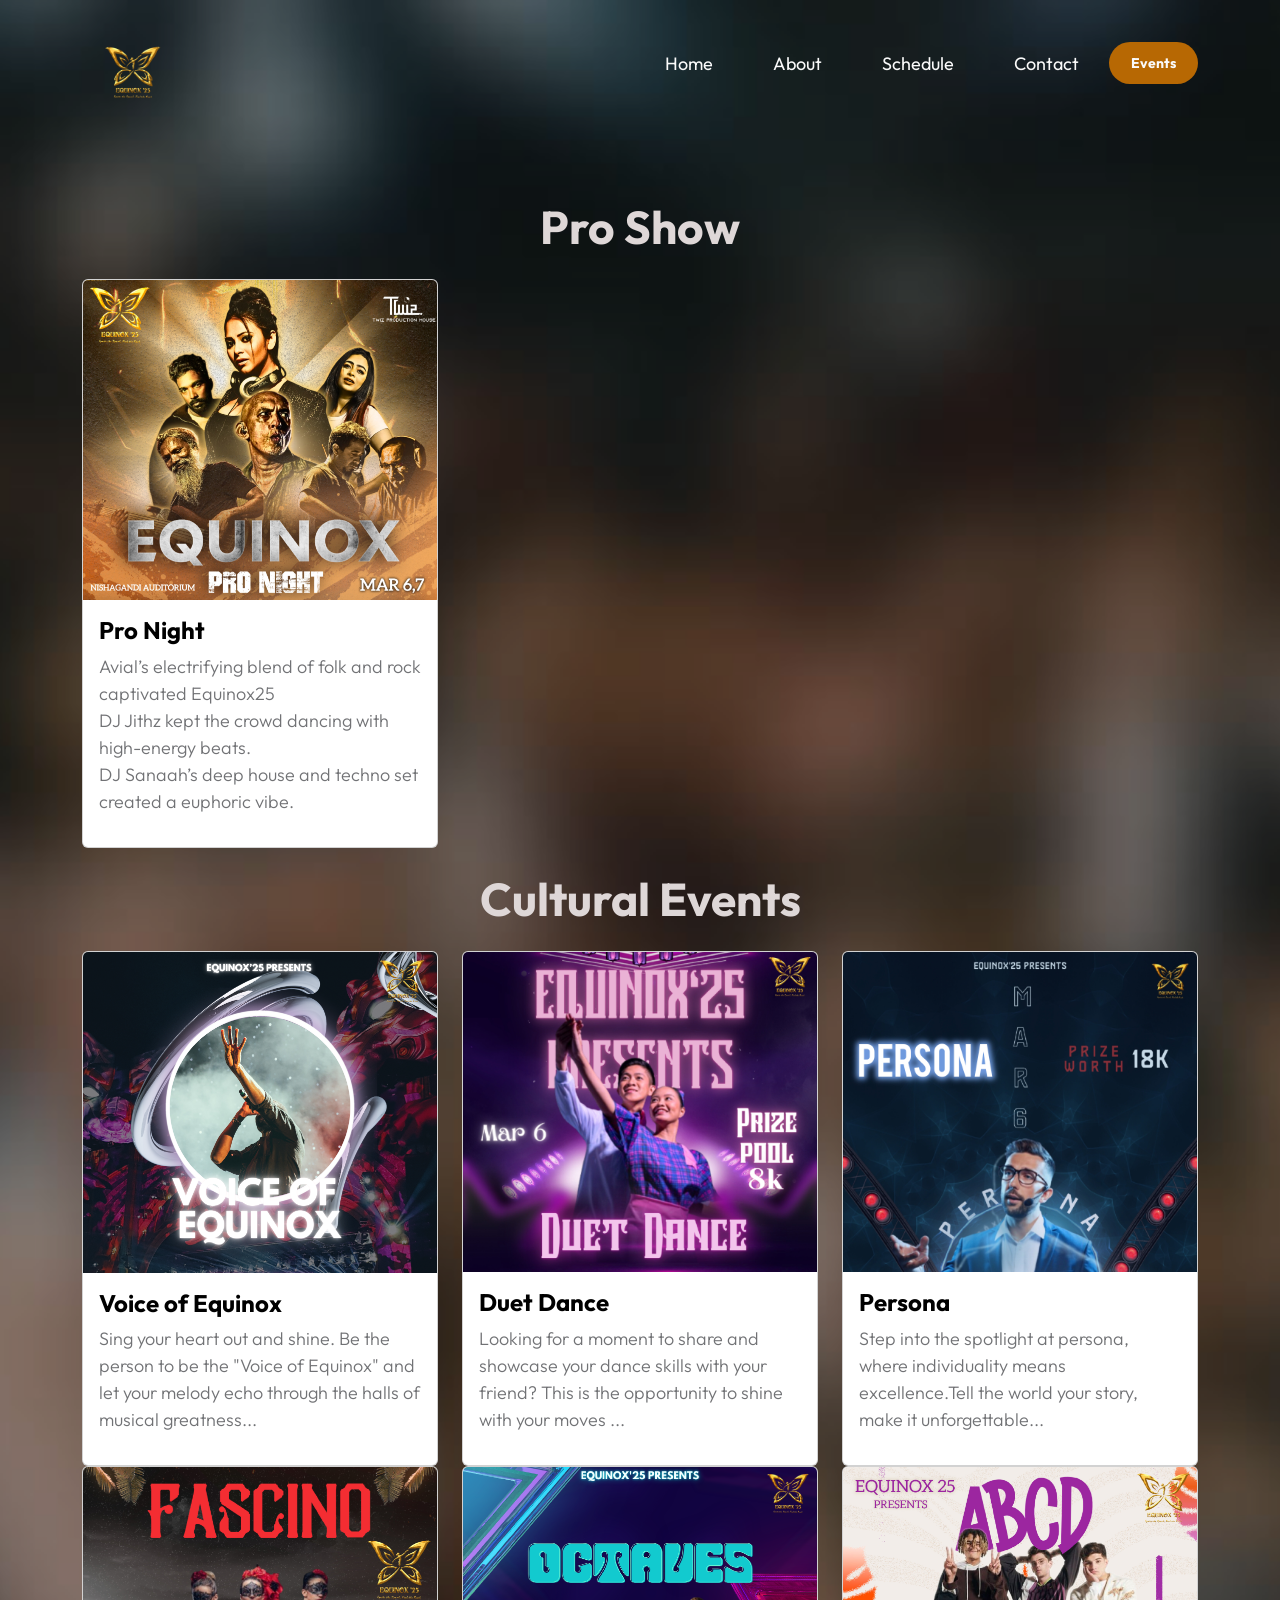
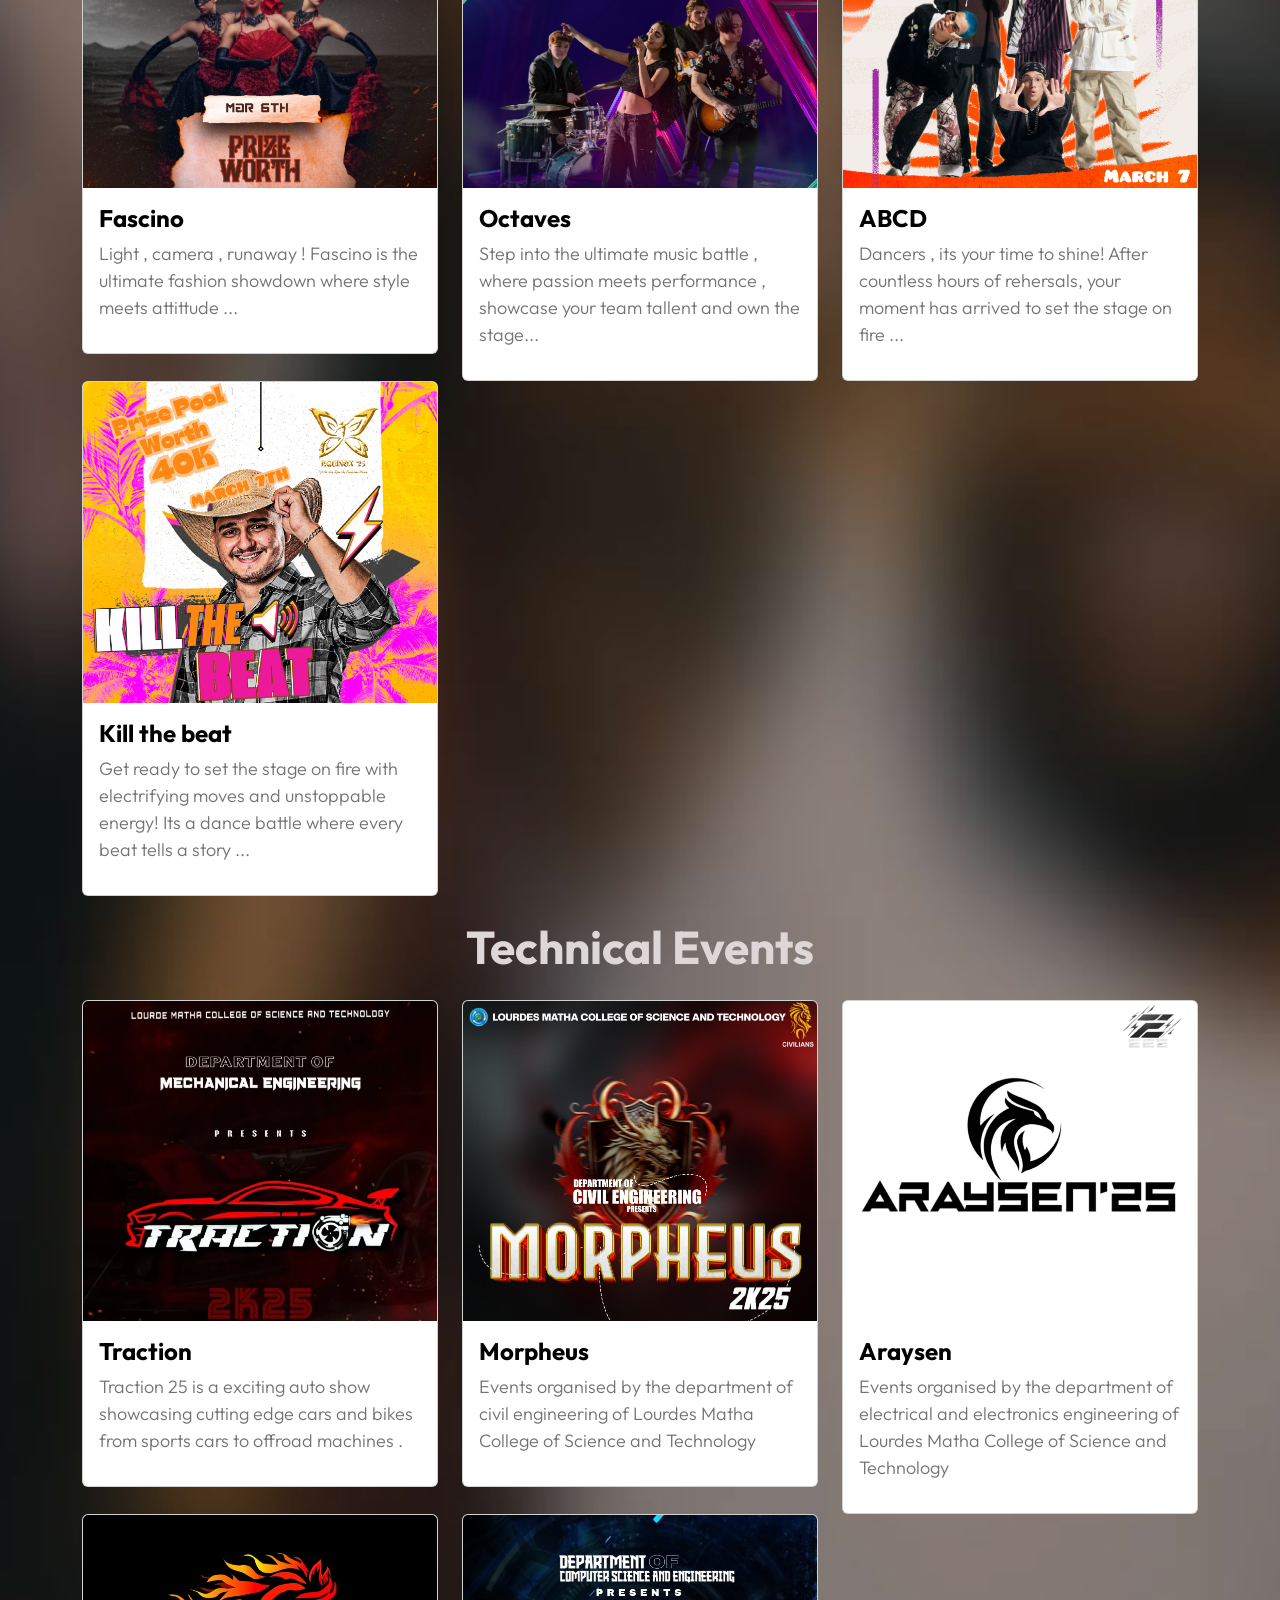
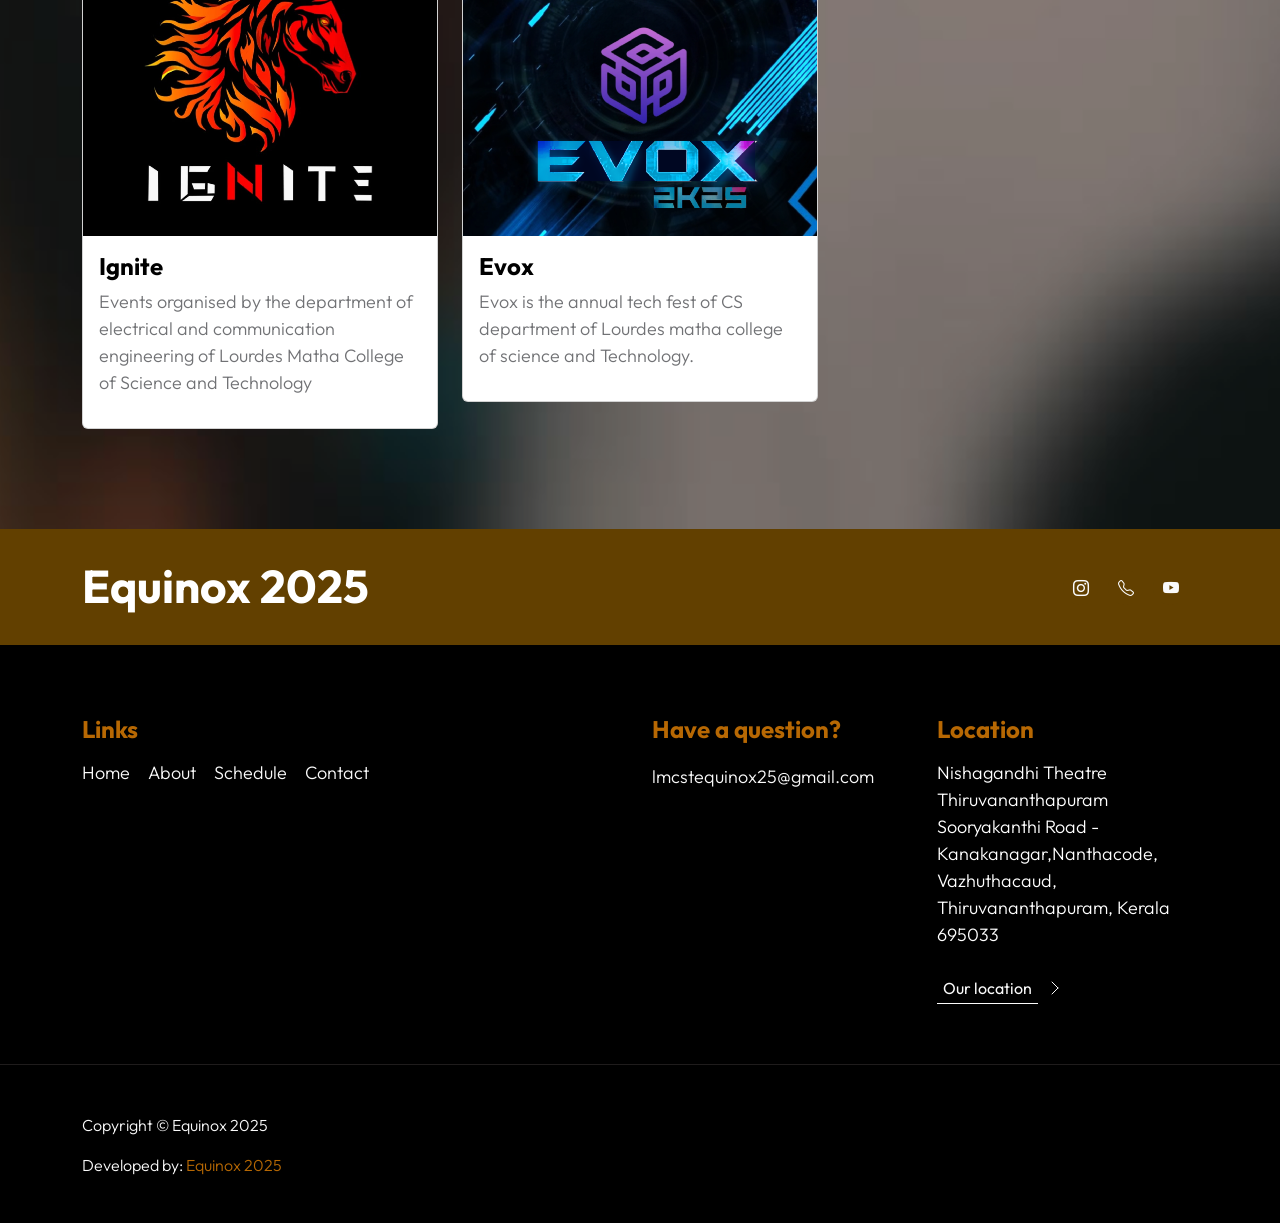
==== commit 12d49aea: "Update register.html" ====
--- a/register.html
+++ b/register.html
@@ -93,7 +93,7 @@
                         </li>
 
                         <li class="nav-item">
-                            <a class="nav-link click-scroll" href="https://drive.google.com/file/d/1dABXLr9fWlJbbq3LhBniafE0rnBZkuqa/view?usp=drivesdk" target="_blank" >Schedule</a>
+                            <a class="nav-link click-scroll" href="https://drive.google.com/file/d/1riE3ZJAtEjuDcNH101cJI_GsnVbu3t4o/view?usp=sharing" target="_blank" >Schedule</a>
                         </li>
 
                         
@@ -152,7 +152,7 @@
                         <p class="card-text">Sing your heart out and shine. Be the person to be the "Voice of Equinox" and let your melody echo through the halls of musical greatness...</p>
                         <div class="slideable">
                           <!-- <p class="card-text">Details about Event 3</p> -->
-                          <a href="https://drive.google.com/file/d/1aq3MwOQsE5-MIClUqsuBweSNYyuPV1uY/view?usp=drivesdk" target="_blank" class="btn btn-primary">Guidelines</a>
+                          <a href="https://drive.google.com/file/d/1pyzyb_JnJOUuwS4b78QiG-c4MeXgrL-u/view?usp=drive_link" target="_blank" class="btn btn-primary">Guidelines</a>
                           <a href="https://docs.google.com/forms/d/e/1FAIpQLSeM30Qgs7FQVw_jMO10DF70hUuHliIs6Jh7-uCshsgeXdmkaw/viewform?usp=header" target="_blank" class="btn btn-primary">Register</a>
                         </div>
                       </div>
@@ -167,7 +167,7 @@
                       <p class="card-text">Looking for a moment to share and showcase your dance skills with your friend?  This is the opportunity to shine with your moves ... </p>
                       <div class="slideable">
                         <!-- <p class="card-text">Details about Event 1</p> -->
-                        <a href="https://drive.google.com/file/d/1air8qB54TrK6l5uxnLM2QLWGX2jOKQ47/view?usp=drivesdk" target="_blank" class="btn btn-primary">Guidelines</a>
+                        <a href="https://drive.google.com/file/d/1VIKh_SrLn1a0F2bX3rGFhuDNJy6UlMJ9/view?usp=drive_link" target="_blank" class="btn btn-primary">Guidelines</a>
                         <a href="https://docs.google.com/forms/d/e/1FAIpQLScowQ5lQZubcImhh6PiVBeOYm8MkaAJ1yi_mkQqfyT1qz9G5A/viewform?usp=header" target="_blank" class="btn btn-primary">Register</a>
                       </div>
                     </div>
@@ -182,7 +182,7 @@
                       <p class="card-text">Step into the spotlight at persona, where individuality means excellence.Tell the world your story, make it unforgettable...</p>
                       <div class="slideable">
                         <!-- <p class="card-text">Details about Event 2</p> -->
-                        <a href="https://drive.google.com/file/d/1at1P1v4jbV1YhIIgJvi8T8gXnKDKiCwe/view?usp=sharing" target="_blank" class="btn btn-primary">Guidelines</a>
+                        <a href="https://drive.google.com/file/d/1QBspSNN4LEV0JLqiyNbnnDkJZfdRxley/view?usp=drive_link" target="_blank" class="btn btn-primary">Guidelines</a>
                         <a href="https://docs.google.com/forms/d/e/1FAIpQLSdWAufLUohOlcWZQt6JSPEp85sb69SBNS95IraCnaaN-K5rUw/viewform?usp=header" target="_blank" class="btn btn-primary">Register</a>
                       </div>
                     </div>
@@ -197,7 +197,7 @@
                       <p class="card-text">Light , camera , runaway ! Fascino is the ultimate fashion showdown where style meets attittude ...</p>
                       <div class="slideable">
                         <!-- <p class="card-text">Details about Event 3</p> -->
-                        <a href="https://drive.google.com/file/d/1ark6ZGY-p7v4bvk5AM8V4APUYFuffshb/view?usp=sharing" target="_blank" class="btn btn-primary">Guidelines</a>
+                        <a href="https://drive.google.com/file/d/1f5z44vpU5t4hgSiSvXgJts0wD8QtcEMz/view?usp=drive_link" target="_blank" class="btn btn-primary">Guidelines</a>
                         <a href="https://docs.google.com/forms/d/e/1FAIpQLSds2wvz4cMzhx72Z68fxe4dRWoRKPwsRFWRe-ixUJmJhLmDZA/viewform" target="_blank" class="btn btn-primary">Register</a>
                       </div>
                     </div>
@@ -214,7 +214,7 @@
                         <p class="card-text">Step into the ultimate music battle , where passion meets performance , showcase your team tallent and own the stage...</p>
                         <div class="slideable">
                           <!-- <p class="card-text">Details about Event 3</p> -->
-                          <a href="https://drive.google.com/file/d/1af1LMZL3wrEzjvtO8OCsjCamHZ34beoc/view?usp=sharing" target="_blank" class="btn btn-primary">Guidelines</a>
+                          <a href="https://drive.google.com/file/d/1yw6psrwMiO1M5rNLdwA9gvXXy1C5PpeB/view?usp=drive_link" target="_blank" class="btn btn-primary">Guidelines</a>
                           <a href="https://docs.google.com/forms/d/e/1FAIpQLSfntjBCEB5TsSRP6kzY4Vv9LHrEhWF8V7PS-8iV-Vs6QRXwLw/viewform" target="_blank" class="btn btn-primary">Register</a>
                         </div>
                       </div>
@@ -229,7 +229,7 @@
                         <p class="card-text">Dancers , its your time to shine! After countless hours of rehersals, your moment has arrived to set the stage on fire ...</p>
                         <div class="slideable">
                           <!-- <p class="card-text">Details about Event 3</p> -->
-                          <a href="https://drive.google.com/file/d/1b89L4Nn7pUxZfkdRzRoalQFosutNTJdh/view?usp=sharing" target="_blank" class="btn btn-primary">Guidelines</a>
+                          <a href="https://drive.google.com/file/d/1qIBWb6X3d8r884ToHO6lySU4oPRFPEIG/view?usp=drive_link" target="_blank" class="btn btn-primary">Guidelines</a>
                           <a href="https://docs.google.com/forms/d/e/1FAIpQLSc-vak86wvzpMW7vAojUMgrOFYTXmj1YwFQciwkB1XB0qQSqA/viewform" target="_blank" class="btn btn-primary">Register</a>
                         </div>
                       </div>
@@ -243,40 +243,13 @@
                         <p class="card-text">Get ready to set the stage on fire with electrifying moves and unstoppable energy! Its a dance battle where every beat tells a story ...</p>
                         <div class="slideable">
                           <!-- <p class="card-text">Details about Event 3</p> -->
-                          <a href="https://drive.google.com/file/d/1bIbL_pik_Zb03U0wJDBnsR7yAUDukwYM/view?usp=sharing" target="_blank" class="btn btn-primary">Guidelines</a>
+                          <a href="https://drive.google.com/file/d/1d65m6jIISAg8RIHUJhw30tNNO6y7tFi6/view?usp=drive_link" target="_blank" class="btn btn-primary">Guidelines</a>
                           <a href="https://docs.google.com/forms/d/e/1FAIpQLSeHtjJatdyVM-bSWVYhU1AHGP2hOUn_7yfp0GY4694rwTZ6xQ/viewform" target="_blank" class="btn btn-primary">Register</a>
                         </div>
                       </div>
                     </div>
                   </div>
-                  <div class="col-lg-4 col-md-6 col-sm-12">
-                    <div class="card">
-                      <img src="images/posters/sc.png" class="card-img-top" alt="Event 3">
-                      <div class="card-body">
-                        <h5 class="card-title">Spot choreo</h5>
-                        <p class="card-text">The ultimate test of creativity and spontaneity ! Dancers are given a surprise track and few minutes to craft a performance. </p>
-                        <div class="slideable">
-                          <!-- <p class="card-text">Details about Event 3</p> -->
-                          <a href="https://drive.google.com/file/d/1b9fvwULyEGJy7Dmnjh_fiTAOoZHt0CTk/view?usp=sharing" target="_blank" class="btn btn-primary">Guidelines</a>
-                          <a href="https://docs.google.com/forms/d/e/1FAIpQLSczVjlYRNH3eEiJMGi7DX6i8xlBXsBXUm_ySqz2vF8XrLjMUA/viewform" target="_blank" class="btn btn-primary">Register</a>
-                        </div>
-                      </div>
-                    </div>
-                  </div>
-                  <div class="col-lg-4 col-md-6 col-sm-12">
-                    <div class="card">
-                      <img src="images/posters/bb.png" class="card-img-top" alt="Event 3">
-                      <div class="card-body">
-                        <h5 class="card-title">Beat boxing</h5>
-                        <p class="card-text">Unleash the raw power of rhythm and voice—beatboxing turns breath into bass, sound into symphony, and one mic into a musical explosion!</p>
-                        <div class="slideable">
-                          <!-- <p class="card-text">Details about Event 3</p> -->
-                          <a href="https://drive.google.com/file/d/1ahxCaiVEIpsvvTJfZZiXaGhO1nHS1hOh/view?usp=sharing" target="_blank" class="btn btn-primary">Guidelines</a>
-                          <a href="https://docs.google.com/forms/d/e/1FAIpQLSfMqe3lPzWhvupsuC6KWMQlrvvZEcCUlDci17TveMPBu5jkfg/viewform" target="_blank" class="btn btn-primary">Register</a>
-                        </div>
-                      </div>
-                    </div>
-                  </div>
+                  
                   
 
               </div>
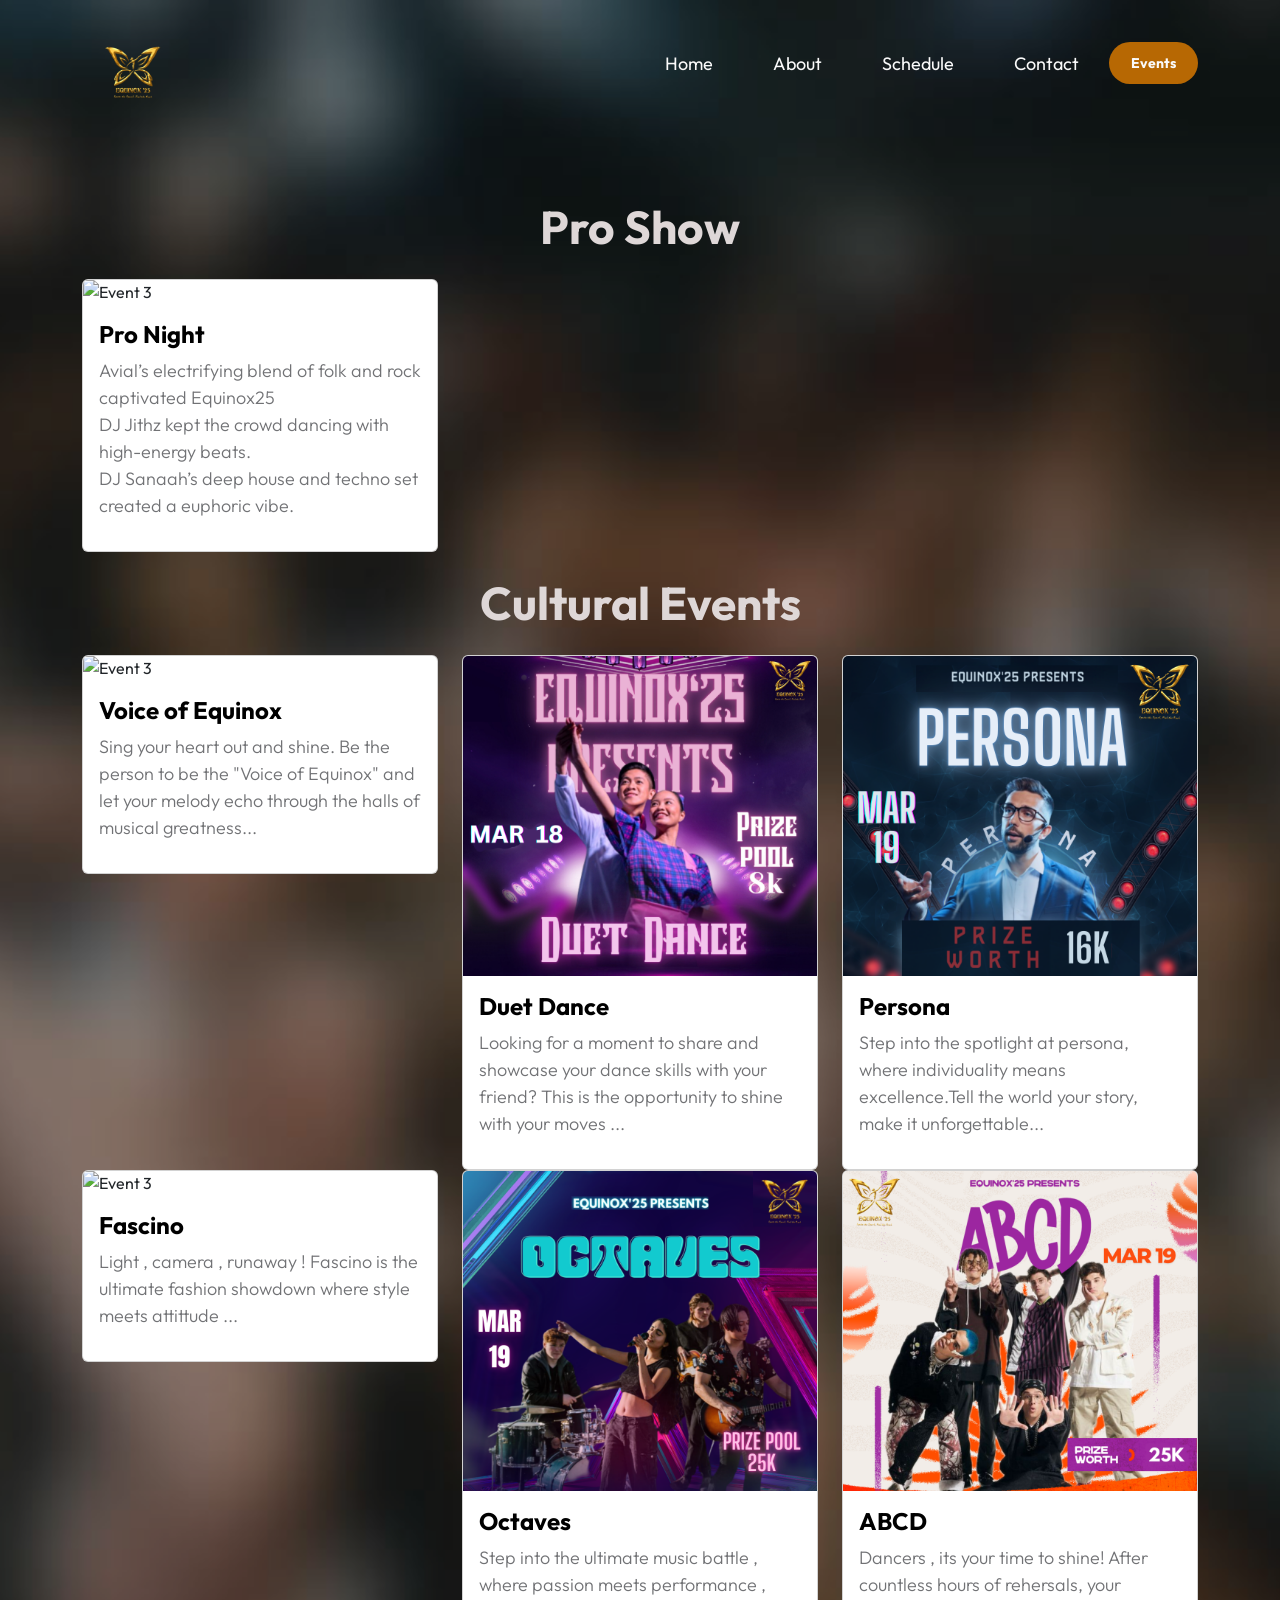
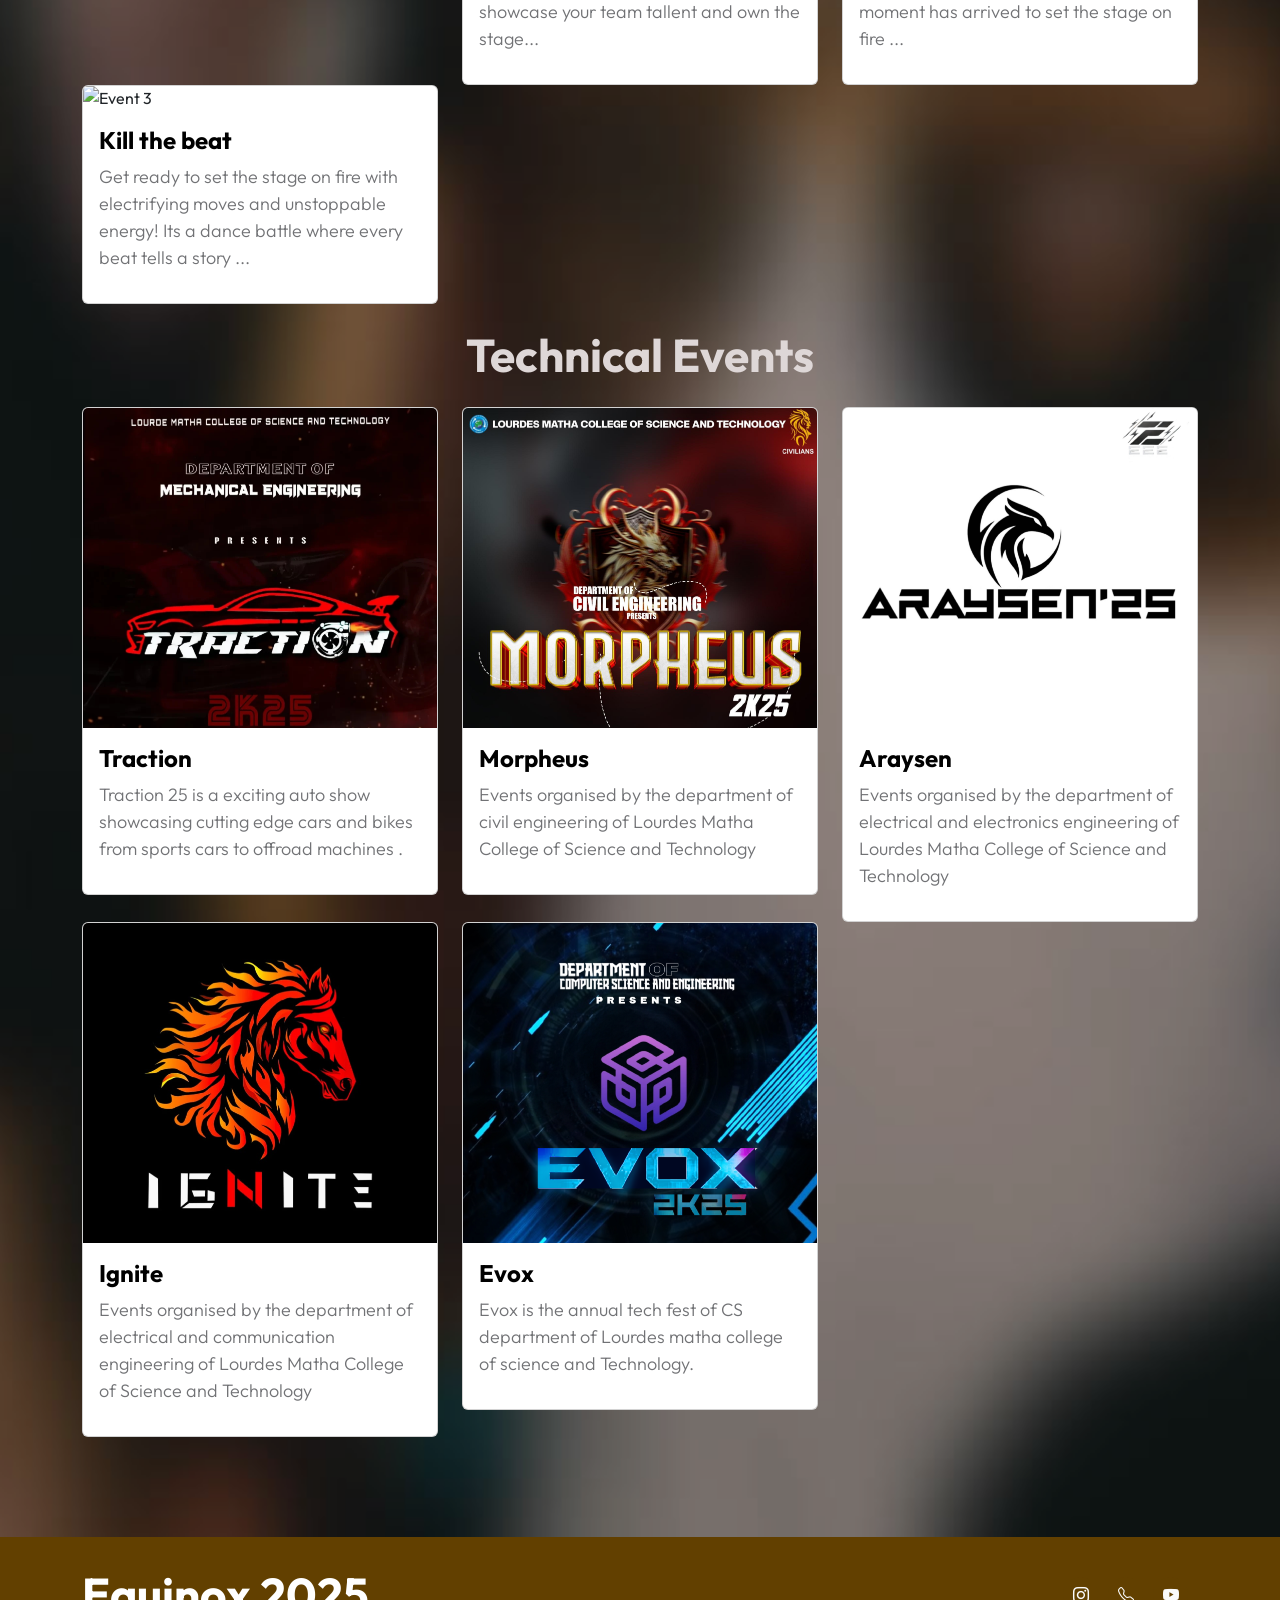
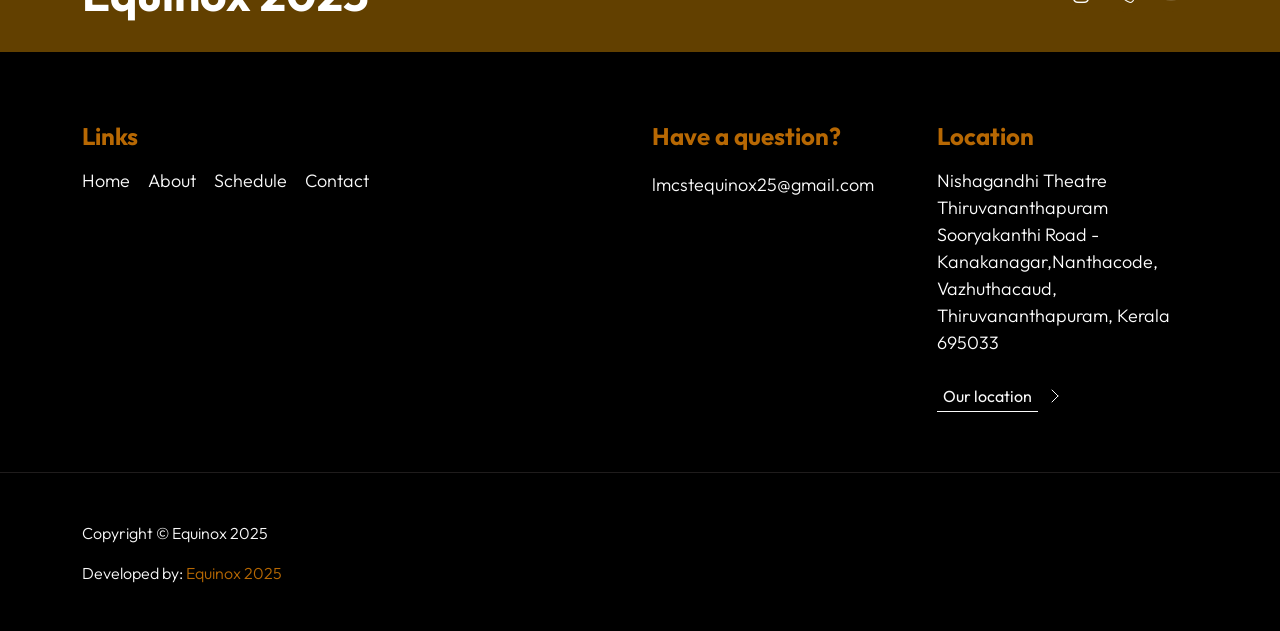
==== commit 063d6d86: "Update register.html" ====
--- a/register.html
+++ b/register.html
@@ -93,7 +93,7 @@
                         </li>
 
                         <li class="nav-item">
-                            <a class="nav-link click-scroll" href="https://drive.google.com/file/d/1riE3ZJAtEjuDcNH101cJI_GsnVbu3t4o/view?usp=sharing" target="_blank" >Schedule</a>
+                            <a class="nav-link click-scroll" href="https://drive.google.com/file/d/16vv0Ntw495Me-E29UvfaBimcBJYFXc4l/view?usp=drivesdk" target="_blank" >Schedule</a>
                         </li>
 
                         
@@ -397,7 +397,7 @@
 
 
                       <li class="site-footer-link-item">
-                          <a href="https://drive.google.com/file/d/1dABXLr9fWlJbbq3LhBniafE0rnBZkuqa/view?usp=drivesdk"
+                          <a href="https://drive.google.com/file/d/16vv0Ntw495Me-E29UvfaBimcBJYFXc4l/view?usp=drivesdk"
                               target="_blank" class="site-footer-link">Schedule</a>
                       </li>
 
